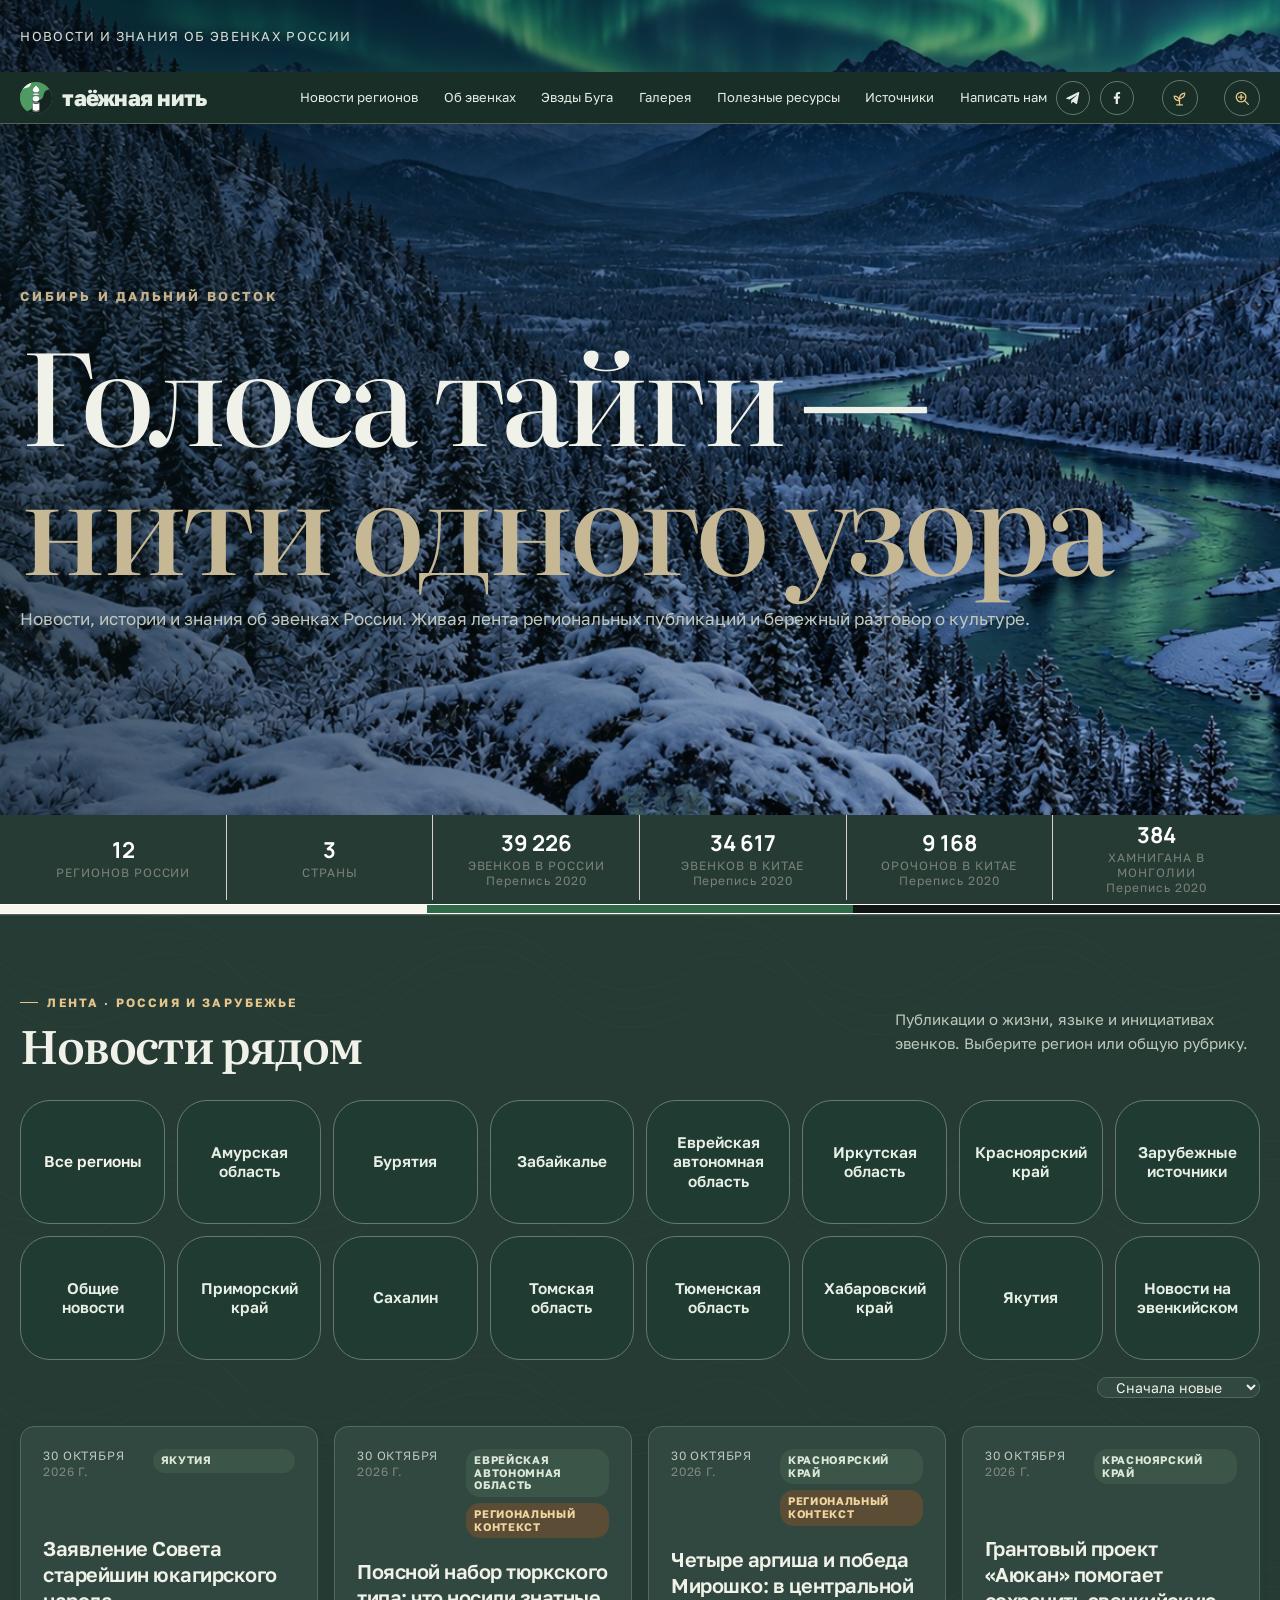
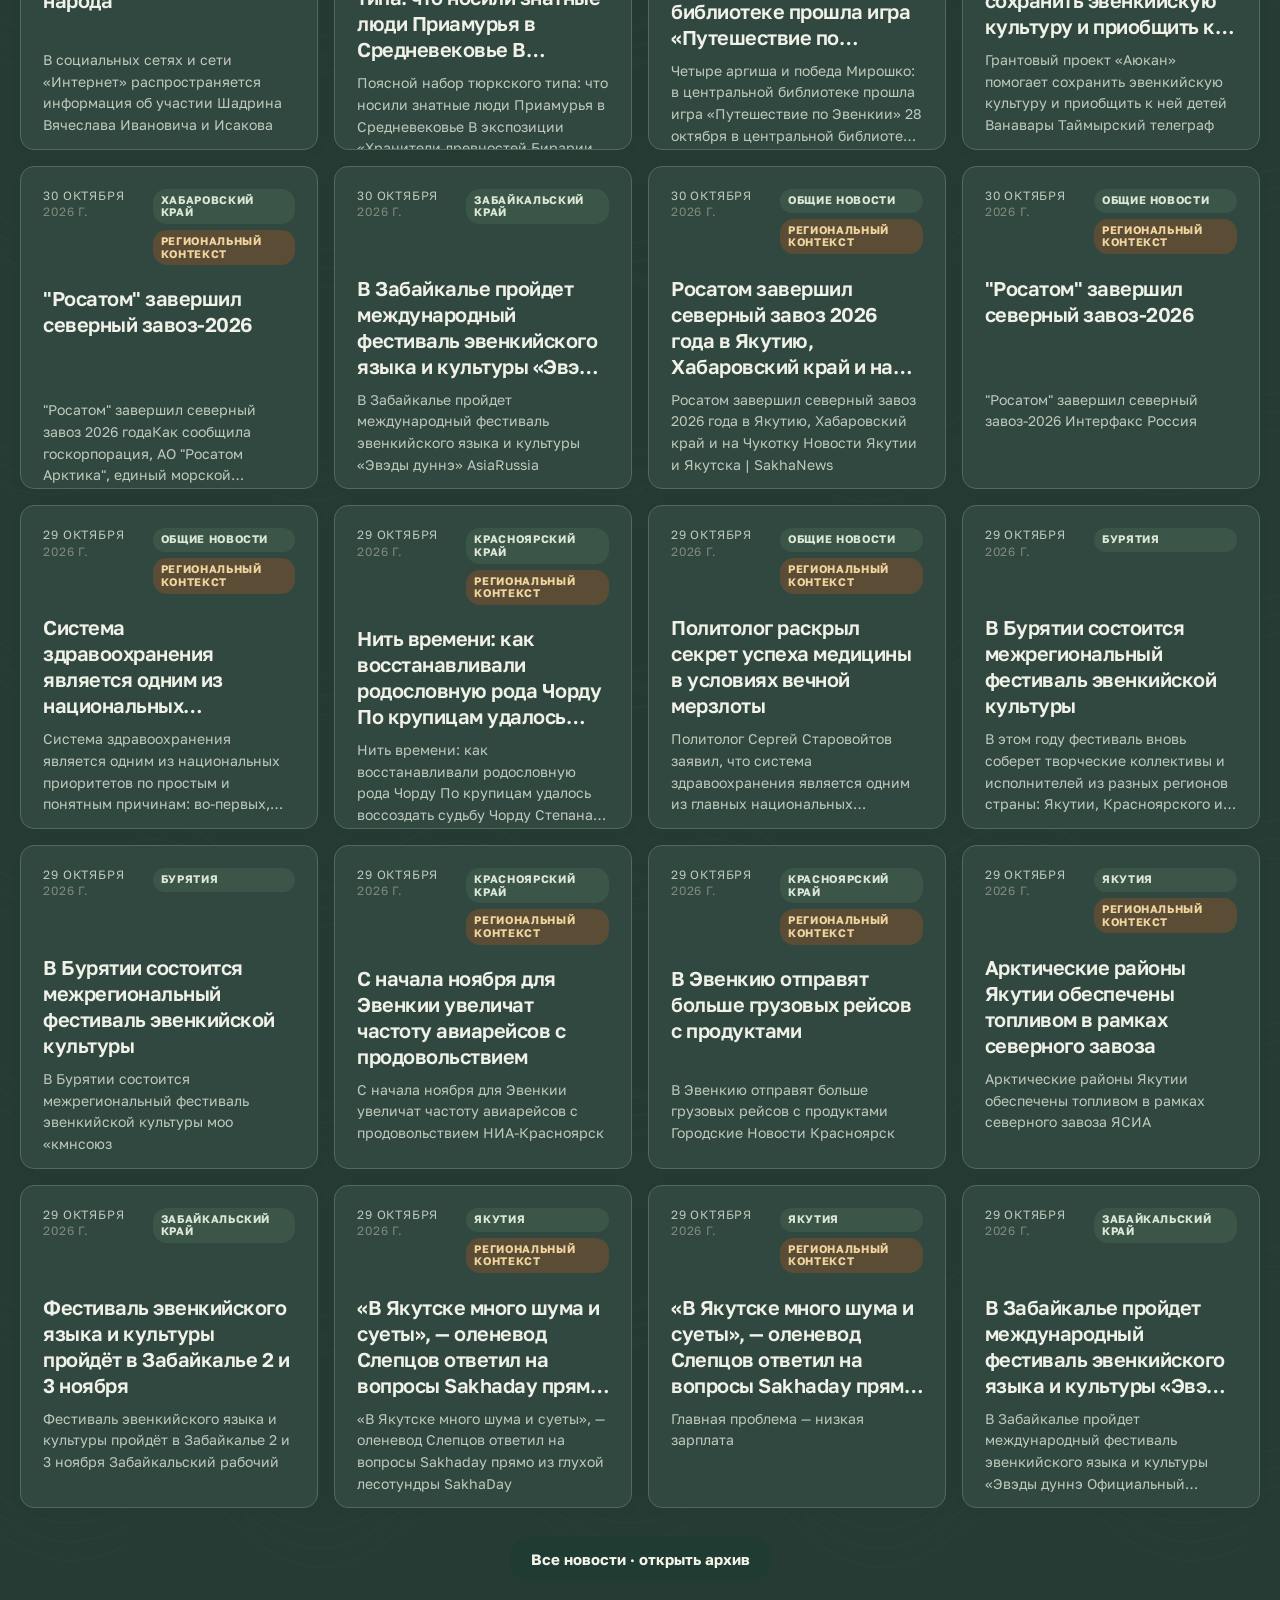
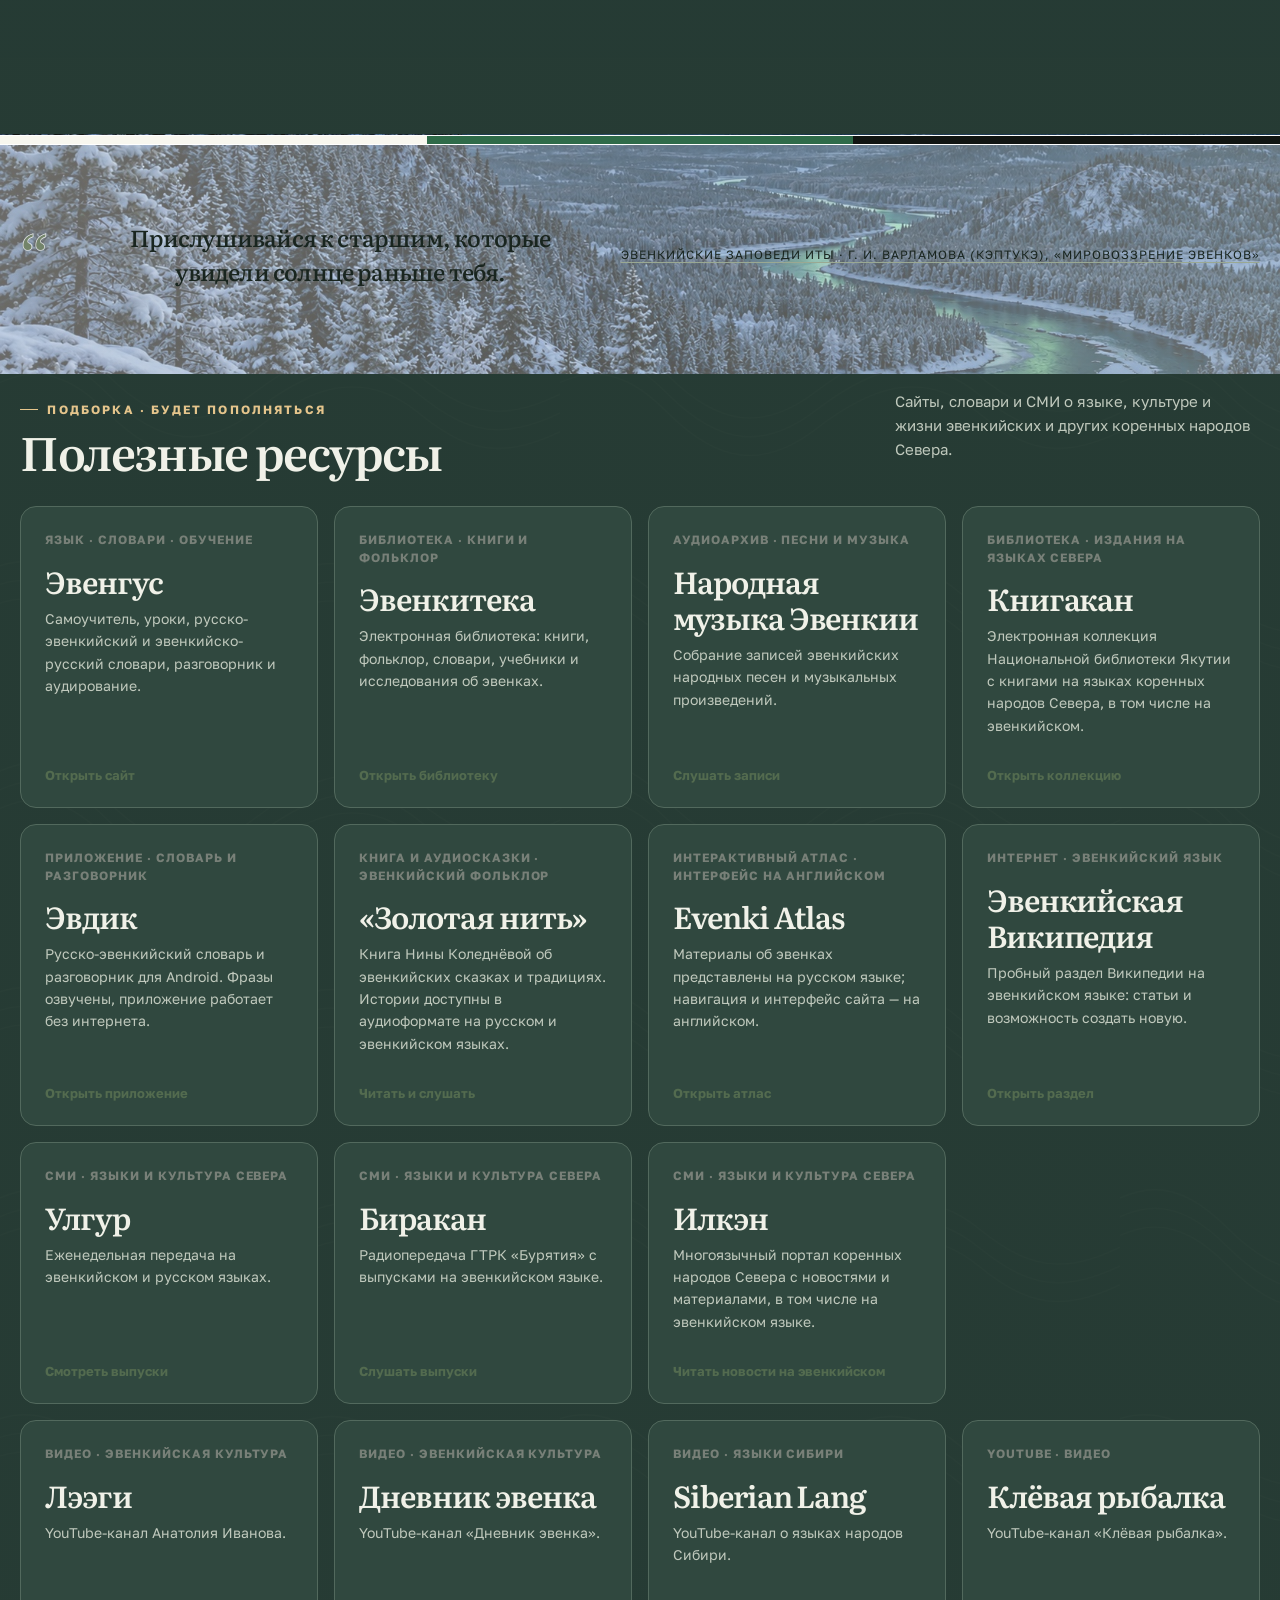
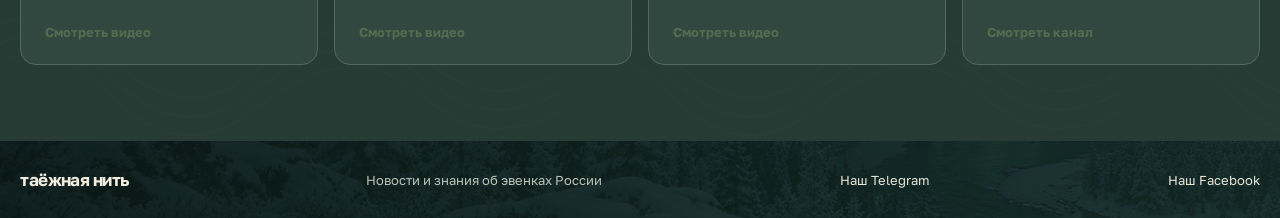
==== index.html @ d01482d5 "Refresh seasonal accessibility assets" ====
<!doctype html>
<html lang="ru">
<head>
<meta charset="utf-8"><meta name="viewport" content="width=device-width,initial-scale=1">
<meta name="theme-color" content="#152b25"><title>Таёжная нить — новости и культура эвенков</title>
<style>
@import url('https://fonts.googleapis.com/css2?family=DM+Sans:wght@400;500;600;700&family=Manrope:wght@400;500;600;700;800&display=swap');
:root{--pine:#152b25;--pine2:#203c32;--moss:#73846a;--cream:#f5f3e9;--paper:#fbfaf5;--ink:#19251f;--muted:#788078;--line:#dedfd5;--clay:#bc7654;--gold:#d8b276}*{box-sizing:border-box}html{scroll-behavior:smooth}body{margin:0;background:var(--cream);color:var(--ink);font-family:'DM Sans',sans-serif}a{color:inherit;text-decoration:none}button,input,select{font:inherit}button{cursor:pointer}.wrap{max-width:1240px;margin:auto;padding:0 32px}.topline{background:var(--pine);color:#d9e0d4;font-size:11px;letter-spacing:.12em;text-transform:uppercase}.topline .wrap{height:36px;display:flex;align-items:center;justify-content:space-between}.status{display:flex;gap:9px;align-items:center}.dot{width:7px;height:7px;background:#b5cb8c;border-radius:50%;box-shadow:0 0 0 4px #b5cb8c24}.nav{height:78px;border-bottom:1px solid var(--line);background:var(--paper)}.nav .wrap{height:100%;display:flex;align-items:center;justify-content:space-between}.brand{display:flex;align-items:center;gap:12px;font-family:Manrope,sans-serif;font-weight:800;letter-spacing:-.04em;font-size:23px}.brand-mark{width:36px;height:36px;border-radius:50%;display:grid;place-items:center;background:var(--pine);color:#e2d9bf}.brand-mark svg{width:22px}.navlinks{display:flex;gap:30px;color:#59645c;font-size:13px}.navlinks a:hover{color:var(--clay)}.nav-cta{border:1px solid #bdc3b6;border-radius:30px;padding:10px 16px;font-size:12px}.hero{background:var(--pine);color:#f4f0df;overflow:hidden;position:relative;min-height:470px}.hero .wrap{display:grid;grid-template-columns:1.15fr .85fr;min-height:470px;align-items:center;position:relative;z-index:1}.eyebrow{color:#c5b28d;font-size:11px;letter-spacing:.2em;text-transform:uppercase;font-weight:700}.hero h1{font:500 clamp(48px,7vw,84px)/.98 Manrope,sans-serif;letter-spacing:-.065em;margin:23px 0 20px;max-width:660px}.hero h1 em{color:#c6b895;font-style:normal}.hero p{color:#c1c9bb;max-width:490px;line-height:1.7;font-size:15px}.hero-actions{display:flex;gap:12px;margin-top:30px}.btn{border:0;border-radius:30px;padding:14px 20px;font-weight:600;font-size:13px;display:inline-flex;align-items:center;gap:10px}.btn-light{background:#e8dfc7;color:var(--pine)}.btn-ghost{border:1px solid #617066;color:#e6ebdf;background:transparent}.hero-art{height:390px;position:relative}.sun{width:170px;height:170px;position:absolute;top:36px;right:88px;background:linear-gradient(145deg,#d9bf86,#927d58);border-radius:50%;opacity:.8}.ridge{position:absolute;bottom:0;left:-40px;width:130%;height:230px;background:#294338;clip-path:polygon(0 66%,13% 34%,28% 60%,47% 15%,62% 54%,78% 20%,100% 62%,100% 100%,0 100%)}.ridge.back{bottom:8px;background:#20382e;clip-path:polygon(0 48%,16% 66%,35% 17%,51% 52%,72% 8%,100% 65%,100% 100%,0 100%);opacity:.75}.forest{position:absolute;bottom:0;right:0;width:115%;height:180px;display:flex;align-items:end;justify-content:space-around;opacity:.9}.tree{width:0;height:0;border-left:17px solid transparent;border-right:17px solid transparent;border-bottom:80px solid #132720;position:relative;margin:0 7px}.tree:before{content:'';position:absolute;left:-13px;top:25px;border-left:13px solid transparent;border-right:13px solid transparent;border-bottom:60px solid #132720}.tree:after{content:'';position:absolute;left:-9px;top:51px;border-left:9px solid transparent;border-right:9px solid transparent;border-bottom:44px solid #132720}.tree:nth-child(2n){transform:scale(1.25);border-bottom-color:#182d25}.tree:nth-child(2n):before,.tree:nth-child(2n):after{border-bottom-color:#182d25}.hero-caption{position:absolute;bottom:28px;right:5px;color:#a9b4a7;font-size:10px;letter-spacing:.13em;text-transform:uppercase}.stats{background:#e9e7dc;border-bottom:1px solid var(--line)}.stats .wrap{display:flex;align-items:stretch;gap:0;min-height:85px}.stat{padding:0 28px;border-right:1px solid #d3d4c8;display:flex;flex-direction:column;justify-content:center;transition:background-color .2s ease,color .2s ease,border-color .2s ease}.stat:first-child{padding-left:28px}.stat:last-child{border:0}.stat:hover{background:var(--pine);border-color:var(--pine);color:var(--cream)}.stat:hover strong{color:var(--cream)}.stat:hover span{color:#c1c9bb}.stat strong{font:700 20px Manrope,sans-serif;color:var(--pine);display:block}.stat span{font-size:10px;letter-spacing:.08em;text-transform:uppercase;color:#7c8378}.section{padding:76px 0}.section-head{display:flex;justify-content:space-between;align-items:end;margin-bottom:30px}.section-kicker{font-size:10px;letter-spacing:.18em;text-transform:uppercase;color:var(--clay);font-weight:700}.section h2{font:600 clamp(29px,4vw,44px)/1.1 Manrope,sans-serif;letter-spacing:-.05em;margin:9px 0 0}.section-intro{color:var(--muted);font-size:13px;max-width:365px;line-height:1.6}.news-area{background:var(--paper)}.filters{display:flex;gap:8px;flex-wrap:wrap;margin-bottom:17px}.chip{border:1px solid var(--line);background:transparent;border-radius:30px;padding:9px 14px;font-size:11px;color:#626b61}.chip.active,.chip:hover{background:var(--pine);border-color:var(--pine);color:#f5f3e9}.search-row{display:flex;gap:12px;margin-bottom:28px}.searchbox{position:relative;flex:1}.searchbox input{width:100%;border:1px solid var(--line);border-radius:10px;padding:14px 16px 14px 42px;background:#fffefa;outline:none;font-size:13px}.searchbox input:focus{border-color:#829178}.search-icon{position:absolute;left:15px;top:14px;color:#7e897c}.sort{border:1px solid var(--line);border-radius:10px;padding:0 14px;background:#fffefa;color:#5b645c;font-size:12px}.news-grid{display:grid;grid-template-columns:repeat(4,minmax(0,1fr));gap:16px}.news-card{background:#fffefa;border:1px solid #e5e4da;border-radius:14px;padding:22px;min-height:224px;display:flex;flex-direction:column;transition:transform .2s,box-shadow .2s}.news-card:hover{transform:translateY(-3px);box-shadow:0 10px 25px #1833290b}.news-card:focus-visible{outline:3px solid #73846a;outline-offset:3px}.card-meta{display:flex;align-items:center;justify-content:space-between;font-size:10px;color:#8a8e84;text-transform:uppercase;letter-spacing:.08em}.region-tag{color:#63765d;background:#edf0e7;padding:6px 9px;border-radius:20px}.context-tag{color:#7b5a2b;background:#f1e7d4;padding:6px 9px;border-radius:20px;font-weight:700}.news-card h3{font:600 18px/1.3 Manrope,sans-serif;letter-spacing:-.025em;margin:20px 0 10px}.news-card p{font-size:12px;color:#697168;line-height:1.55;margin:0 0 20px}.card-foot{margin-top:auto;display:flex;justify-content:space-between;align-items:center;font-size:11px;color:#858c82}.card-foot a{color:#49654e;font-weight:700}.demo-note{display:inline-flex;gap:8px;align-items:center;color:#7b806f;font-size:11px;margin-top:18px}.demo-note span{width:17px;height:17px;border:1px solid #aaa98e;border-radius:50%;display:grid;place-items:center;font-size:10px}.no-results{grid-column:1/-1;padding:48px 20px;text-align:center;color:#7d857a;border:1px dashed var(--line);border-radius:14px}.regions{padding:76px 0;background:#e9e7dc}.region-layout{display:grid;grid-template-columns:.8fr 1.2fr;gap:50px;align-items:center}.region-map{height:290px;background:#d7d9cc;border-radius:16px;position:relative;overflow:hidden;display:grid;place-items:center}.map-lines{position:absolute;inset:0;opacity:.5;background:linear-gradient(30deg,transparent 48%,#b4b9a8 49%,transparent 50%),linear-gradient(150deg,transparent 48%,#b4b9a8 49%,transparent 50%);background-size:75px 75px}.map-shape{width:75%;height:65%;background:#65795e;clip-path:polygon(7% 23%,24% 14%,32% 23%,43% 6%,55% 18%,69% 11%,78% 24%,96% 31%,82% 43%,88% 56%,72% 59%,67% 77%,55% 72%,47% 91%,35% 79%,21% 83%,19% 67%,7% 60%,14% 43%,2% 37%);position:relative;filter:drop-shadow(0 7px 8px #152b2522)}.pin{position:absolute;width:9px;height:9px;background:#e6c785;border:2px solid var(--pine);border-radius:50%;box-shadow:0 0 0 5px #e6c78533}.pin:nth-child(1){top:32%;left:29%}.pin:nth-child(2){top:46%;left:43%}.pin:nth-child(3){top:36%;left:57%}.pin:nth-child(4){top:55%;left:67%}.pin:nth-child(5){top:63%;left:53%}.map-label{position:absolute;bottom:16px;left:18px;font-size:9px;letter-spacing:.14em;color:#778070;text-transform:uppercase}.region-list{display:grid;grid-template-columns:1fr 1fr;gap:9px}.region-item{padding:13px 14px;border:1px solid #d6d7cb;border-radius:9px;font-size:12px;color:#425044;display:flex;align-items:center;gap:10px;background:#efeee6}.region-item b{font-size:9px;color:#9a7658;letter-spacing:.08em}.region-note{font-size:11px;line-height:1.6;color:#7d8379;margin-top:16px}.about{background:var(--paper)}.about-grid{display:grid;grid-template-columns:repeat(4,minmax(0,1fr));gap:16px}.about-card{padding:25px;background:#f3f2e9;border-radius:14px;min-height:245px}.about-icon{width:38px;height:38px;background:#e4e5d7;border-radius:50%;display:grid;place-items:center;font-size:17px}.about-card h3{font:600 19px Manrope,sans-serif;letter-spacing:-.03em;margin:19px 0 10px}.about-card p{font-size:12px;line-height:1.7;color:#70786e;margin:0}.about-card a{display:inline-block;margin-top:18px;color:#536b4f;font-size:11px;font-weight:700}.quote-band{background:#d9dfd1;padding:50px 0}.quote-band .wrap{display:grid;grid-template-columns:40px 1fr auto;gap:22px;align-items:center}.quote-mark{font:60px Georgia;color:#839176;line-height:.8}.quote-band blockquote{margin:0;font:500 21px/1.45 Manrope,sans-serif;letter-spacing:-.025em;max-width:760px}.quote-band cite{font-style:normal;font-size:10px;color:#707a6d;letter-spacing:.1em;text-transform:uppercase}.sources{padding:52px 0}.sources h2{font:600 20px Manrope}.source-links{display:flex;gap:10px;flex-wrap:wrap;margin-top:18px}.source-links a{font-size:11px;color:#586951;border-bottom:1px solid #aeb7a5;padding-bottom:3px}.footer{background:var(--pine);color:#e8e6d8;padding:28px 0}.footer .wrap{display:flex;justify-content:space-between;align-items:center;font-size:11px;color:#bac4b7}.footer strong{font:700 15px Manrope;color:#f2eedf}.menu{display:none}
@media(max-width:800px){.about-grid{grid-template-columns:repeat(2,minmax(0,1fr))}.wrap{padding:0 20px}.navlinks{display:none}.nav-cta{display:none}.menu{display:block;border:0;background:none;font-size:22px;color:var(--pine)}.hero .wrap{grid-template-columns:1fr;min-height:570px;align-items:start;padding-top:64px}.hero-art{position:absolute;right:-70px;bottom:0;width:64%;height:280px;opacity:.8}.hero h1{font-size:61px}.hero p{max-width:420px}.hero-caption{display:none}.stats .wrap{overflow:auto}.stat{min-width:max-content;padding:0 18px}.section{padding:58px 0}.news-grid{grid-template-columns:repeat(2,1fr)}.region-layout{grid-template-columns:1fr;gap:26px}.region-map{height:230px}.quote-band .wrap{grid-template-columns:25px 1fr}.quote-band cite{grid-column:2}.about-grid{grid-template-columns:1fr 1fr}}
@media(max-width:520px){.topline .wrap{font-size:9px}.topline .wrap span:last-child{display:none}.hero .wrap{min-height:560px;padding-top:52px}.hero h1{font-size:54px}.hero p{font-size:13px;max-width:320px}.hero-art{width:90%;right:-95px;height:235px}.btn{padding:12px 15px;font-size:11px}.stats .wrap{min-height:75px}.stat strong{font-size:17px}.stat span{font-size:8px}.section-head{display:block}.section-intro{margin-top:12px}.search-row{flex-direction:column}.sort{height:42px}.news-grid{grid-template-columns:1fr}.news-card{min-height:195px}.region-list{grid-template-columns:1fr}.region-map{height:200px}.about-grid{grid-template-columns:repeat(2,minmax(0,1fr))}.about-card{min-height:unset}.quote-band blockquote{font-size:17px}.footer .wrap{align-items:flex-start;gap:12px;flex-direction:column}}
.search-row{justify-content:flex-end}</style><style>.nav{position:sticky;top:0;z-index:20;box-shadow:0 4px 18px #152b2508}.hero:before{content:"";position:absolute;inset:0;background:linear-gradient(90deg,rgba(8,25,19,.72),rgba(13,35,27,.46) 52%,rgba(15,39,30,.22)),url("media/taiga-mountain-hero.jpg?v=20261001-1") center 46%/cover no-repeat;opacity:.96;z-index:0}.source-form{display:grid;grid-template-columns:1fr 1.5fr auto;gap:10px;margin:20px 0 14px}.source-form input{border:1px solid var(--line);border-radius:9px;padding:13px 14px;background:#fffefa;font-size:12px;min-width:0}.source-list{display:grid;gap:8px}.source-row{display:flex;align-items:center;justify-content:space-between;padding:12px 14px;border:1px solid var(--line);border-radius:9px;background:#fffefa;font-size:12px}.source-row small{display:block;color:#8a9187;margin-top:4px}.remove-source{border:1px solid #dfcfc3;color:#98674c;background:transparent;border-radius:20px;padding:7px 10px;font-size:11px}@media(max-width:800px){.source-form{grid-template-columns:1fr 1fr}.source-form button{grid-column:1/-1;justify-content:center}}</style><style>@media(max-width:800px){.nav .wrap{gap:8px}.navlinks{display:flex;gap:10px;font-size:10px;white-space:nowrap}.nav-cta{display:inline-block;padding:8px;font-size:10px;white-space:nowrap}.menu{display:none}}@media(max-width:520px){.brand{font-size:15px;gap:7px}.brand-mark{width:30px;height:30px}.navlinks{font-size:9px;gap:6px}.nav-cta{font-size:9px;padding:7px}}.regions[id="regions"],.gallery[id="gallery"]{scroll-margin-top:125px}.auth-overlay{position:fixed;inset:0;z-index:60;background:#101b17b8;display:grid;place-items:center;padding:20px}.auth-overlay[hidden]{display:none}.auth-box{position:relative;background:#fbfaf5;border-radius:16px;padding:30px;max-width:400px;width:100%;display:grid;gap:14px}.auth-box h2{margin:0;font:600 28px Manrope,sans-serif}.auth-box p{font-size:13px;color:#697168}.auth-box input{padding:13px;border:1px solid var(--line);border-radius:8px}.auth-close{position:absolute;right:14px;top:10px;border:0;background:none;font-size:25px;color:#697168}#authError{font-size:12px;color:#9a543d}.quote-edit{display:grid;gap:8px;border:1px solid var(--line);padding:13px;border-radius:10px;background:#fffefa;margin-top:9px}.quote-edit textarea,.quote-edit input{padding:10px;border:1px solid var(--line);border-radius:7px;font:inherit;font-size:12px}.regions[id="regions"]{scroll-margin-top:90px}</style><style>.wrap{width:100%;max-width:none;padding-left:clamp(14px,1.6vw,28px);padding-right:clamp(14px,1.6vw,28px)}.filters{display:grid;grid-template-columns:repeat(6,minmax(0,1fr));gap:10px}.filters .chip{min-width:0;min-height:52px;border-radius:12px;padding:9px 12px;text-align:center;line-height:1.25;white-space:normal;overflow-wrap:anywhere;display:flex;justify-content:center;align-items:center;transition:background .18s,color .18s,border-color .18s}.filters .chip:hover,.filters .chip:focus-visible{background:#203c32;border-color:#203c32;color:#f5f3e9}.filters .chip.active{background:#152b25;border-color:#152b25;color:#f5f3e9}.filters .chip.active:hover{background:#203c32;border-color:#203c32}@media(max-width:1000px){.filters{grid-template-columns:repeat(3,minmax(0,1fr))}}@media(max-width:600px){.wrap{padding-left:14px;padding-right:14px}.filters{grid-template-columns:repeat(2,minmax(0,1fr));gap:8px}.filters .chip{min-height:48px;padding:8px 9px;font-size:11px}.navlinks{gap:5px}.navlinks a{font-size:9px}.navlinks a:first-child{font-size:0}.navlinks a:first-child:after{content:"Новости";font-size:9px}}@media(max-width:360px){.brand{font-size:13px}.brand-mark{width:27px;height:27px}.navlinks{gap:4px}}.topline{position:sticky;top:0;z-index:22}.nav{position:sticky;top:36px;z-index:21}.brand{font-size:23px}.gallery{background:#e9e7dc}.gallery-empty{margin-top:26px;min-height:190px;padding:30px;border-radius:14px;border:1px dashed #bfc5b8;background:#f3f2e9;display:flex;flex-direction:column;align-items:center;justify-content:center;text-align:center;color:#687365}.gallery-symbol{font-size:26px;color:#829177}.gallery-empty p{max-width:540px;line-height:1.65}.gallery-empty small{font-size:11px;color:#8a9086}</style><style>(max-width:600px){.brand{font-size:15px}.brand-mark{width:30px;height:30px}}@media(max-width:360px){.brand{font-size:13px}.brand-mark{width:27px;height:27px}}</style><style>.hero .wrap{grid-template-columns:minmax(0,1fr)}.hero h1{max-width:none;width:100%;font-size:min(clamp(72px,10.5vw,126px),calc((100vw - 32px)/10));letter-spacing:-.065em}.hero p{max-width:none;width:100%;white-space:nowrap}.filters .chip:hover,.filters .chip:focus-visible,.filters .chip.active:hover{color:#e1c98e}@media(max-width:800px){.hero h1{font-size:clamp(44px,8vw,64px)}.hero p{white-space:normal}}@media(max-width:600px){.hero h1{font-size:clamp(29px,8vw,42px);letter-spacing:-.055em}.hero p{font-size:13px;max-width:100%}}</style><style>button,.btn,.chip,.nav-cta,.region-item,.remove-source{transition:background-color .18s ease,color .18s ease,border-color .18s ease,transform .18s ease}button:hover,.btn:hover,.chip:hover,.nav-cta:hover,.region-item:hover,.remove-source:hover{background-color:#203c32;border-color:#203c32;color:#f5f3e9}button:focus-visible,.btn:focus-visible,.chip:focus-visible,.nav-cta:focus-visible,.region-item:focus-visible,.remove-source:focus-visible{outline:2px solid #d8b276;outline-offset:3px}.btn-light:hover{background-color:#c5d0b2;color:#152b25}.btn-ghost:hover{background-color:#29483b;border-color:#a1b29d;color:#fff}.chip.active:hover{background-color:#203c32;color:#e1c98e}.news-card .card-foot a,.about-card a,.source-links a{transition:color .18s ease}.news-card .card-foot a:hover,.about-card a:hover,.source-links a:hover{color:#bc7654}</style><style>.stats .wrap{display:grid;grid-template-columns:repeat(6,minmax(0,1fr));align-items:stretch;gap:0}.stats .stat{min-width:0}.stats .stat:nth-child(5){border-right:1px solid #d3d4c8}.stat-context{grid-column:1/-1;margin:12px 0 0;color:#788078;font-size:10px;line-height:1.5}.region-list{grid-template-columns:repeat(3,minmax(0,1fr))}@media(max-width:900px){.stats .wrap{grid-template-columns:repeat(2,minmax(0,1fr))}.stats .stat{padding:12px 14px;border-bottom:1px solid #d3d4c8}.stats .stat:last-of-type{border-right:0}.region-list{grid-template-columns:repeat(2,minmax(0,1fr))}}@media(max-width:520px){.stats .wrap{grid-template-columns:repeat(2,minmax(0,1fr));overflow:visible}.stat strong{font-size:15px}.stat span{font-size:8px}}</style><style>.stats .stat:nth-child(5){border-right:1px solid #d3d4c8}.stat-context a{color:#536b4f;text-decoration:underline;text-underline-offset:2px}</style><style>.stats .stat{display:flex;flex-direction:column;justify-content:center;min-height:85px}</style><style>.source-form{grid-template-columns:1fr 1.4fr 1.8fr auto}</style><style>.filters .chip{aspect-ratio:1/1;min-height:0;position:relative;isolation:isolate;overflow:hidden;display:flex;align-items:flex-end;justify-content:flex-start;padding:clamp(12px,1.2vw,20px);border-radius:16px;font-size:clamp(12px,1.05vw,17px);font-weight:600;text-align:left}.filters .chip::before{content:attr(data-symbol);position:absolute;z-index:-1;right:.02em;bottom:-.19em;font:400 clamp(78px,8vw,150px)/1 Georgia,serif;color:#73846a;opacity:.18;pointer-events:none;filter:grayscale(1);transition:opacity .2s,color .2s}.filters .chip>span{position:relative;z-index:1;max-width:100%;line-height:1.3}.filters .chip:hover::before,.filters .chip:focus-visible::before{opacity:.32;color:#d8b276}.filters .chip.active::before{color:#e8eddf;opacity:.2}.filters .chip.active:hover::before{opacity:.3}(max-width:1000px){.filters .chip{aspect-ratio:1/1}}(max-width:600px){.filters .chip{padding:11px;border-radius:13px;font-size:12px}}(max-width:360px){.filters .chip{padding:9px;font-size:10px}}</style><style>.news-area{background:#e8e9df}.news-card{background:#fbfaf5;border-color:#d4d9cb;box-shadow:0 5px 18px #152b250a}.news-card:hover{background:#f1f3e9;border-color:#b9c5af}.archive-link-row{display:flex;justify-content:center;margin-top:28px}.archive-link{display:inline-flex;align-items:center;gap:12px;padding:14px 22px;border-radius:30px;background:#152b25;color:#f5f3e9;font-weight:700;font-size:13px;transition:background .2s,color .2s}.archive-link:hover{background:#345543;color:#e8d8a8}(max-width:520px){.archive-link-row{margin-top:22px}}</style><style>.topline{background-color:#0b211b;background-image:linear-gradient(110deg,rgba(5,22,17,.97) 0%,rgba(8,27,21,.91) 38%,rgba(13,34,27,.78) 72%,rgba(15,38,30,.72) 100%),url("https://images.unsplash.com/photo-1705574429259-dc47c7504314?auto=format&fit=crop&w=2200&q=85");background-position:center 36%;background-size:cover}</style><style>.topline{position:sticky;top:0;z-index:40}.nav{position:sticky;top:36px;z-index:39}</style><style>.filters .chip{aspect-ratio:3/1;min-height:0;padding:clamp(9px,.9vw,15px)}.filters .chip::before{font-size:clamp(36px,5vw,92px)}</style><style>.quote-band{background-color:#e8e9df;background-image:linear-gradient(105deg,rgba(245,243,233,.9),rgba(238,241,230,.82) 52%,rgba(232,237,224,.88)),url("https://images.unsplash.com/photo-1705574429259-dc47c7504314?auto=format&fit=crop&w=2200&q=85");background-position:center 52%;background-size:cover;color:#203c32}.quote-band cite{color:#596b59}.quote-band .quote-mark{color:#73846a}</style><style>.footer{background-color:#0b211b;background-image:linear-gradient(110deg,rgba(5,22,17,.89),rgba(8,27,21,.76) 48%,rgba(15,38,30,.61)),url("https://images.unsplash.com/photo-1705574429259-dc47c7504314?auto=format&fit=crop&w=2200&q=85");background-position:center 46%;background-size:cover;color:#e8e6d8}.footer a{color:#e8e6d8}.footer a:hover{color:#d8c28e}</style><style>.about-card{position:relative}.about-card .card-more{display:inline-block;margin-top:14px;color:#49654e;font-size:12px;font-weight:700}.about-card:hover .card-more{color:#203c32}</style><style>.about-card{border:1px solid transparent;transition:background-color .18s ease,color .18s ease,border-color .18s ease,transform .18s ease,box-shadow .18s ease}.about-card:hover,.about-card:focus-visible{background:#203c32;border-color:#203c32;color:#f5f3e9;box-shadow:0 10px 25px #152b2518}.about-card:hover h3,.about-card:hover p,.about-card:focus-visible h3,.about-card:focus-visible p{color:#edf0e6}.about-card:hover .about-icon,.about-card:focus-visible .about-icon{color:#d8c28e}.about-card:hover .card-more,.about-card:focus-visible .card-more{color:#e1c98e}.about-card:focus-visible{outline:2px solid #d8b276;outline-offset:3px}</style><style>.brand-mark{overflow:hidden}.brand-mark img{display:block;width:100%;height:100%;object-fit:cover}</style><style>.about-icon svg{width:31px;height:31px;display:block}.about-icon-history{position:relative;overflow:visible;background:transparent}.about-icon-history svg{position:absolute;inset:4px 1px auto;width:36px;height:30px;filter:drop-shadow(0 1px 1px #fff8)}.about-icon-culture{background:#f5f3e9}.about-icon-language{background:#ece3cb}.about-card:hover .about-icon-history,.about-card:focus-visible .about-icon-history,.about-card:hover .about-icon-language,.about-card:focus-visible .about-icon-language{box-shadow:inset 0 0 0 1.5px #fffdf4}.about-card:hover .about-icon-history svg,.about-card:focus-visible .about-icon-history svg{filter:drop-shadow(0 0 1px #fffdf4)}</style><style>.about-icon-gallery{overflow:hidden;background:transparent}.about-icon-gallery img{display:block;width:38px;height:38px;object-fit:contain}</style><style>.about-icon-language{overflow:hidden}.about-icon-language img{display:block;width:38px;height:38px;object-fit:contain}</style><style>.about-icon-history,.about-card:hover .about-icon-history,.about-card:focus-visible .about-icon-history{background:#f3f2e9}</style><style>@media(max-width:520px){
.topline .wrap{font-size:11px}
.nav{height:auto;min-height:0}
.nav .wrap{height:auto;min-height:0;display:grid;grid-template-columns:1fr;justify-items:start;gap:10px;padding-top:12px;padding-bottom:12px}
.brand{font-size:17px;white-space:nowrap}
.brand-mark{width:32px;height:32px;flex:0 0 32px}
.navlinks{display:flex;flex-wrap:wrap;gap:8px 10px;font-size:11px;white-space:normal}
.navlinks a:first-child{font-size:0}
.navlinks a:first-child:after{font-size:11px}
.hero .wrap{min-height:560px;padding-top:150px;padding-bottom:36px}
.hero h1{font-size:clamp(31px,calc(8vw + 2px),44px)}
.hero p{font-size:15px;max-width:100%}
.eyebrow{font-size:13px}
.btn{font-size:13px}
.stat strong{font-size:19px}
.stat span{font-size:10px}
.section-kicker{font-size:12px}
.section h2{font-size:clamp(31px,calc(4vw + 2px),46px)}
.section-intro{font-size:15px}
.filters .chip{font-size:14px}
.sort{font-size:14px}
.news-card h3{font-size:20px}
.news-card p{font-size:14px}
.card-meta{font-size:12px}
.card-foot{font-size:13px}
.archive-link{font-size:15px}
.about-card h3{font-size:21px}
.about-card p{font-size:14px}
.about-card .card-more{font-size:14px}
.quote-band blockquote{font-size:19px}
.quote-band cite{font-size:12px}
.footer .wrap{font-size:13px}
.footer strong{font-size:17px}
}</style><link rel="stylesheet" href="visual-system.css?v=20261023-flag-divider-2x"><style>.filters{grid-template-columns:repeat(7,minmax(0,1fr))}.filters .chip{min-height:60px;white-space:normal}.filters .chip>span{max-width:14ch;text-wrap:balance;white-space:normal;overflow-wrap:anywhere}@media(max-width:1000px){.filters{grid-template-columns:repeat(3,minmax(0,1fr))}}@media(max-width:600px){.filters{grid-template-columns:repeat(2,minmax(0,1fr))}}</style><style id="river-hero-background">.hero:before{background-image:linear-gradient(90deg,rgba(3,18,13,.88) 0%,rgba(5,22,16,.76) 32%,rgba(8,25,20,.35) 60%,rgba(8,25,20,.08) 100%),url("media/taiga-river-hero-v1.png");background-position:center 48%;background-size:cover;filter:none;transform:none;opacity:1}@media(max-width:1400px){.hero:before{background-position:25% center;background-image:linear-gradient(90deg,rgba(3,18,13,.82),rgba(5,22,16,.55)),url("media/taiga-mountain-hero.jpg?v=20261001-1")}}</style><style id="region-filter-layout-v4">
.filters#filters{display:grid;grid-template-columns:repeat(8,minmax(0,1fr));gap:12px;width:100%;}
.filters#filters .chip{box-sizing:border-box;display:flex;width:100%;min-width:0;height:auto;min-height:112px;aspect-ratio:auto;overflow:visible;margin:0;padding:12px clamp(12px,1.1vw,22px);align-items:center;justify-content:center;text-align:center;white-space:normal;}
.filters#filters .chip>span{display:block;width:100%;max-width:15ch;margin:auto;text-wrap:balance;white-space:normal;overflow-wrap:break-word;hyphens:none;line-height:1.25;}
@media(max-width:1200px){.filters#filters{grid-template-columns:repeat(4,minmax(0,1fr));gap:10px}.filters#filters .chip{min-height:100px}}
@media(max-width:760px){.filters#filters{grid-template-columns:repeat(3,minmax(0,1fr));gap:9px}}
@media(max-width:520px){.filters#filters{grid-template-columns:repeat(2,minmax(0,1fr));gap:8px}.filters#filters .chip{min-height:88px;padding:9px 12px;font-size:11px}}
</style><style id="evenki-filter-positioning">
.filters#filters .chip[data-region="Зарубежные источники"]{grid-column:8;grid-row:1}
.filters#filters .chip[data-region="Общие новости"]{grid-column:1;grid-row:2}
.filters#filters .chip[data-region="Новости на эвенкийском"]{grid-column:8;grid-row:2;background:#152b25;border-color:#152b25;color:#f5f3e9}
.filters#filters .chip[data-region="Новости на эвенкийском"]>span{color:inherit}
.filters#filters .chip[data-region="Новости на эвенкийском"]:hover>span,.filters#filters .chip[data-region="Новости на эвенкийском"]:focus-visible>span{color:#e5c58c}
@media(max-width:1200px){.filters#filters .chip[data-region="Зарубежные источники"]{grid-column:4;grid-row:1}.filters#filters .chip[data-region="Общие новости"]{grid-column:1;grid-row:2}.filters#filters .chip[data-region="Новости на эвенкийском"]{grid-column:4;grid-row:4}}
@media(max-width:760px){.filters#filters .chip[data-region="Зарубежные источники"]{grid-column:3;grid-row:1}.filters#filters .chip[data-region="Общие новости"]{grid-column:1;grid-row:2}.filters#filters .chip[data-region="Новости на эвенкийском"]{grid-column:3;grid-row:6}}
@media(max-width:520px){.filters#filters .chip[data-region="Зарубежные источники"]{grid-column:2;grid-row:1}.filters#filters .chip[data-region="Общие новости"]{grid-column:1;grid-row:2}.filters#filters .chip[data-region="Новости на эвенкийском"]{grid-column:2;grid-row:8}}
</style><link rel="stylesheet" href="site-header.css?v=20261020-static"><style>.news-card-image{display:block;width:calc(100% + 44px);height:190px;max-width:none;margin:-22px -22px 18px;object-fit:cover;object-position:center;border-radius:15px 15px 0 0}@media(max-width:520px){.news-card-image{height:170px}}</style><style id="news-card-equal-height">
.news-grid{grid-auto-rows:auto;align-items:start}
.news-card{height:auto;min-height:0;aspect-ratio:.92/1;min-width:0;overflow:hidden}.news-card .card-meta{display:grid!important;grid-template-columns:minmax(0,.82fr) minmax(0,1.18fr)!important;grid-template-areas:"date region" "date context"!important;align-items:start!important;justify-items:stretch!important;column-gap:10px!important;row-gap:6px!important;width:100%!important;height:auto;min-height:0;flex:0 0 auto;overflow:visible}.news-card .story-date{grid-area:date!important;min-width:0}.news-card .region-tag{grid-area:region!important}.news-card .context-tag{grid-area:context!important}.news-card .story-date{grid-area:date}.news-card .region-tag{grid-area:region}.news-card .context-tag{grid-area:context}.news-card .region-tag,.news-card .context-tag{display:block;width:100%;max-width:100%;min-width:0;min-height:24px;padding:5px 8px;border:0;border-radius:14px;background:#edf0e7;color:#63765d;font-size:9px;font-weight:700;line-height:1.15;letter-spacing:.06em;text-transform:uppercase;white-space:normal;overflow-wrap:anywhere;overflow:hidden}.news-card .context-tag{background:#f1e7d4;color:#7b5a2b}.news-card .region-tag{display:-webkit-box;-webkit-box-orient:vertical;-webkit-line-clamp:3}
.news-card h2,.news-card h3{height:5.2em;min-height:5.2em;max-height:5.2em;display:-webkit-box;-webkit-box-orient:vertical;-webkit-line-clamp:4;overflow:hidden}
.news-card p{height:6.2em;min-height:6.2em;max-height:6.2em;display:-webkit-box;-webkit-box-orient:vertical;-webkit-line-clamp:4;overflow:hidden}
.news-card .card-foot{height:36px;min-height:36px;flex:0 0 36px;overflow:hidden}
.news-card .card-foot>*{min-width:0;white-space:nowrap;overflow:hidden;text-overflow:ellipsis}
</style><style id="news-meta-stacked-tags">
.news-card .card-meta{display:grid;grid-template-columns:minmax(0,1fr) minmax(108px,48%);grid-auto-rows:min-content;align-items:start;gap:6px 8px;height:auto;min-height:66px;flex:0 0 auto;overflow:visible}
.news-card .card-meta .story-date{grid-column:1;grid-row:1;align-self:start}
.news-card .region-tag{grid-column:2;grid-row:1;width:100%;max-width:100%;justify-self:stretch;display:-webkit-box;-webkit-box-orient:vertical;-webkit-line-clamp:3;overflow:hidden;white-space:normal;line-height:1.15}
.news-card .context-tag{grid-column:2;width:100%;max-width:100%;justify-self:stretch;display:-webkit-box;-webkit-box-orient:vertical;-webkit-line-clamp:2;overflow:hidden;white-space:normal;line-height:1.15}
@media(max-width:520px){.news-card .card-meta{grid-template-columns:minmax(0,1fr) minmax(96px,48%);min-height:62px}}
</style>
<style id="stats-responsive-spacing">
@media(max-width:1000px){.stats .wrap{display:grid;grid-template-columns:repeat(3,minmax(0,1fr));min-height:0}.stats .stat{min-width:0;min-height:128px;padding:18px 22px;border-bottom:1px solid #d3d4c8}.stats .stat:nth-child(3n){border-right:0}.stats .stat:nth-last-child(-n+3){border-bottom:0}.stats .stat span{line-height:1.45}}
@media(max-width:600px){.stats .wrap{grid-template-columns:repeat(2,minmax(0,1fr))}.stats .stat{min-height:132px;padding:18px 16px}.stats .stat:nth-child(3n){border-right:1px solid #d3d4c8}.stats .stat:nth-child(2n){border-right:0}.stats .stat:nth-last-child(-n+3){border-bottom:1px solid #d3d4c8}.stats .stat:nth-last-child(-n+2){border-bottom:0}.stats .stat strong{font-size:18px}.stats .stat span{font-size:10px;letter-spacing:.07em;line-height:1.5}}
</style>
<style>.nav-social{display:inline-flex;align-items:center;gap:10px;margin-left:-16px}.nav-social a{box-sizing:border-box;width:34px;height:34px;flex:0 0 34px;display:inline-flex;align-items:center;justify-content:center;border:1px solid #c9cec2;border-radius:50%;color:#59645c;transition:color .18s ease,border-color .18s ease,transform .18s ease}.nav-social a:hover{color:#bc7654;border-color:#bc7654;transform:translateY(-1px)}.nav-social svg{width:16px;height:16px;fill:currentColor}.navlinks{align-items:center}@media(max-width:800px){.nav-social{margin-left:-5px;gap:6px}.nav-social a{width:32px;height:32px;flex-basis:32px}.nav-social svg{width:15px;height:15px}}</style><style id="fullscreen-hero-with-stats">
/* Match the full first screen to the real 72px masthead, 52px nav and statistics row. */
.topline{background-color:#0b211b!important;background-image:linear-gradient(90deg,#071711,#152b25)!important}
@media (min-width:901px){
  .hero{min-height:calc(100svh - 209px)}
  .hero .wrap{min-height:inherit}
}
@media (max-width:900px){
  .hero{min-height:max(420px,calc(100svh - 324px))}
  .hero .wrap{min-height:inherit;padding-top:clamp(36px,6svh,64px);padding-bottom:26px}
  .stats .wrap{grid-template-columns:repeat(3,minmax(0,1fr))}
  .stats .stat{min-height:100px;padding:12px 16px}
}
@media (max-width:600px){
  .hero{min-height:max(360px,calc(100svh - 424px))}
  .hero .wrap{min-height:inherit;padding-top:clamp(24px,5svh,48px);padding-bottom:24px}
  .stats .wrap{grid-template-columns:repeat(2,minmax(0,1fr))}
  .stats .stat{min-height:100px;padding:10px 12px}
  .hero-actions{margin-top:22px}
}
@media (prefers-reduced-motion:reduce){html{scroll-behavior:auto}}
</style>

<style id="sunrise-continuation-v1">
/* Одна сцена: верхняя полоса показывает солнце, главный экран — продолжение ниже горизонта. */
.topline{
  background-color:#0b211b!important;
  background-image:linear-gradient(90deg,rgba(5,22,17,.78),rgba(8,27,21,.42) 52%,rgba(13,34,27,.2)),url("media/taiga-river-hero-v1.png?v=20261016-sunrise-continuation-v1")!important;
  background-size:115% auto!important;
  background-position:56% 15%!important;
  background-repeat:no-repeat!important
}
.hero:before{
  background-image:linear-gradient(90deg,rgba(3,18,13,.78) 0%,rgba(5,22,16,.52) 42%,rgba(8,25,20,.18) 100%),url("media/taiga-river-hero-v1.png?v=20261016-sunrise-continuation-v1");
  background-size:115% auto;
  background-position:56% calc(-113px - 9.7vw);
  background-repeat:no-repeat
}
@media(max-width:700px){
  .topline{background-size:auto 100vh!important;background-position:91% 15%!important}
  .hero:before{background-size:auto 100vh;background-position:91% calc(-179px - 15vh)}
}
</style><style>
#resources .resources-grid{display:grid;grid-template-columns:1fr;gap:16px}
#resources .resource-row{display:grid;grid-template-columns:repeat(4,minmax(0,1fr));grid-auto-rows:1fr;align-items:stretch;gap:16px}
#resources .resource-row-main>.resource-card:first-child{grid-column:1;grid-row:1}
#resources .resource-row-main>.resource-card:nth-child(2){grid-column:1;grid-row:2}
#resources .resource-card{min-width:0;min-height:245px;height:100%;padding:24px;display:flex;flex-direction:column;border:1px solid #dedfd5;border-radius:16px;background:#f3f2e9;color:#19251f;transition:transform .2s ease,background-color .2s ease,border-color .2s ease,box-shadow .2s ease}
#resources .resource-card:hover,#resources .resource-card:focus-visible{transform:translateY(-3px);background:#203c32;border-color:#203c32;color:#f5f3e9;box-shadow:0 10px 25px #152b2518}
#resources .resource-card:focus-visible{outline:2px solid #d8b276;outline-offset:3px}
#resources .resource-type{font-size:10px;line-height:1.45;letter-spacing:.08em;text-transform:uppercase;color:#788078}
#resources .resource-card:hover .resource-type,#resources .resource-card:focus-visible .resource-type{color:#c1c9bb}
#resources .resource-card h3{margin:14px 0 9px;font:600 clamp(25px,2.2vw,30px)/1.2 'Literata',Georgia,serif;letter-spacing:-.035em}
#resources .resource-card p{margin:0 0 18px;font-size:12px;line-height:1.6;color:#697168}
#resources .resource-card:hover p,#resources .resource-card:focus-visible p{color:#edf0e6}
#resources .resource-visit{margin-top:auto;padding-top:12px;color:#536b4f;font-size:11px;font-weight:700}
#resources .resource-card:hover .resource-visit,#resources .resource-card:focus-visible .resource-visit{color:#e1c98e}
@media(max-width:900px){#resources .resource-row{grid-template-columns:repeat(2,minmax(0,1fr))}}
@media(max-width:520px){#resources .resource-row{grid-template-columns:1fr;gap:12px}#resources .resource-row-main>.resource-card:first-child,#resources .resource-row-main>.resource-card:nth-child(2){grid-column:auto;grid-row:auto}#resources .resource-card{min-height:220px;padding:20px}}
</style><script>try{document.documentElement.dataset.season=localStorage.getItem("taiga-season-theme")||"night"}catch(e){document.documentElement.dataset.season="night"}</script><link rel="stylesheet" href="season-theme.css?v=20261030-summer-only-a11y"><style id="quote-stable-fixed-height-v2">\n#resources{padding-top:0!important;scroll-margin-top:125px!important}
/* Keep every rotating quote in a fixed three-line band, independent of theme or quote. */
.quote-band{box-sizing:border-box!important;height:240px!important;min-height:240px!important;max-height:240px!important;padding:0!important}
.quote-band .wrap{height:100%!important;align-content:center!important}
.quote-band #quoteText,.quote-band blockquote,.quote-band .rotating-quote{box-sizing:border-box!important;display:flex!important;align-items:center!important;justify-content:center!important;height:4.35em!important;min-height:4.35em!important;max-height:4.35em!important;text-align:center!important}
.stats{padding-bottom:14px}
.stats .stat{align-items:center;text-align:center}
@media(max-width:700px){
 .quote-band{height:320px!important;min-height:320px!important;max-height:320px!important}
 .quote-band #quoteText,.quote-band blockquote,.quote-band .rotating-quote{display:flex!important;align-items:center!important;justify-content:center!important;height:9em!important;min-height:9em!important;max-height:9em!important;text-align:center!important}
}
</style>
</head>
<body>
<div class="topline"><div class="wrap"><span>Новости и знания об эвенках России</span></div></div>
<header class="nav"><div class="wrap"><a class="brand" href="index.html"><span class="brand-mark"><img src="taezhnye-golosa-sevek-mo.svg?v=20261001-logo-1" alt=""></span>таёжная нить</a><nav class="navlinks" aria-label="Основная навигация"><a href="index.html#news" aria-current="page">Новости регионов</a><a href="history.html">Об эвенках</a><a href="map.html">Эвэды Буга</a><a href="gallery.html">Галерея</a><a href="index.html#resources">Полезные ресурсы</a><a href="sources.html">Источники</a><a href="contact.html">Написать нам</a><span class="nav-social" aria-label="Социальные сети"><a href="https://t.me/taiga_thread" aria-label="Telegram" title="Telegram" target="_blank" rel="noopener noreferrer"><svg viewBox="0 0 24 24" aria-hidden="true"><path d="M21.5 3.7 18.2 20c-.2 1.1-.8 1.4-1.6.9l-4.5-3.3-2.2 2.1c-.2.2-.4.4-.8.4l.3-4.6 8.4-7.6c.4-.3-.1-.5-.6-.2L6.8 14.4l-4.4-1.4c-1-.3-1-1 .2-1.5L20 3.1c.9-.3 1.7.2 1.5.6Z"/></svg></a><a href="https://www.facebook.com/groups/1427835186122942/" aria-label="Группа в Facebook" title="Facebook" target="_blank" rel="noopener noreferrer"><svg viewBox="0 0 24 24" aria-hidden="true"><path d="M13.4 21v-8.2h2.8l.4-3.2h-3.2v-2c0-.9.3-1.5 1.6-1.5h1.7V3.2c-.3 0-1.3-.1-2.5-.1-2.5 0-4.2 1.5-4.2 4.3v2.4H7.2V13h2.8v8h3.4Z"/></svg></a></span><button class="season-toggle" type="button" aria-label="Включить полярную ночь" title="Полярная ночь" aria-pressed="false"><svg viewBox="0 0 24 24" aria-hidden="true"><path d="M20.4 15.2A8.5 8.5 0 0 1 8.8 3.6 8.6 8.6 0 1 0 20.4 15.2Z"/><path d="M16 3v3m-1.5-1.5h3"/></svg></button></nav><button class="menu" aria-label="Меню">☰</button></div></header>
<main id="top"><section class="hero"><div class="wrap"><div><div class="eyebrow">Сибирь и Дальний Восток</div><h1>Голоса тайги —<br><em>нити одного узора</em></h1><p>Новости, истории и знания об эвенках России. Живая лента региональных публикаций и бережный разговор о культуре.</p></div></div></section>
<section class="stats"><div class="wrap"><div class="stat"><strong>12</strong><span>регионов России</span></div><div class="stat"><strong>3</strong><span>страны</span></div><div class="stat"><strong>39 226</strong><span>эвенков в России<br><span class="census-label">Перепись 2020</span></span></div><div class="stat"><strong>34 617</strong><span>эвенков в Китае<br><span class="census-label">Перепись 2020</span></span></div><div class="stat"><strong>9 168</strong><span>орочонов в Китае<br><span class="census-label">Перепись 2020</span></span></div><div class="stat"><strong>384</strong><span>хамнигана в Монголии<br><span class="census-label">Перепись 2020</span></span></div></div></section>
<section class="section news-area" id="news"><div class="wrap"><div class="section-head"><div><div class="section-kicker">Лента · Россия и зарубежье</div><h2>Новости рядом</h2></div><p class="section-intro">Публикации о жизни, языке и инициативах эвенков. Выберите регион или общую рубрику.</p></div><div class="filters" id="filters"><button class="chip active" data-region="Все регионы" data-symbol="✣"><span>Все регионы</span></button><button class="chip" data-region="Амурская область" data-symbol="🕊"><span>Амурская область</span></button><button class="chip" data-region="Бурятия" data-symbol="☼"><span>Бурятия</span></button><button class="chip" data-region="Забайкальский край" data-symbol="△"><span>Забайкалье</span></button><button class="chip" data-region="Еврейская автономная область" data-symbol="✧"><span>Еврейская автономная область</span></button><button class="chip" data-region="Иркутская область" data-symbol="≈"><span>Иркутская область</span></button><button class="chip" data-region="Красноярский край" data-symbol="⛰"><span>Красноярский край</span></button><button class="chip" data-region="Зарубежные источники" data-symbol="◎"><span>Зарубежные источники</span></button><button class="chip" data-region="Общие новости" data-symbol="◎"><span>Общие новости</span></button><button class="chip" data-region="Приморский край" data-symbol="≋"><span>Приморский край</span></button><button class="chip" data-region="Сахалинская область" data-symbol="⌁"><span>Сахалин</span></button><button class="chip" data-region="Томская область" data-symbol="⌂"><span>Томская область</span></button><button class="chip" data-region="Тюменская область" data-symbol="▤"><span>Тюменская область</span></button><button class="chip" data-region="Хабаровский край" data-symbol="🐅"><span>Хабаровский край</span></button><button class="chip" data-region="Якутия" data-symbol="❄"><span>Якутия</span></button><button class="chip" data-region="Новости на эвенкийском" data-symbol="᛫"><span>Новости на эвенкийском</span></button></div><div class="search-row"><select class="sort" id="sort" aria-label="Сортировка новостей"><option value="new">Сначала новые</option><option value="old">Сначала старые</option></select></div><div class="news-grid" id="newsGrid"></div><div class="archive-link-row"><a class="archive-link" href="news-archive.html">Все новости · открыть архив</a></div></div></section>

<section class="section resources" id="resources"><section class="quote-band"><div class="wrap"><div class="quote-mark">“</div><blockquote id="quoteText">Доброе и справедливое слово — вечно.</blockquote><cite id="quoteSource"></cite></div></section><div class="wrap"><div class="section-head"><div><div class="section-kicker">Подборка · будет пополняться</div><h2>Полезные ресурсы</h2></div><p class="section-intro">Сайты, словари и СМИ о языке, культуре и жизни эвенкийских и других коренных народов Севера.</p></div><div class="resources-grid"><div class="resource-row resource-row-main"><a class="resource-card" href="https://www.evengus.ru/" target="_blank" rel="noopener noreferrer"><span class="resource-type">Язык · словари · обучение</span><h3>Эвенгус</h3><p>Самоучитель, уроки, русско-эвенкийский и эвенкийско-русский словари, разговорник и аудирование.</p><span class="resource-visit">Открыть сайт</span></a>
<a class="resource-card" href="https://play.google.com/store/apps/details?id=com.rusdelphi.evdic&amp;hl=ru&amp;gl=US" target="_blank" rel="noopener noreferrer"><span class="resource-type">Приложение · словарь и разговорник</span><h3>Эвдик</h3><p>Русско-эвенкийский словарь и разговорник для Android. Фразы озвучены, приложение работает без интернета.</p><span class="resource-visit">Открыть приложение</span></a>
<a class="resource-card" href="https://www.evenkiteka.ru/" target="_blank" rel="noopener noreferrer"><span class="resource-type">Библиотека · книги и фольклор</span><h3>Эвенкитека</h3><p>Электронная библиотека: книги, фольклор, словари, учебники и исследования об эвенках.</p><span class="resource-visit">Открыть библиотеку</span></a>
<a class="resource-card" href="https://evenkiya.krasu.ru/sound/sound.html" target="_blank" rel="noopener noreferrer"><span class="resource-type">Аудиоархив · песни и музыка</span><h3>Народная музыка Эвенкии</h3><p>Собрание записей эвенкийских народных песен и музыкальных произведений.</p><span class="resource-visit">Слушать записи</span></a>
<a class="resource-card" href="https://knigakan.e.nlrs.ru/scollections/833" target="_blank" rel="noopener noreferrer"><span class="resource-type">Библиотека · издания на языках Севера</span><h3>Книгакан</h3><p>Электронная коллекция Национальной библиотеки Якутии с книгами на языках коренных народов Севера, в том числе на эвенкийском.</p><span class="resource-visit">Открыть коллекцию</span></a>
<a class="resource-card" href="https://media.mts.ru/society/197561-evenkiyskie-skazki" target="_blank" rel="noopener noreferrer"><span class="resource-type">Книга и аудиосказки · эвенкийский фольклор</span><h3>«Золотая нить»</h3><p>Книга Нины Коледнёвой об эвенкийских сказках и традициях. Истории доступны в аудиоформате на русском и эвенкийском языках.</p><span class="resource-visit">Читать и слушать</span></a>
<a class="resource-card" href="https://www.evenki-atlas.org/index.html" target="_blank" rel="noopener noreferrer"><span class="resource-type">Интерактивный атлас · интерфейс на английском</span><h3>Evenki Atlas</h3><p>Материалы об эвенках представлены на русском языке; навигация и интерфейс сайта — на английском.</p><span class="resource-visit">Открыть атлас</span></a><a class="resource-card" href="https://incubator.wikimedia.org/wiki/Wp/evn/%D0%9D%D0%BE%D0%BD%D0%BE%D0%BF%D1%82%D1%8B_%D1%81%D1%82%D1%80%D0%B0%D0%BD%D0%B8%D1%86%D0%B0" target="_blank" rel="noopener noreferrer"><span class="resource-type">Интернет · эвенкийский язык</span><h3>Эвенкийская Википедия</h3><p>Пробный раздел Википедии на эвенкийском языке: статьи и возможность создать новую.</p><span class="resource-visit">Открыть раздел</span></a></div><div class="resource-row resource-row-media"><a class="resource-card" href="https://bgtrk.ru/tv/russia-1/ulgur/" target="_blank" rel="noopener noreferrer"><span class="resource-type">СМИ · языки и культура Севера</span><h3>Улгур</h3><p>Еженедельная передача на эвенкийском и русском языках.</p><span class="resource-visit">Смотреть выпуски</span></a>
<a class="resource-card" href="https://bgtrk.ru/radio/radio-russia-russian/birakan/" target="_blank" rel="noopener noreferrer"><span class="resource-type">СМИ · языки и культура Севера</span><h3>Биракан</h3><p>Радиопередача ГТРК «Бурятия» с выпусками на эвенкийском языке.</p><span class="resource-visit">Слушать выпуски</span></a>
<a class="resource-card" href="https://ilken.ru/evenki/category/novosti/" target="_blank" rel="noopener noreferrer"><span class="resource-type">СМИ · языки и культура Севера</span><h3>Илкэн</h3><p>Многоязычный портал коренных народов Севера с новостями и материалами, в том числе на эвенкийском языке.</p><span class="resource-visit">Читать новости на эвенкийском</span></a></div><div class="resource-row resource-row-video">
<a class="resource-card" href="https://www.youtube.com/@anatolyleegi" target="_blank" rel="noopener noreferrer"><span class="resource-type">Видео · эвенкийская культура</span><h3>Лээги</h3><p>YouTube-канал Анатолия Иванова.</p><span class="resource-visit">Смотреть видео</span></a>
<a class="resource-card" href="https://www.youtube.com/@dnevnik_evenka" target="_blank" rel="noopener noreferrer"><span class="resource-type">Видео · эвенкийская культура</span><h3>Дневник эвенка</h3><p>YouTube-канал «Дневник эвенка».</p><span class="resource-visit">Смотреть видео</span></a>
<a class="resource-card" href="https://www.youtube.com/@siberian-lang" target="_blank" rel="noopener noreferrer"><span class="resource-type">Видео · языки Сибири</span><h3>Siberian Lang</h3><p>YouTube-канал о языках народов Сибири.</p><span class="resource-visit">Смотреть видео</span></a>
<a class="resource-card" href="https://www.youtube.com/@klevayarybalka" target="_blank" rel="noopener noreferrer"><span class="resource-type">YouTube · видео</span><h3>Клёвая рыбалка</h3><p>YouTube-канал «Клёвая рыбалка».</p><span class="resource-visit">Смотреть канал</span></a></div></div></div></section>
</main>
<footer class="footer"><div class="wrap"><strong>таёжная нить</strong><span>Новости и знания об эвенках России</span><a href="https://t.me/taiga_thread" target="_blank" rel="noopener noreferrer">Наш Telegram</a><a href="https://www.facebook.com/groups/1427835186122942/" target="_blank" rel="noopener noreferrer">Наш Facebook</a></div></footer><script src="news-data.js?v=20261023-remove-indigenous-russia"></script><script src="quote-data.js?v=20261001-4"></script><script>
const manualKey="taezhnaya-nit-manual-news-v1";function readManual(){try{return JSON.parse(localStorage.getItem(manualKey)||"[]")}catch(e){return []}}function isUnrelatedSearchMatch(item){const text=[item.title,item.desc,item.description,item.link].join(' ');const url=String(item.link||'');const knownFalseUrl=/(?:mnb\.mn\/article\/solongo-1-2|ikon\.mn\/n\/3qy0|ikon\.mn\/n\/3qs9|ngs24\.ru\/text\/gorod\/2026\/10\/12\/76694947)/i.test(url);const direct=/(эвенк[а-яё]*|ороч[её]н[а-яё]*|хамниган[а-яё]*|манегр[а-яё]*|тунгус[а-яё]*|evenki|ewenki|oroqen|orochon|鄂温克|鄂伦春)/i.test(text);const homonym=/(^|[^а-яёa-z])(?:солонго|солонгос|солонц)[а-яёa-z]*(?=$|[^а-яёa-z])/i.test(text);const solon=/(^|[^а-яёa-z])солон[а-яё]*(?=$|[^а-яёa-z])/i.test(text);const context=/(народ|этнос|язык|культур|традиц|обыча|истори|наслед|шаман|оленевод|олен|охот|хозяйств|фольклор|поселен|автономн)/i.test(text);const kamchatkaContextWithoutEvenki=/(^|[^а-яё])камчат[а-яё]*/i.test(text)&&!direct;return knownFalseUrl||kamchatkaContextWithoutEvenki||(homonym&&!direct)||(solon&&!direct&&!context)}const manual=readManual();const cleanManual=manual.filter(s=>!isUnrelatedSearchMatch(s));if(cleanManual.length!==manual.length){try{localStorage.setItem(manualKey,JSON.stringify(cleanManual))}catch(e){}}const stories=[...(window.newsStories||[]),...cleanManual].filter(s=>!isUnrelatedSearchMatch(s));let region='Все регионы';const grid=document.getElementById('newsGrid');function esc(v){return String(v??'').replace(/[&<>\"']/g,c=>({'&':'&amp;','<':'&lt;','>':'&gt;','\"':'&quot;',"'":'&#39;'}[c]))}function headline(s){const source=String(s.source||'').trim();if(!source)return String(s.title||'').trim();const escaped=source.replace(/[.*+?^${}()|[\]\\]/g,'\\$&');return String(s.title||'').replace(new RegExp('\\s*(?:[-–—|·]\\s*)?'+escaped+'\\s*$','i'),'').replace(/[\s·|–—-]+$/,'').trim()}function overviewText(s){if(s.region!=='Зарубежные источники')return s.desc||'';if(s.overviewRu||s.descRu)return s.overviewRu||s.descRu;const text=String(s.desc||'');return /[А-Яа-яЁё]/.test(text)&&!/[\u3400-\u9fff\u3040-\u30ff\uac00-\ud7af]/.test(text)?text:''}function render(){const asc=document.getElementById('sort').value==='old';let rows=stories.filter(s=>s.link&&/^https?:\/\//i.test(s.link)&&!s.archiveOnly&&(region==='Все регионы'||s.region===region||(region==='Новости на эвенкийском'&&s.languageNews)));rows.sort((a,b)=>asc?a.date.localeCompare(b.date):b.date.localeCompare(a.date));grid.innerHTML=rows.length?rows.slice(0,20).map(s=>{const overview=overviewText(s);return `<a class="news-card" href="${esc(s.link)}" target="_blank" rel="noopener noreferrer" aria-label="Открыть публикацию «${esc(headline(s))}» на сайте ${esc(s.source)}"><div class="card-meta"><span class="story-date"><span>${new Date(s.date+'T00:00:00').toLocaleDateString('ru-RU',{day:'numeric',month:'long'})}</span><span>${new Date(s.date+'T00:00:00').getFullYear()} г.</span></span><span class="region-tag">${esc(s.region)}</span>${s.relevance==='context'?'<span class="context-tag">Региональный контекст</span>':''}${s.languageNews?'<span class="context-tag">На эвенкийском</span>':''}</div><h3>${esc(headline(s))}</h3>${overview?`<p>${esc(overview)}</p>`:''}<div class="card-foot"><span>${esc(s.source)}</span></div></a>`}).join(''):'<div class="no-results">В этом регионе пока нет публикаций.</div>'}document.getElementById('filters').addEventListener('click',e=>{const chip=e.target.closest('.chip');if(chip){document.querySelectorAll('.chip').forEach(x=>x.classList.remove('active'));chip.classList.add('active');region=chip.dataset.region;render()}});document.getElementById('sort').addEventListener('change',render);render();
const quoteKey="taezhnaya-nit-quotes-v3",lastQuoteKey="taezhnaya-nit-last-quote-v3",defaultQuotes=window.TAEZHNAYA_QUOTES||[];function normalizeQuoteSource(source){return String(source||"").replace(/\s*·\s*пересказ\b/gi,"").replace("Эвенкийские заповеди Иты (народные)","Эвенкийские заповеди Иты")}function getQuotes(){try{const saved=JSON.parse(localStorage.getItem(quoteKey));const quotes=Array.isArray(saved)&&saved.length?saved:defaultQuotes;return quotes.map(q=>q&&typeof q==="object"?{...q,source:normalizeQuoteSource(q.source)}:q)}catch(e){return defaultQuotes.map(q=>q&&typeof q==="object"?{...q,source:normalizeQuoteSource(q.source)}:q)}}function displayQuote(){const quotes=getQuotes();if(!quotes.length)return;let previous=-1;try{const stored=localStorage.getItem(lastQuoteKey);if(stored!==null)previous=Number(stored)}catch(e){}let index=quotes.length===1?0:Math.floor(Math.random()*quotes.length);if(quotes.length>1&&Number.isInteger(previous)&&previous>=0&&previous<quotes.length){index=Math.floor(Math.random()*(quotes.length-1));if(index>=previous)index++}try{localStorage.setItem(lastQuoteKey,String(index))}catch(e){}const text=document.getElementById("quoteText"),source=document.getElementById("quoteSource");if(text)text.textContent=quotes[index].text;if(source){source.replaceChildren();let safeSourceUrl="";try{const parsed=new URL(quotes[index].sourceUrl,location.href);if(parsed.protocol==="https:"||parsed.protocol==="http:")safeSourceUrl=parsed.href}catch(e){}if(safeSourceUrl){const link=document.createElement("a");link.href=safeSourceUrl;link.target="_blank";link.rel="noopener noreferrer";link.textContent=quotes[index].source||"Источник";source.append(link)}else source.textContent=quotes[index].source||""}}displayQuote();const clickableQuote=document.getElementById("quoteText"),quoteBand=clickableQuote?.closest(".quote-band");if(quoteBand){quoteBand.tabIndex=0;quoteBand.setAttribute("aria-label","Цитата. Нажмите, чтобы показать следующую.");quoteBand.style.cursor="pointer";quoteBand.addEventListener("focus",()=>{quoteBand.style.outline="2px solid var(--gold,#d8b276)";quoteBand.style.outlineOffset="5px"});quoteBand.addEventListener("blur",()=>{quoteBand.style.outline="";quoteBand.style.outlineOffset=""});quoteBand.addEventListener("click",event=>{if(!event.target.closest("a"))displayQuote()});quoteBand.addEventListener("keydown",event=>{if(event.target===quoteBand&&(event.key==="Enter"||event.key===" ")){event.preventDefault();displayQuote()}})}
</script><script src="font-scale.js"></script><script src="season-theme.js?v=20261030-summer-only-a11y"></script></body></html>
---- visual-system.css ----
@import url('https://fonts.googleapis.com/css2?family=Golos+Text:wght@400;500;600;700&family=Literata:opsz,wght@7..72,400;7..72,500;7..72,600;7..72,700&display=swap');
:root{--pine:#152b25;--pine2:#203c32;--moss:#73846a;--ochre:#b9874f;--cream:#f5f3e9;--paper:#fbfaf5;--ink:#19251f;--muted:#788078;--line:#d9dbcf;--soft-line:#e8e8de;--clay:#bc7654;--gold:#d8b276;--surface-hover:#f1f0e6;--shadow-card:0 8px 24px rgba(21,43,37,.07)}
:root{--tungus-snow:#f8f7ef;--tungus-taiga:#91a786;--tungus-earth:#242a26}
body{font-family:'Golos Text',sans-serif}
.brand,.footer strong,.page-footer strong{font-family:'Golos Text',sans-serif;letter-spacing:-.035em}
.hero h1,.section h2,.head h1,.page-heading h1,.page-main> .wrap>h1,.page-main h1,.article-content h2,.article-content h3,.about-card h3,.quote-band blockquote{font-family:'Literata',Georgia,serif;letter-spacing:-.035em}
.hero h1{font-weight:500;line-height:1.02;letter-spacing:-.045em}
.news-card h2,.news-card h3{font-family:'Golos Text',sans-serif;letter-spacing:-.025em;font-weight:600}
.section-kicker,.page-kicker,.kicker{display:flex;align-items:center;gap:9px}
.section-kicker:before,.page-kicker:before,.kicker:before{content:"";display:inline-block;width:18px;height:1px;background:var(--ochre);flex:none}
.news-area,.about,.regions,.sources{background-image:linear-gradient(rgba(251,250,245,.965),rgba(251,250,245,.965)),url("taiga-contours.svg");background-size:auto,560px;background-position:center,18% 30%}
.regions{background-image:linear-gradient(rgba(233,231,220,.94),rgba(233,231,220,.94)),url("taiga-contours.svg")}
.quote-band{background-image:linear-gradient(115deg,rgba(217,223,209,.97),rgba(233,231,220,.94)),url("taiga-contours.svg");background-size:auto,640px;background-position:center,right 20%}
.stats{position:relative}
.stats:after{content:"";position:absolute;left:0;right:0;bottom:0;height:14px;border-block:1px solid #fff;box-sizing:border-box;background:linear-gradient(90deg,#fff 0 33.05%,#fff 33.05% 33.4%,#2f6b49 33.4% 66.75%,#111512 66.75% 100%)}
.quote-band{position:relative}
.quote-band:before{content:"";position:absolute;top:0;left:0;right:0;height:14px;border-block:1px solid #fff;box-sizing:border-box;background:linear-gradient(90deg,#fff 0 33.05%,#fff 33.05% 33.4%,#2f6b49 33.4% 66.75%,#111512 66.75% 100%)}
.news-area,.regions,.about,.quote-band,.sources{border-top:1px solid rgba(115,132,106,.16)}
.news-card,.about-card,.region-item,.media-card,.source-card{border:1px solid var(--soft-line);box-shadow:0 2px 10px rgba(21,43,37,.025);transition:transform .2s ease,background-color .2s ease,color .2s ease,border-color .2s ease,box-shadow .2s ease}
.news-card:hover,.about-card:hover,.media-card:hover,.source-card:hover{transform:translateY(-3px);background-color:var(--paper);border-color:#bac5b2;box-shadow:var(--shadow-card)}
.news-card:hover h2,.news-card:hover h3,.about-card:hover h3{color:var(--pine2)}
/* Gold contour waves decorate resource and region cards on hover. */
body .resource-card,body .map-panel .region-item{position:relative;isolation:isolate;overflow:hidden}
body .resource-card::after,body .map-panel .region-item::after{content:"";position:absolute;inset:-18%;z-index:0;pointer-events:none;background-image:url("taiga-contours-gold.svg");background-position:center;background-size:100% 100%;background-repeat:no-repeat;opacity:0;transform:translateX(-5%) rotate(-9deg);transition:opacity .24s ease,transform .35s ease}
body .resource-card>*,body .map-panel .region-item>*{position:relative;z-index:1}
body .resource-card:hover::after,body .resource-card:focus-visible::after{opacity:.44;transform:translateX(0) rotate(-9deg)}
body .map-panel .region-item:hover::after,body .map-panel .region-item:focus-visible::after{opacity:.44;transform:translateX(0) rotate(-9deg)}
.region-item:hover{background-color:var(--pine);border-color:var(--pine);color:var(--cream);box-shadow:0 7px 18px rgba(21,43,37,.13);transform:translateY(-1px)}
.region-item:hover b{color:#e5c58c}
.btn,.chip,.media-tab,.nav-cta,.pager button,.tools select,.sort{transition:background-color .18s ease,color .18s ease,border-color .18s ease,box-shadow .18s ease,transform .18s ease}
.btn:hover,.media-tab:hover,.nav-cta:hover{box-shadow:0 5px 14px rgba(21,43,37,.12);transform:translateY(-1px)}
.chip:hover:not(.active){background:#e9ecdf;border-color:#bac5b2;color:var(--pine)}
button:focus-visible,a:focus-visible,select:focus-visible,input:focus-visible{outline:3px solid #b9874f;outline-offset:3px}
.chip:before{display:none}
.region-glyph{width:17px;height:17px;display:inline-block;flex:none;stroke:currentColor;fill:none;stroke-width:1.55;stroke-linecap:round;stroke-linejoin:round;color:#8b805e}
.chip.active .region-glyph,.region-item:hover .region-glyph{color:#e8dfc7}
.region-item .region-glyph{width:19px;height:19px;color:#8b805e}
.region-item .region-name{flex:1}
.about-icon img{filter:drop-shadow(0 0 1.2px rgba(255,255,255,.95))}
.history-figure img,.article-content figure img,.media-card img,.media-preview,.map-panel,.region-map{border:1px solid var(--line);border-radius:14px;box-shadow:0 5px 18px rgba(21,43,37,.06)}
figcaption,.media-caption,.image-caption{font-family:'Golos Text',sans-serif;font-size:.86em;color:var(--muted);line-height:1.5}
.navlinks a,.pagelinks a,.knowledge-nav a,.footer a,.page-footer a{transition:color .16s ease,background-color .16s ease}
.navlinks a:hover,.pagelinks a:hover,.knowledge-nav a:hover,.footer a:hover,.page-footer a:hover{color:var(--clay)}
.knowledge-nav a{border-radius:999px;padding:7px 12px}
.knowledge-nav a:hover{background:#e9ecdf}
.topline .wrap,.footer .wrap,.page-footer .wrap{position:relative}
.footer,.page-footer{background-image:linear-gradient(110deg,rgba(10,31,24,.96),rgba(21,43,37,.94)),url("taiga-contours.svg");background-size:auto,560px;background-position:center,right 20%}
@media(hover:hover){.chip:active,.btn:active,.region-item:active{transform:scale(.985)}}
@media(prefers-reduced-motion:reduce){*,*:before,*:after{scroll-behavior:auto!important;transition-duration:.01ms!important;animation-duration:.01ms!important;animation-iteration-count:1!important}}

/* Gallery mark shares the fixed, pale medallion used by the History icon. */
.about-icon-gallery{overflow:hidden;background:#f3f2e9;border:1px solid rgba(21,43,37,.08);box-shadow:inset 0 0 0 1.5px #fffdf4}
.about-icon-gallery img{display:block;width:34px;height:34px;object-fit:contain;border-radius:50%;filter:drop-shadow(0 0 1px rgba(255,255,255,.95))}
.about-card:hover .about-icon-gallery,.about-card:focus-visible .about-icon-gallery{background:#f3f2e9;border-color:rgba(21,43,37,.08);box-shadow:inset 0 0 0 1.5px #fffdf4}

/* Keep the established dark hover state of the four feature cards. */
.about .about-card:hover,.about .about-card:focus-visible{background-color:var(--pine);border-color:var(--pine);color:var(--cream);box-shadow:0 10px 25px rgba(21,43,37,.12)}
.about .about-card:hover h3,.about .about-card:hover p,.about .about-card:focus-visible h3,.about .about-card:focus-visible p{color:#edf0e6}
.about .about-card:hover .card-more,.about .about-card:focus-visible .card-more{color:#e1c98e}

.story-date{display:flex;flex-direction:column;align-items:flex-start;gap:2px;line-height:1.2;white-space:nowrap}
.story-date span+span{color:#727a70}

/* Region illustrations: one circular field and the same restrained taiga palette. */
.region-emblem{display:grid;place-items:center;flex:none;width:56px;height:56px;border-radius:50%;background:#e7e8de;border:1px solid #d2d6c8;box-shadow:inset 0 0 0 2px rgba(251,250,245,.78);transition:border-color .18s ease,box-shadow .18s ease,transform .18s ease}
.region-illustration{display:block;width:44px;height:44px}
.filters .chip{display:inline-flex;align-items:center;gap:8px;padding:6px 13px 6px 6px;border-radius:999px}
.filters .region-emblem{width:35px;height:35px;box-shadow:inset 0 0 0 1px rgba(251,250,245,.78)}
.filters .region-illustration{width:27px;height:27px}
.map-panel .region-list{grid-template-columns:repeat(2,minmax(0,1fr));gap:12px}
.map-panel .region-item{position:relative;min-height:124px;flex-direction:column;justify-content:center;gap:8px;padding:13px 10px;text-align:center;border-radius:15px;background:var(--paper)}
.map-panel .region-item b{position:absolute;top:8px;right:10px;font-size:9px;color:#9a7658;letter-spacing:.08em}
.map-panel .region-item .region-name{flex:none;font-size:12px;line-height:1.35}
.map-panel .region-emblem{width:62px;height:62px}
.map-panel .region-illustration{width:50px;height:50px}
.map-panel .region-item:hover .region-emblem,.map-panel .region-item:focus-visible .region-emblem{border-color:#fffdf4;box-shadow:inset 0 0 0 2px #fffdf4;transform:scale(1.04)}
@media(max-width:520px){.map-panel .region-list{grid-template-columns:repeat(2,minmax(0,1fr))}.filters .chip{padding-right:10px;font-size:11px}}

/* Text-only region selectors after removing the illustrated badges. */
.filters .chip{gap:0;padding:9px 14px;border-radius:30px}
.map-panel .region-list{grid-template-columns:repeat(2,minmax(0,1fr));gap:9px}
.map-panel .region-item{min-height:50px;flex-direction:row;justify-content:flex-start;gap:10px;padding:11px 12px;text-align:left;border-radius:10px;background:#efeee6}
.map-panel .region-item b{position:static;flex:none;font-size:9px;color:#9a7658;letter-spacing:.08em}
.map-panel .region-item .region-name{flex:1;font-size:12px;line-height:1.35;text-align:left}
.map-panel .region-item:hover .region-emblem,.map-panel .region-item:focus-visible .region-emblem{transform:none}
.about .about-card{display:flex;flex-direction:column}
.about .about-card .card-more{display:inline-block;align-self:flex-start;margin-top:auto;padding-top:14px;white-space:nowrap}
.map-panel .region-item:hover,.map-panel .region-item:focus-visible{background:var(--pine);border-color:var(--pine);color:var(--cream);box-shadow:0 7px 18px rgba(21,43,37,.13);transform:translateY(-1px)}

/* Soft-focus taiga background; foreground copy stays crisp. */
.hero:before{filter:blur(2.6px);transform:scale(1.025)}

/* Carry the same forest image into the narrow top strip and restore the near-black upper-left mood. */
.topline{background-color:#071711;background-image:linear-gradient(90deg,rgba(1,11,8,.96) 0%,rgba(5,20,15,.88) 38%,rgba(8,24,18,.72) 100%),url("media/taiga-mountain-hero.jpg?v=20261001-1");background-position:left top;background-size:cover;background-repeat:no-repeat}
.hero:before{background-image:linear-gradient(90deg,rgba(1,10,8,.76) 0%,rgba(4,18,13,.64) 32%,rgba(10,29,22,.34) 68%,rgba(15,39,30,.2) 100%),radial-gradient(ellipse at 7% 4%,rgba(0,7,5,.55),transparent 58%),url("media/taiga-mountain-hero.jpg?v=20261001-1");background-position:center 46%;background-size:cover;background-repeat:no-repeat;opacity:1}

/* Darker left and middle of the hero, with forest detail emerging in the right third. */
.hero:before{background-image:linear-gradient(90deg,rgba(0,8,6,.91) 0%,rgba(1,12,8,.9) 25%,rgba(3,15,10,.82) 50%,rgba(5,20,14,.58) 68%,rgba(8,25,18,.32) 100%),radial-gradient(ellipse at 4% 0%,rgba(0,4,3,.46) 0%,rgba(0,5,4,.22) 30%,transparent 62%),url("media/taiga-mountain-hero.jpg?v=20261001-1");background-position:center 46%;background-size:cover;background-repeat:no-repeat;opacity:1}

/* Match the top masthead to the hero's image, tonal gradient, and crop. */
.topline{background-image:linear-gradient(90deg,rgba(0,8,6,.91) 0%,rgba(1,12,8,.9) 25%,rgba(3,15,10,.82) 50%,rgba(5,20,14,.58) 68%,rgba(8,25,18,.32) 100%),radial-gradient(ellipse at 4% 0%,rgba(0,4,3,.46) 0%,rgba(0,5,4,.22) 30%,transparent 62%),url("media/taiga-mountain-hero.jpg?v=20261001-1");background-position:center 12%;background-size:cover;background-repeat:no-repeat}

/* Continue the same taiga image into the footer, with a deep overlay for legibility. */
.footer,.page-footer{background-color:#071711;background-image:linear-gradient(90deg,rgba(0,8,6,.76) 0%,rgba(1,12,8,.7) 25%,rgba(3,15,10,.62) 50%,rgba(5,20,14,.48) 100%),radial-gradient(ellipse at 4% 0%,rgba(0,4,3,.28) 0%,rgba(0,5,4,.12) 30%,transparent 62%),url("media/taiga-mountain-hero.jpg?v=20261001-1");background-position:center 12%;background-size:cover;background-repeat:no-repeat;color:#e8e6d8}
.footer a,.page-footer a{color:#e8e6d8}
.footer a:hover,.page-footer a:hover{color:#e1c98e}
/* Bring the new taiga-and-river landscape into the quote interlude, softly lit for legibility. */
.quote-band{
  background-color:#e8e9df;
  background-image:linear-gradient(110deg,rgba(232,235,223,.86),rgba(239,235,221,.82)),url("media/taiga-river-hero-v1.png?v=20261003-quote"),url("taiga-contours.svg");
  background-position:center,center 73%,right 20%;
  background-size:cover,cover,640px;
  background-repeat:no-repeat,no-repeat,repeat;
}

/* Center the labels across the twelve region filter cards. */
.filters .chip{justify-content:center;text-align:center}

/* Keep the top dark strip as an image band without its label and status dot. */
.topline .status{display:none}

/* Let the top and bottom bands carry the same dawn-and-river landscape. */
.topline{
  height:72px;
  min-height:72px;
  background-color:#071711;
  background-image:linear-gradient(90deg,rgba(2,13,10,.72) 0%,rgba(5,18,14,.53) 52%,rgba(3,12,9,.3) 100%),url("media/taiga-river-hero-v1.png?v=20261003-bands");
  background-position:center 15%;
  background-size:cover;
  background-repeat:no-repeat;
}
.topline .wrap{height:72px;min-height:72px}
.nav{top:72px}
html{scroll-padding-top:124px}@media(max-width:900px){html{scroll-padding-top:190px}}
.footer,.page-footer{
  background-color:#071711;
  background-image:linear-gradient(90deg,rgba(0,8,6,.84) 0%,rgba(1,12,8,.72) 48%,rgba(3,15,10,.56) 100%),url("media/taiga-river-hero-v1.png?v=20261003-bands");
  background-position:center 80%;
  background-size:cover;
  background-repeat:no-repeat;
}
@media(max-width:700px){
  .topline{background-position:center 15%}
  .topline .wrap{height:72px;min-height:72px}
  .nav{top:72px}
}

/* Compact the light navigation bar while preserving the original logo treatment. */
.nav{height:52px}
.brand-mark{background:var(--pine);overflow:hidden}
.brand-mark img{width:100%;height:100%;object-fit:cover}
@media(max-width:520px){
  .nav .wrap{padding-top:8px;padding-bottom:8px}
}

/* Feature cards now use larger medallions without descriptive copy. */
.about .about-icon{width:76px;height:76px}
.about .about-icon svg{width:62px;height:62px}
.about .about-icon-history svg{inset:8px 2px auto;width:72px;height:60px}
.about .about-icon-gallery img,.about .about-icon-language img{width:76px;height:76px}

/* Larger titles on the four image-led feature cards. */
.about .about-card h3{font-size:clamp(25px,2.2vw,30px)}

/* Census year labels use sentence case while other statistic labels stay uppercase. */
.stats .census-label{text-transform:none;letter-spacing:inherit}

/* Keep quote citations readable and link to the original text. */
.quote-band cite a{color:inherit;text-decoration:underline;text-decoration-color:#9aa892;text-underline-offset:3px}
.quote-band cite a:hover{color:#203c32}

/* Restore the dark hover and gold label on regional filters and map cards. */
.filters .chip:hover:not(.active),.filters .chip:focus-visible:not(.active){background:var(--pine);border-color:var(--pine);color:var(--cream)}
.filters .chip:hover:not(.active)>span,.filters .chip:focus-visible:not(.active)>span{color:#e5c58c}
.map-panel .region-item:hover .region-name,.map-panel .region-item:focus-visible .region-name{color:#e5c58c}


/* A growing directory of language, culture, and news links at the end of the home page. */
.resources{background:#e9e7dc}
.resources-grid{display:grid;grid-template-columns:repeat(4,minmax(0,1fr));gap:16px}
.resource-card{display:flex;flex-direction:column;min-height:220px;padding:24px;border:1px solid #d4d9cb;border-radius:16px;background:#fbfaf5;color:#19251f;transition:background-color .18s ease,color .18s ease,border-color .18s ease,transform .18s ease,box-shadow .18s ease}
.resource-card:hover,.resource-card:focus-visible{background:#203c32;border-color:#203c32;color:#f5f3e9;transform:translateY(-2px);box-shadow:0 10px 25px #152b2518}
.resource-type{font-size:11px;letter-spacing:.12em;text-transform:uppercase;color:#73846a;font-weight:700}
.resource-card:hover .resource-type,.resource-card:focus-visible .resource-type{color:#d8c28e}
.resource-card h3{font:600 23px/1.2 Manrope,sans-serif;letter-spacing:-.03em;margin:16px 0 9px}
.resource-card p{font-size:14px;line-height:1.6;color:#697168;margin:0 0 20px}
.resource-card:hover p,.resource-card:focus-visible p{color:#dce5d9}
.resource-visit{margin-top:auto;font-size:12px;font-weight:700;color:#536b4f}
.resource-card:hover .resource-visit,.resource-card:focus-visible .resource-visit{color:#e1c98e}
.resource-card:focus-visible{outline:2px solid #d8b276;outline-offset:3px}
@media(max-width:800px){.resources-grid{grid-template-columns:repeat(2,minmax(0,1fr))}}
@media(max-width:600px){.resource-card{min-height:190px;padding:20px}}

/* Sleeping Beauty contour and sun decorate hovered and selected regional news filters. */
.filters#filters .chip:not([data-region="Все регионы"]):not([data-region="Общие новости"]):not([data-region="Зарубежные источники"]):not([data-region="Новости на эвенкийском"]){position:relative;isolation:isolate;overflow:hidden}
.filters#filters .chip:not([data-region="Все регионы"]):not([data-region="Общие новости"]):not([data-region="Зарубежные источники"]):not([data-region="Новости на эвенкийском"])::before{display:block;content:"";position:absolute;top:10px;right:12px;width:28px;height:28px;z-index:0;pointer-events:none;background:url("kumalan-gold.svg?v=2") center/contain no-repeat;opacity:0;transform:translateY(-3px);transition:opacity .24s ease,transform .35s ease}
.filters#filters .chip:not([data-region="Все регионы"]):not([data-region="Общие новости"]):not([data-region="Зарубежные источники"]):not([data-region="Новости на эвенкийском"])::after{content:"";position:absolute;left:8%;right:8%;top:54%;bottom:6px;z-index:0;pointer-events:none;background:url("sleeping-beauty-detail.png?v=2") center 40%/100% auto no-repeat;mix-blend-mode:screen;opacity:0;transform:translateY(5px);transition:opacity .24s ease,transform .35s ease}
.filters#filters .chip:not([data-region="Все регионы"]):not([data-region="Общие новости"]):not([data-region="Зарубежные источники"]):not([data-region="Новости на эвенкийском"]):hover::before,.filters#filters .chip:not([data-region="Все регионы"]):not([data-region="Общие новости"]):not([data-region="Зарубежные источники"]):not([data-region="Новости на эвенкийском"]):focus-visible::before,.filters#filters .chip:not([data-region="Все регионы"]):not([data-region="Общие новости"]):not([data-region="Зарубежные источники"]):not([data-region="Новости на эвенкийском"]):is(.active,[aria-pressed="true"])::before{opacity:.95;transform:translateY(0)}
.filters#filters .chip:not([data-region="Все регионы"]):not([data-region="Общие новости"]):not([data-region="Зарубежные источники"]):not([data-region="Новости на эвенкийском"]):hover::after,.filters#filters .chip:not([data-region="Все регионы"]):not([data-region="Общие новости"]):not([data-region="Зарубежные источники"]):not([data-region="Новости на эвенкийском"]):focus-visible::after,.filters#filters .chip:not([data-region="Все регионы"]):not([data-region="Общие новости"]):not([data-region="Зарубежные источники"]):not([data-region="Новости на эвенкийском"]):is(.active,[aria-pressed="true"])::after{opacity:.9;transform:translateY(0)}
.filters#filters .chip:not([data-region="Все регионы"]):not([data-region="Общие новости"]):not([data-region="Зарубежные источники"]):not([data-region="Новости на эвенкийском"])>span{position:relative;z-index:1;transform:translateY(-14px)}
@media(max-width:520px){.filters#filters .chip:not([data-region="Все регионы"]):not([data-region="Общие новости"]):not([data-region="Зарубежные источники"]):not([data-region="Новости на эвенкийском"])::after{top:56%}.filters#filters .chip:not([data-region="Все регионы"]):not([data-region="Общие новости"]):not([data-region="Зарубежные источники"]):not([data-region="Новости на эвенкийском"])>span{transform:translateY(-7px)}}
@media(prefers-reduced-motion:reduce){.filters#filters .chip::before,.filters#filters .chip::after{transition:none}}

/* Match resource titles to the homepage feature-card typography and hover tone. */
.resource-card h3{font:600 clamp(25px,2.2vw,30px)/1.2 'Literata',Georgia,serif;letter-spacing:-.035em}
.resource-card:hover h3,.resource-card:focus-visible h3{color:#e5c58c}
.about .about-card:hover h3,.about .about-card:focus-visible h3{color:#e5c58c}
.about .about-grid .about-card:hover h3,.about .about-grid .about-card:focus-visible h3{color:#e5c58c!important}
.hero-actions .btn-ghost:hover,.hero-actions .btn-ghost:focus-visible{color:#e5c58c}
.resource-card:hover .resource-type,.resource-card:focus-visible .resource-type{color:#fffdf4}
.stat:hover>span{color:#e5c58c}
.stat:hover .census-label{color:#c1c9bb}


/* Keep the Gallery medallion and History medallion visually consistent. */
.about .about-icon-history,.about .about-icon-gallery{background:#f3f2e9;border:1px solid rgba(21,43,37,.08);box-shadow:inset 0 0 0 1.5px #fffdf4;border-radius:50%}
.about .about-card:hover .about-icon-history,.about .about-card:focus-visible .about-icon-history{background:#f3f2e9;border-color:rgba(21,43,37,.08);box-shadow:inset 0 0 0 1.5px #fffdf4}

/* Override the older inline Manrope rule on the four image-led card titles. */
.about .about-card h3{font-family:'Literata',Georgia,serif;font-size:clamp(25px,2.2vw,30px);letter-spacing:-.035em}

.news-card-image{display:block;width:100%;height:190px;object-fit:cover;border-radius:10px;margin:0 0 16px;background:#e9e7dc}
@media(max-width:600px){.news-card-image{height:170px}}
.context-tag{display:inline-flex;align-items:center;padding:6px 9px;border-radius:20px;background:#f2ead6;color:#806334;font-size:10px;line-height:1.2}



/* Gold hover motif for the four general news filters. */
.filters#filters .chip[data-region="Все регионы"],.filters#filters .chip[data-region="Общие новости"],.filters#filters .chip[data-region="Зарубежные источники"],.filters#filters .chip[data-region="Новости на эвенкийском"]{position:relative;isolation:isolate;overflow:hidden}
.filters#filters .chip[data-region="Все регионы"]::before,.filters#filters .chip[data-region="Общие новости"]::before,.filters#filters .chip[data-region="Зарубежные источники"]::before,.filters#filters .chip[data-region="Новости на эвенкийском"]::before{display:block;content:"";position:absolute;top:10px;right:12px;width:28px;height:28px;z-index:0;pointer-events:none;background:url("kumalan-gold.svg?v=2") center/contain no-repeat;opacity:0;transform:translateY(-3px);transition:opacity .24s ease,transform .35s ease}
.filters#filters .chip[data-region="Все регионы"]::after,.filters#filters .chip[data-region="Общие новости"]::after,.filters#filters .chip[data-region="Зарубежные источники"]::after,.filters#filters .chip[data-region="Новости на эвенкийском"]::after{content:"";position:absolute;left:8%;right:8%;top:54%;bottom:6px;z-index:0;pointer-events:none;background:url("sleeping-beauty-detail.png?v=2") center 40%/100% auto no-repeat;mix-blend-mode:screen;opacity:0;transform:translateY(5px);transition:opacity .24s ease,transform .35s ease}
.filters#filters .chip[data-region="Все регионы"]:hover::before,.filters#filters .chip[data-region="Общие новости"]:hover::before,.filters#filters .chip[data-region="Зарубежные источники"]:hover::before,.filters#filters .chip[data-region="Новости на эвенкийском"]:hover::before,.filters#filters .chip[data-region="Все регионы"]:focus-visible::before,.filters#filters .chip[data-region="Общие новости"]:focus-visible::before,.filters#filters .chip[data-region="Зарубежные источники"]:focus-visible::before,.filters#filters .chip[data-region="Новости на эвенкийском"]:focus-visible::before{opacity:1;transform:translateY(0)}
.filters#filters .chip[data-region="Все регионы"]:hover::after,.filters#filters .chip[data-region="Общие новости"]:hover::after,.filters#filters .chip[data-region="Зарубежные источники"]:hover::after,.filters#filters .chip[data-region="Новости на эвенкийском"]:hover::after,.filters#filters .chip[data-region="Все регионы"]:focus-visible::after,.filters#filters .chip[data-region="Общие новости"]:focus-visible::after,.filters#filters .chip[data-region="Зарубежные источники"]:focus-visible::after,.filters#filters .chip[data-region="Новости на эвенкийском"]:focus-visible::after{opacity:.9;transform:translateY(0)}
.filters#filters .chip[data-region="Все регионы"]>span,.filters#filters .chip[data-region="Общие новости"]>span,.filters#filters .chip[data-region="Зарубежные источники"]>span,.filters#filters .chip[data-region="Новости на эвенкийском"]>span{position:relative;z-index:1;transition:transform .24s ease,color .24s ease}
.filters#filters .chip[data-region="Все регионы"]:hover>span,.filters#filters .chip[data-region="Общие новости"]:hover>span,.filters#filters .chip[data-region="Зарубежные источники"]:hover>span,.filters#filters .chip[data-region="Новости на эвенкийском"]:hover>span,.filters#filters .chip[data-region="Все регионы"]:focus-visible>span,.filters#filters .chip[data-region="Общие новости"]:focus-visible>span,.filters#filters .chip[data-region="Зарубежные источники"]:focus-visible>span,.filters#filters .chip[data-region="Новости на эвенкийском"]:focus-visible>span{transform:translateY(-14px);color:#d8b276}
@media(max-width:520px){.filters#filters .chip[data-region="Все регионы"]:hover>span,.filters#filters .chip[data-region="Общие новости"]:hover>span,.filters#filters .chip[data-region="Зарубежные источники"]:hover>span,.filters#filters .chip[data-region="Новости на эвенкийском"]:hover>span,.filters#filters .chip[data-region="Все регионы"]:focus-visible>span,.filters#filters .chip[data-region="Общие новости"]:focus-visible>span,.filters#filters .chip[data-region="Зарубежные источники"]:focus-visible>span,.filters#filters .chip[data-region="Новости на эвенкийском"]:focus-visible>span{transform:translateY(-7px)}}

/* Keep the sun icon in its original gold color. */
.filters#filters .chip::before{filter:none}

@media(max-width:520px){
.filters#filters .chip:not([data-region="Все регионы"]):not([data-region="Общие новости"]):not([data-region="Зарубежные источники"]):not([data-region="Новости на эвенкийском"])::after{top:68%;background-position:center 20%}
.filters#filters .chip[data-region="Все регионы"]::after,.filters#filters .chip[data-region="Общие новости"]::after,.filters#filters .chip[data-region="Зарубежные источники"]::after,.filters#filters .chip[data-region="Новости на эвенкийском"]::after{top:68%;background-position:center 20%}
}


/* Anchor the contour in a dedicated lower strip, with a guaranteed gap below long labels. */
.filters#filters .chip::after{top:auto!important;height:48px!important;bottom:14px!important;background-position:center 40%!important}


/* Give long region names space above the decorative contour. */
.filters#filters .chip{min-height:124px}
.filters#filters .chip::after{top:auto!important;height:30px!important;bottom:5px!important;background-position:center 40%!important}


/* Reserve actual card height as well as a lower lane for the contour. */
.filters#filters .chip{height:124px!important;min-height:124px!important}
.filters#filters .chip::after{top:auto!important;height:30px!important;bottom:5px!important;background-position:center 40%!important}


/* Center regional titles at rest; lift them on hover like the general-news filters. */
.filters#filters .chip:not([data-region="Все регионы"]):not([data-region="Общие новости"]):not([data-region="Зарубежные источники"]):not([data-region="Новости на эвенкийском"])>span{position:relative;z-index:1;transform:translateY(0);transition:transform .24s ease,color .24s ease}
.filters#filters .chip:not([data-region="Все регионы"]):not([data-region="Общие новости"]):not([data-region="Зарубежные источники"]):not([data-region="Новости на эвенкийском"]):hover>span,.filters#filters .chip:not([data-region="Все регионы"]):not([data-region="Общие новости"]):not([data-region="Зарубежные источники"]):not([data-region="Новости на эвенкийском"]):focus-visible>span{transform:translateY(-14px);color:#e5c58c}
@media(max-width:520px){.filters#filters .chip:not([data-region="Все регионы"]):not([data-region="Общие новости"]):not([data-region="Зарубежные источники"]):not([data-region="Новости на эвенкийском"]):hover>span,.filters#filters .chip:not([data-region="Все регионы"]):not([data-region="Общие новости"]):not([data-region="Зарубежные источники"]):not([data-region="Новости на эвенкийском"]):focus-visible>span{transform:translateY(-7px)}}


/* Gold eternity spiral is vertically centered at the right and spins on hover. */
.stats .stat{position:relative}
.stats .stat::before{content:"";position:absolute;top:50%;right:10px;width:34px;height:34px;background:url("eternity-spiral-gold.svg?v=3") center/contain no-repeat;opacity:0;pointer-events:none;transform:translateY(-50%) rotate(0);transform-origin:center;transition:opacity .2s ease}
.stats .stat:hover::before,.stats .stat:focus-visible::before{opacity:1;animation:stat-spiral-turn .72s ease-in-out 1}
@keyframes stat-spiral-turn{0%{transform:translateY(-50%) rotate(0)}65%{transform:translateY(-50%) rotate(390deg)}100%{transform:translateY(-50%) rotate(360deg)}}
@media(prefers-reduced-motion:reduce){.stats .stat:hover::before,.stats .stat:focus-visible::before{animation:none}}


/* Spin the kumalan while a news-filter label rises on hover or keyboard focus. */
.filters#filters .chip:hover::before,.filters#filters .chip:focus-visible::before{animation:kumalan-card-spin .4s ease-in-out 1}
@keyframes kumalan-card-spin{0%{transform:translateY(-3px) rotate(0)}100%{transform:translateY(0) rotate(360deg)}}
@media(prefers-reduced-motion:reduce){.filters#filters .chip:hover::before,.filters#filters .chip:focus-visible::before{animation:none}}

/* News palette sampled from the updated regional-card reference. */
.section.news-area#news{background-color:#e5e7dd;background-image:none}
.section.news-area#news .news-card{background-color:#fbfaf5;border-color:#d4d9cb;box-shadow:0 3px 14px rgba(21,43,37,.035)}
.section.news-area#news .news-card:hover,.section.news-area#news .news-card:focus-visible{background-color:#f0f3e9;border-color:#bdcbb5;box-shadow:0 8px 22px rgba(21,43,37,.08)}
.section.news-area#news .news-card h3{color:#192a22}
.section.news-area#news .news-card p,.section.news-area#news .story-date,.section.news-area#news .card-foot{color:#737d72}
.section.news-area#news .story-date span+span{color:#828a7e}
.section.news-area#news .region-tag{background:#eef0e7;color:#687a63}
.section.news-area#news .news-card .context-tag{background:#f2ead6;color:#806334}
.section.news-area#news .chip{border-color:#cfd5c8;color:#5e6d5d}
.section.news-area#news .filters .chip:hover:not(.active),.section.news-area#news .filters .chip:focus-visible:not(.active){background:#203c32;border-color:#203c32;color:#f5f3e9;box-shadow:0 10px 25px #152b2518;transform:translateY(-2px)}
---- site-header.css ----
/* One shared header for every page in the autonomous site. */
.topline{
  position:sticky!important;top:0!important;z-index:1200!important;
  height:72px!important;min-height:72px!important;
  background-color:#071711!important;
  background-image:linear-gradient(90deg,rgba(2,13,10,.72) 0%,rgba(5,18,14,.53) 52%,rgba(3,12,9,.3) 100%),url("media/taiga-river-hero-v1.png?v=20261003-bands")!important;
  background-position:center 15%!important;background-size:cover!important;background-repeat:no-repeat!important;
}
.topline .wrap{height:72px!important;min-height:72px!important;position:relative!important}
.topline .status{display:none!important}
.nav{
  position:sticky!important;top:72px!important;z-index:1199!important;
  height:52px!important;min-height:52px!important;background:var(--paper,#fbfaf5)!important;
  border-bottom:1px solid var(--line,#d9dbcf)!important;box-shadow:none!important;
}
.nav .wrap{
  width:100%!important;max-width:none!important;height:52px!important;min-height:52px!important;
  margin:0!important;padding:0 clamp(14px,1.6vw,28px)!important;
  display:flex!important;flex-direction:row!important;align-items:center!important;
  justify-content:space-between!important;gap:16px!important;
}
.nav .brand{
  display:flex!important;align-items:center!important;gap:10px!important;flex:none!important;
  color:var(--ink,#19251f)!important;font:800 22px/1 'Golos Text',sans-serif!important;
  letter-spacing:-.035em!important;white-space:nowrap!important;
}
.nav .brand-mark{
  display:grid!important;place-items:center!important;overflow:hidden!important;flex:0 0 32px!important;
  width:32px!important;height:32px!important;margin:0!important;border-radius:50%!important;
  background:var(--pine,#152b25)!important;
}
.nav .brand-mark img{display:block!important;width:100%!important;height:100%!important;object-fit:cover!important}
.nav .navlinks{
  display:flex!important;align-items:center!important;justify-content:flex-end!important;flex:0 1 auto!important;
  width:auto!important;margin:0!important;padding:0!important;gap:clamp(14px,2vw,30px)!important;
  color:#59645c!important;font:400 13px/1.2 'Golos Text',sans-serif!important;
  white-space:nowrap!important;flex-wrap:nowrap!important;order:initial!important;
}
.nav .navlinks a{font:inherit!important;color:inherit!important;text-decoration:none!important}
.nav .navlinks a:first-child{font:inherit!important}
.nav .navlinks a:first-child:after{content:none!important}
.nav .navlinks a:hover{color:var(--clay,#bc7654)!important}
.nav .menu{display:none!important}
@media(max-width:900px){
  .nav{height:auto!important;min-height:52px!important}
  .nav .wrap{height:auto!important;min-height:52px!important;padding-top:8px!important;padding-bottom:8px!important;flex-wrap:wrap!important;row-gap:8px!important}
  .nav .brand{font-size:17px!important}
  .nav .brand-mark{width:30px!important;height:30px!important;flex-basis:30px!important}
  .nav .navlinks{width:100%!important;justify-content:space-between!important;gap:8px 14px!important;white-space:normal!important;flex-wrap:wrap!important;font-size:11px!important}
}
@media(max-width:520px){
  .nav .wrap{gap:7px!important}
  .nav .brand{font-size:16px!important}
  .nav .navlinks{justify-content:flex-start!important;gap:7px 13px!important;font-size:10px!important}
}

.nav .nav-social{display:inline-flex!important;align-items:center!important;gap:10px!important;margin-left:-16px!important;flex:none!important}
.nav .nav-social a{box-sizing:border-box!important;width:34px!important;height:34px!important;flex:0 0 34px!important;display:inline-flex!important;align-items:center!important;justify-content:center!important;border:1px solid #c9cec2!important;border-radius:50%!important;color:#59645c!important;transition:color .18s ease,border-color .18s ease,transform .18s ease!important}
.nav .nav-social a:hover{color:#bc7654!important;border-color:#bc7654!important;transform:translateY(-1px)!important}
.nav .nav-social svg{width:16px!important;height:16px!important;fill:currentColor!important}
@media(max-width:900px){.nav .nav-social{margin-left:0!important;gap:6px!important}.nav .nav-social a{width:32px!important;height:32px!important;flex-basis:32px!important}.nav .nav-social svg{width:15px!important;height:15px!important}}
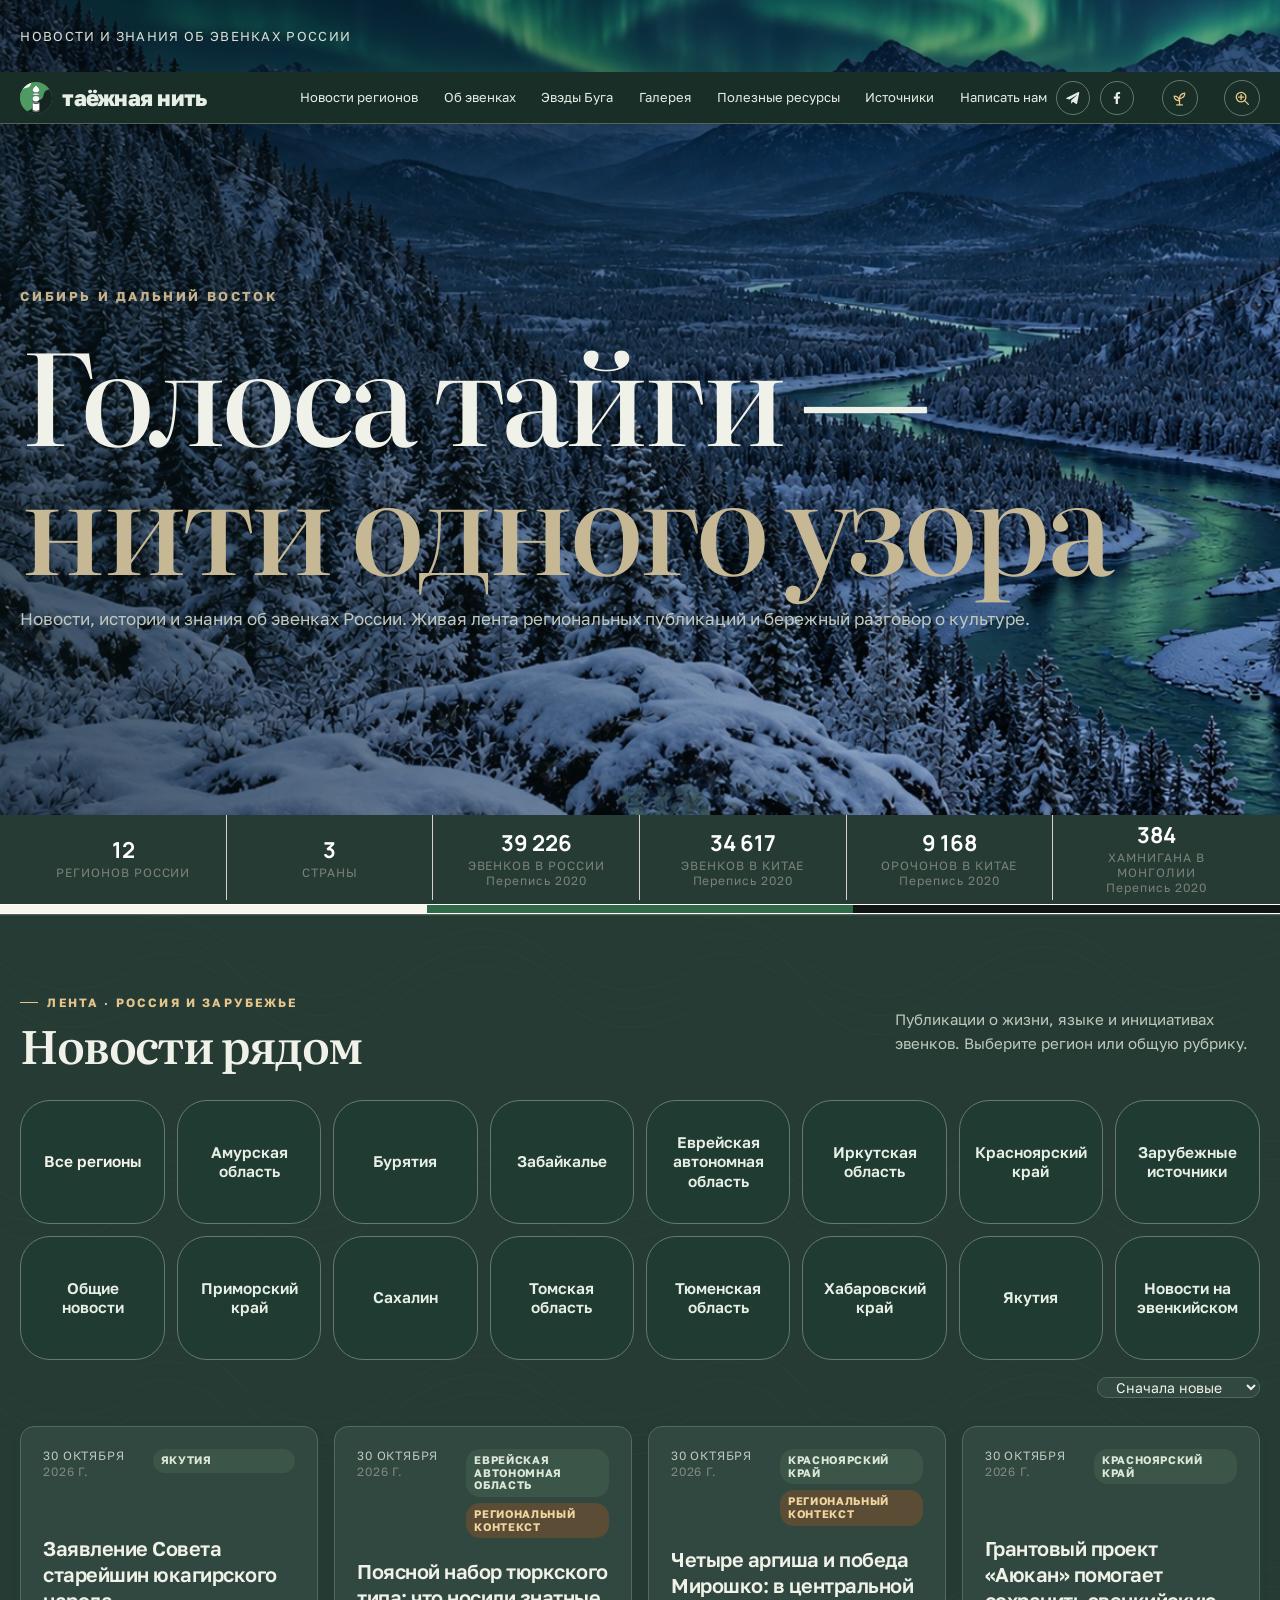
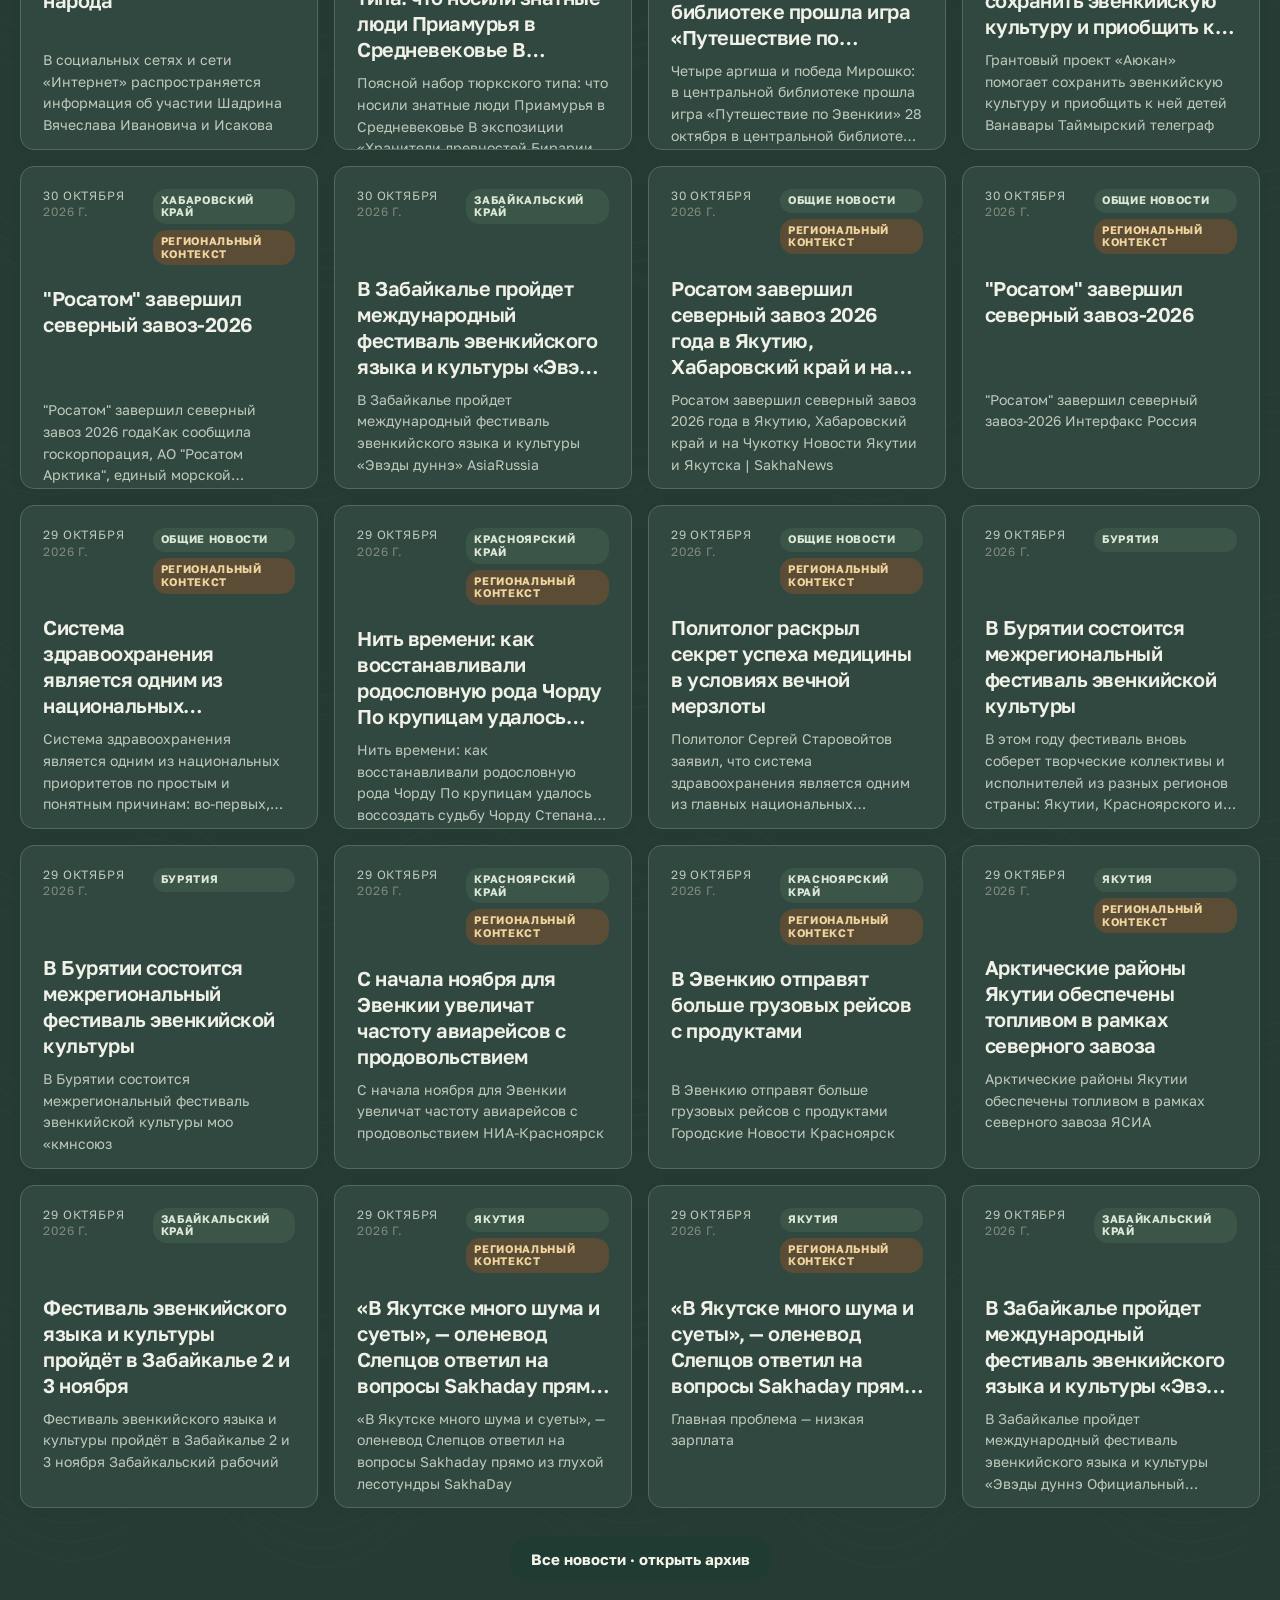
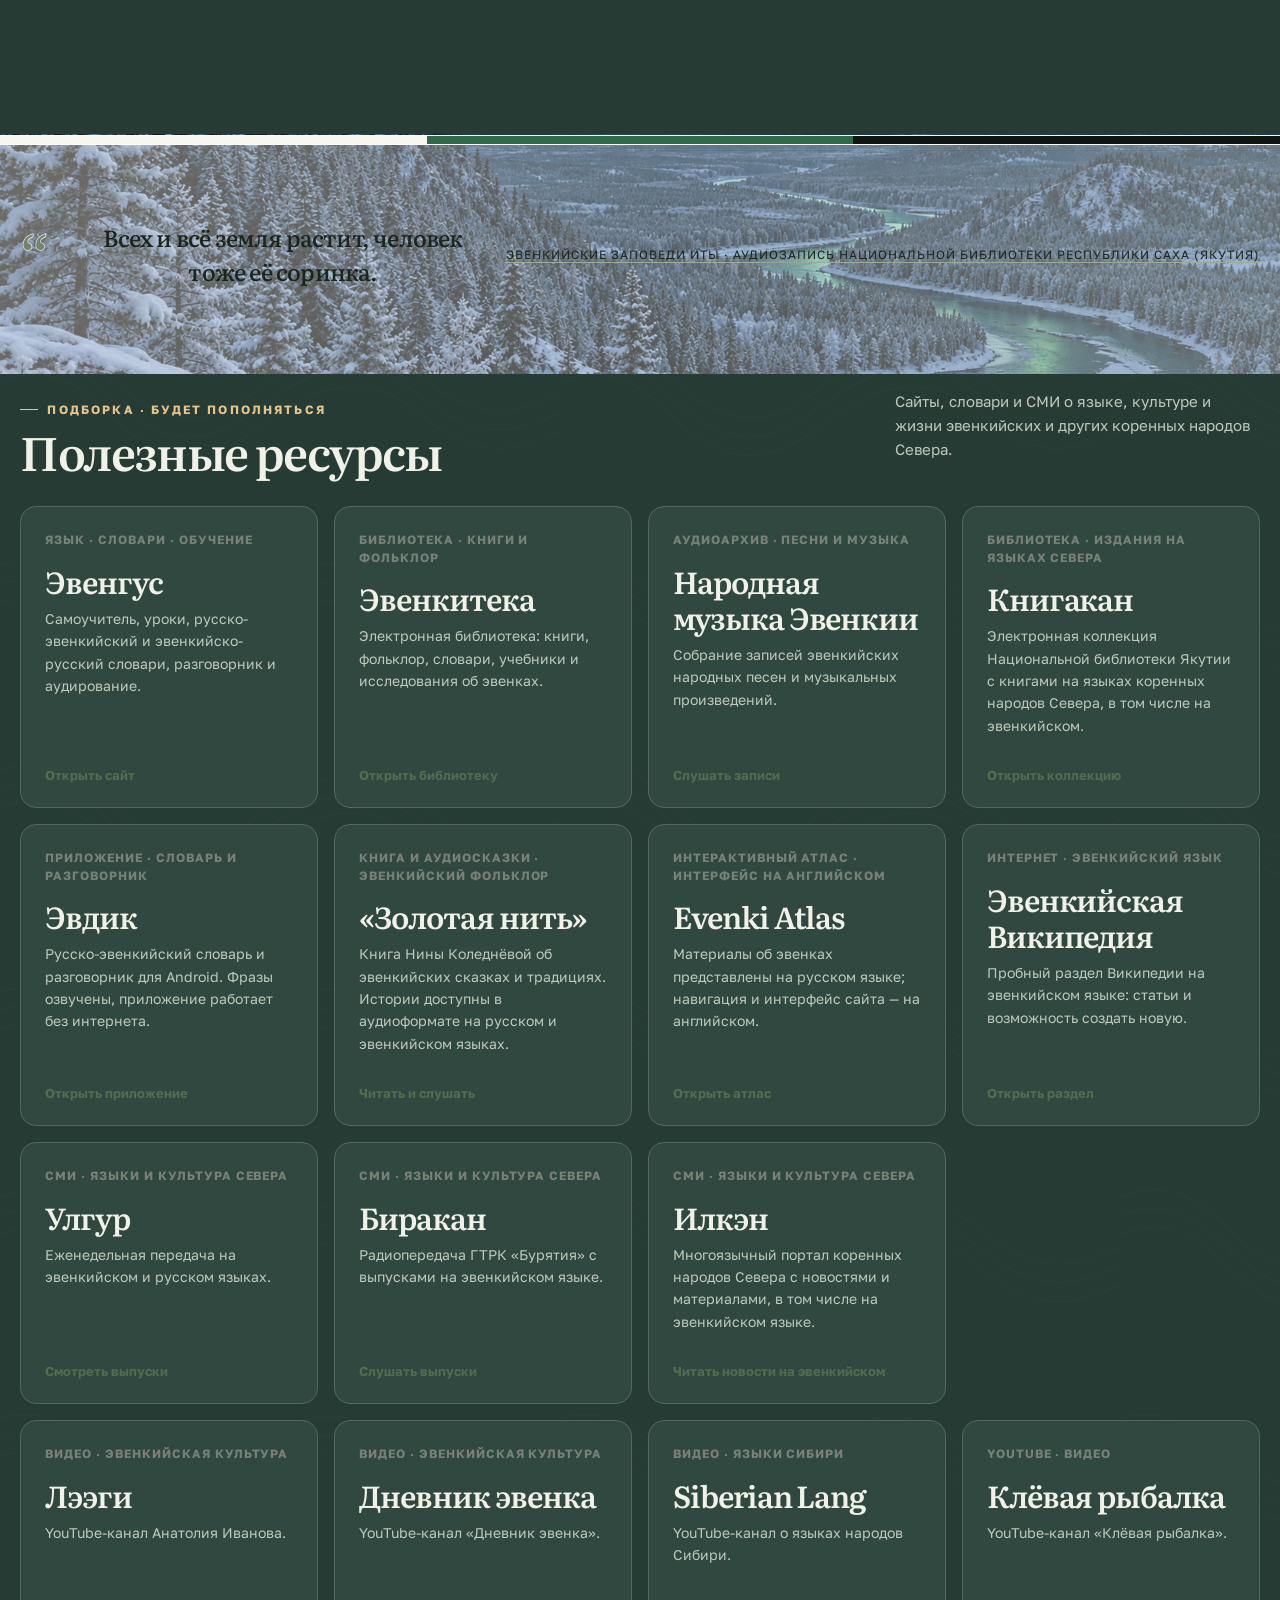
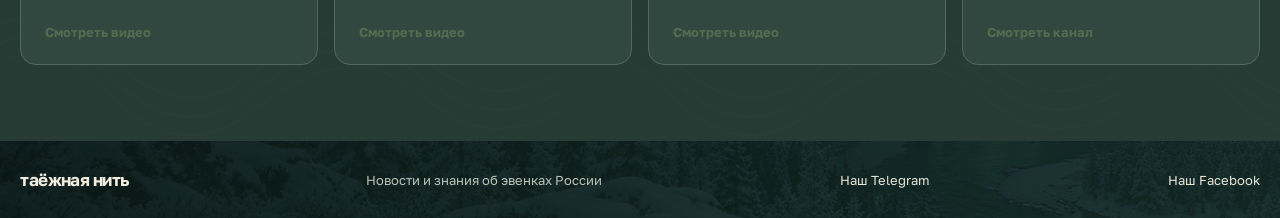
==== commit bbd0fdec: "Allow changing seasons with large text enabled" ====
--- a/index.html
+++ b/index.html
@@ -171,5 +171,5 @@
 <footer class="footer"><div class="wrap"><strong>таёжная нить</strong><span>Новости и знания об эвенках России</span><a href="https://t.me/taiga_thread" target="_blank" rel="noopener noreferrer">Наш Telegram</a><a href="https://www.facebook.com/groups/1427835186122942/" target="_blank" rel="noopener noreferrer">Наш Facebook</a></div></footer><script src="news-data.js?v=20261023-remove-indigenous-russia"></script><script src="quote-data.js?v=20261001-4"></script><script>
 const manualKey="taezhnaya-nit-manual-news-v1";function readManual(){try{return JSON.parse(localStorage.getItem(manualKey)||"[]")}catch(e){return []}}function isUnrelatedSearchMatch(item){const text=[item.title,item.desc,item.description,item.link].join(' ');const url=String(item.link||'');const knownFalseUrl=/(?:mnb\.mn\/article\/solongo-1-2|ikon\.mn\/n\/3qy0|ikon\.mn\/n\/3qs9|ngs24\.ru\/text\/gorod\/2026\/10\/12\/76694947)/i.test(url);const direct=/(эвенк[а-яё]*|ороч[её]н[а-яё]*|хамниган[а-яё]*|манегр[а-яё]*|тунгус[а-яё]*|evenki|ewenki|oroqen|orochon|鄂温克|鄂伦春)/i.test(text);const homonym=/(^|[^а-яёa-z])(?:солонго|солонгос|солонц)[а-яёa-z]*(?=$|[^а-яёa-z])/i.test(text);const solon=/(^|[^а-яёa-z])солон[а-яё]*(?=$|[^а-яёa-z])/i.test(text);const context=/(народ|этнос|язык|культур|традиц|обыча|истори|наслед|шаман|оленевод|олен|охот|хозяйств|фольклор|поселен|автономн)/i.test(text);const kamchatkaContextWithoutEvenki=/(^|[^а-яё])камчат[а-яё]*/i.test(text)&&!direct;return knownFalseUrl||kamchatkaContextWithoutEvenki||(homonym&&!direct)||(solon&&!direct&&!context)}const manual=readManual();const cleanManual=manual.filter(s=>!isUnrelatedSearchMatch(s));if(cleanManual.length!==manual.length){try{localStorage.setItem(manualKey,JSON.stringify(cleanManual))}catch(e){}}const stories=[...(window.newsStories||[]),...cleanManual].filter(s=>!isUnrelatedSearchMatch(s));let region='Все регионы';const grid=document.getElementById('newsGrid');function esc(v){return String(v??'').replace(/[&<>\"']/g,c=>({'&':'&amp;','<':'&lt;','>':'&gt;','\"':'&quot;',"'":'&#39;'}[c]))}function headline(s){const source=String(s.source||'').trim();if(!source)return String(s.title||'').trim();const escaped=source.replace(/[.*+?^${}()|[\]\\]/g,'\\$&');return String(s.title||'').replace(new RegExp('\\s*(?:[-–—|·]\\s*)?'+escaped+'\\s*$','i'),'').replace(/[\s·|–—-]+$/,'').trim()}function overviewText(s){if(s.region!=='Зарубежные источники')return s.desc||'';if(s.overviewRu||s.descRu)return s.overviewRu||s.descRu;const text=String(s.desc||'');return /[А-Яа-яЁё]/.test(text)&&!/[\u3400-\u9fff\u3040-\u30ff\uac00-\ud7af]/.test(text)?text:''}function render(){const asc=document.getElementById('sort').value==='old';let rows=stories.filter(s=>s.link&&/^https?:\/\//i.test(s.link)&&!s.archiveOnly&&(region==='Все регионы'||s.region===region||(region==='Новости на эвенкийском'&&s.languageNews)));rows.sort((a,b)=>asc?a.date.localeCompare(b.date):b.date.localeCompare(a.date));grid.innerHTML=rows.length?rows.slice(0,20).map(s=>{const overview=overviewText(s);return `<a class="news-card" href="${esc(s.link)}" target="_blank" rel="noopener noreferrer" aria-label="Открыть публикацию «${esc(headline(s))}» на сайте ${esc(s.source)}"><div class="card-meta"><span class="story-date"><span>${new Date(s.date+'T00:00:00').toLocaleDateString('ru-RU',{day:'numeric',month:'long'})}</span><span>${new Date(s.date+'T00:00:00').getFullYear()} г.</span></span><span class="region-tag">${esc(s.region)}</span>${s.relevance==='context'?'<span class="context-tag">Региональный контекст</span>':''}${s.languageNews?'<span class="context-tag">На эвенкийском</span>':''}</div><h3>${esc(headline(s))}</h3>${overview?`<p>${esc(overview)}</p>`:''}<div class="card-foot"><span>${esc(s.source)}</span></div></a>`}).join(''):'<div class="no-results">В этом регионе пока нет публикаций.</div>'}document.getElementById('filters').addEventListener('click',e=>{const chip=e.target.closest('.chip');if(chip){document.querySelectorAll('.chip').forEach(x=>x.classList.remove('active'));chip.classList.add('active');region=chip.dataset.region;render()}});document.getElementById('sort').addEventListener('change',render);render();
 const quoteKey="taezhnaya-nit-quotes-v3",lastQuoteKey="taezhnaya-nit-last-quote-v3",defaultQuotes=window.TAEZHNAYA_QUOTES||[];function normalizeQuoteSource(source){return String(source||"").replace(/\s*·\s*пересказ\b/gi,"").replace("Эвенкийские заповеди Иты (народные)","Эвенкийские заповеди Иты")}function getQuotes(){try{const saved=JSON.parse(localStorage.getItem(quoteKey));const quotes=Array.isArray(saved)&&saved.length?saved:defaultQuotes;return quotes.map(q=>q&&typeof q==="object"?{...q,source:normalizeQuoteSource(q.source)}:q)}catch(e){return defaultQuotes.map(q=>q&&typeof q==="object"?{...q,source:normalizeQuoteSource(q.source)}:q)}}function displayQuote(){const quotes=getQuotes();if(!quotes.length)return;let previous=-1;try{const stored=localStorage.getItem(lastQuoteKey);if(stored!==null)previous=Number(stored)}catch(e){}let index=quotes.length===1?0:Math.floor(Math.random()*quotes.length);if(quotes.length>1&&Number.isInteger(previous)&&previous>=0&&previous<quotes.length){index=Math.floor(Math.random()*(quotes.length-1));if(index>=previous)index++}try{localStorage.setItem(lastQuoteKey,String(index))}catch(e){}const text=document.getElementById("quoteText"),source=document.getElementById("quoteSource");if(text)text.textContent=quotes[index].text;if(source){source.replaceChildren();let safeSourceUrl="";try{const parsed=new URL(quotes[index].sourceUrl,location.href);if(parsed.protocol==="https:"||parsed.protocol==="http:")safeSourceUrl=parsed.href}catch(e){}if(safeSourceUrl){const link=document.createElement("a");link.href=safeSourceUrl;link.target="_blank";link.rel="noopener noreferrer";link.textContent=quotes[index].source||"Источник";source.append(link)}else source.textContent=quotes[index].source||""}}displayQuote();const clickableQuote=document.getElementById("quoteText"),quoteBand=clickableQuote?.closest(".quote-band");if(quoteBand){quoteBand.tabIndex=0;quoteBand.setAttribute("aria-label","Цитата. Нажмите, чтобы показать следующую.");quoteBand.style.cursor="pointer";quoteBand.addEventListener("focus",()=>{quoteBand.style.outline="2px solid var(--gold,#d8b276)";quoteBand.style.outlineOffset="5px"});quoteBand.addEventListener("blur",()=>{quoteBand.style.outline="";quoteBand.style.outlineOffset=""});quoteBand.addEventListener("click",event=>{if(!event.target.closest("a"))displayQuote()});quoteBand.addEventListener("keydown",event=>{if(event.target===quoteBand&&(event.key==="Enter"||event.key===" ")){event.preventDefault();displayQuote()}})}
-</script><script src="font-scale.js"></script><script src="season-theme.js?v=20261030-summer-only-a11y"></script></body></html>
+</script><script src="font-scale.js"></script><script src="season-theme.js?v=20261030-summer-theme-switch"></script></body></html>
 
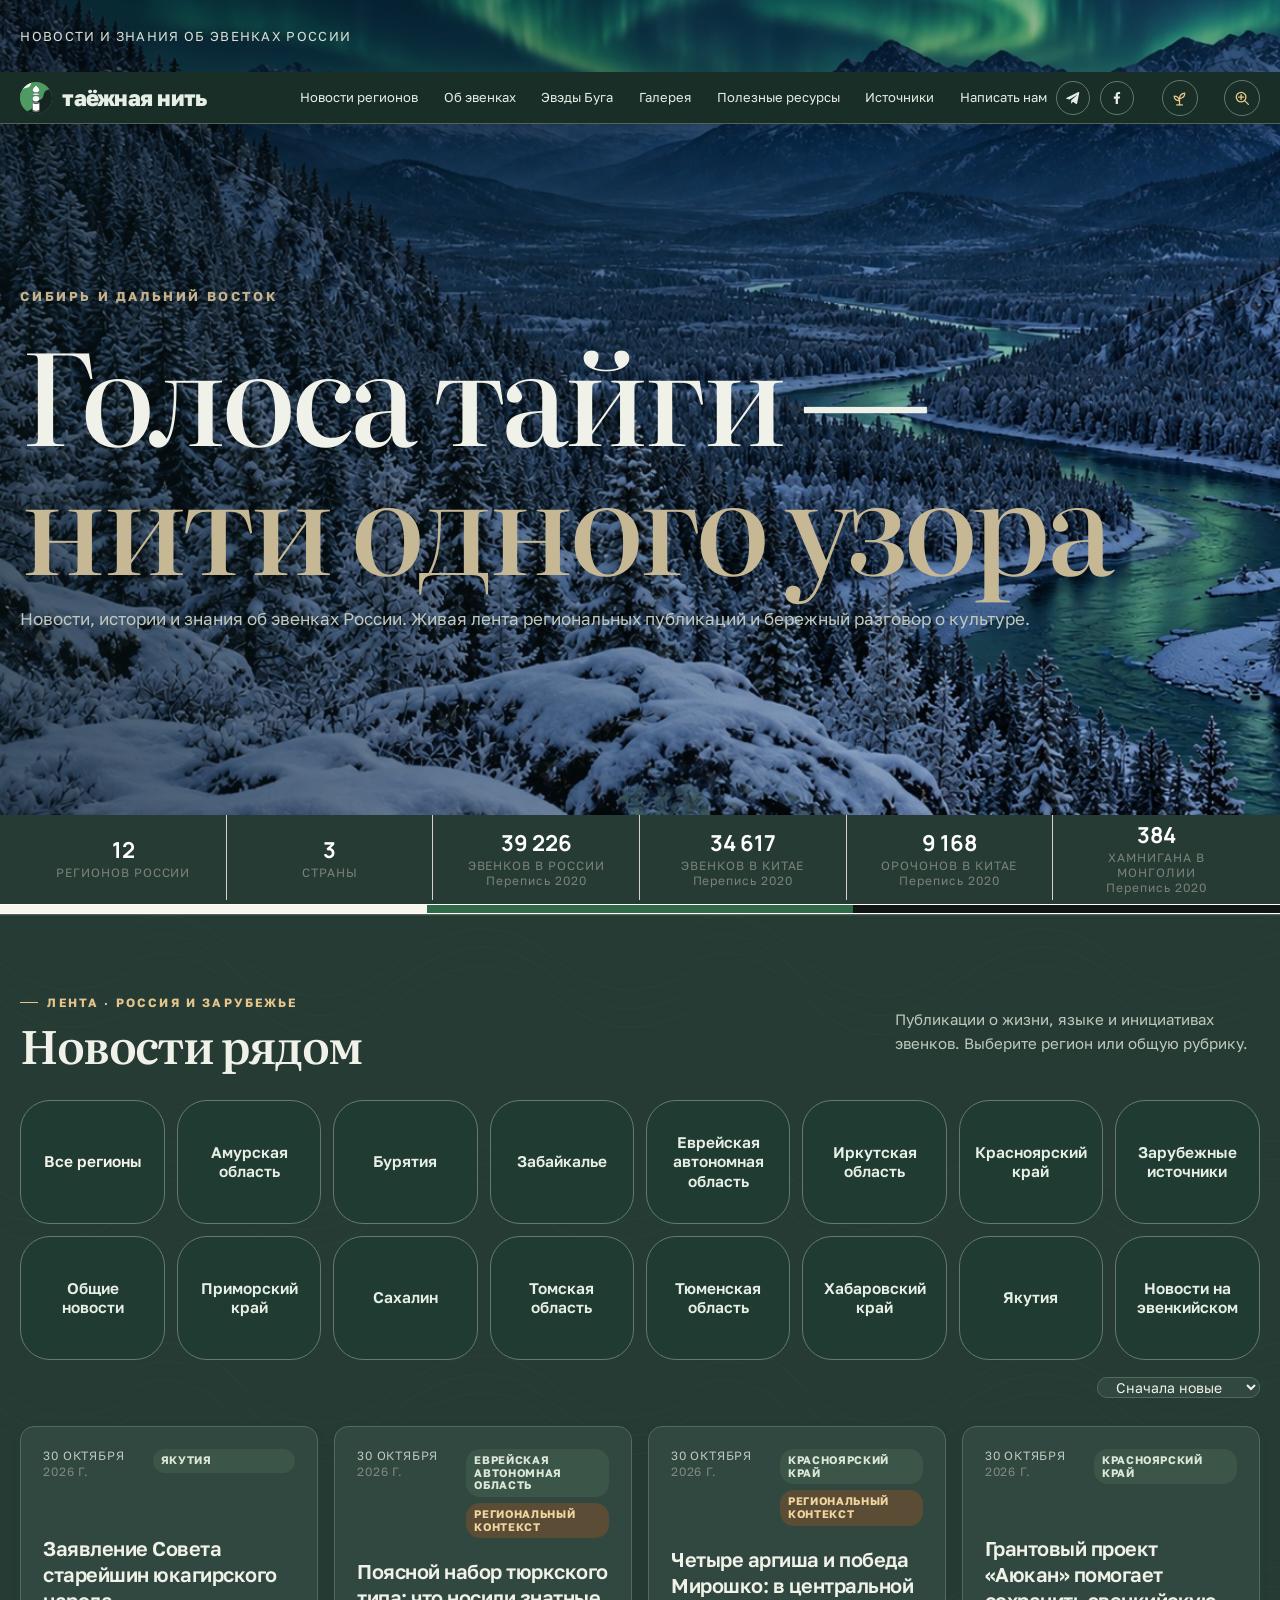
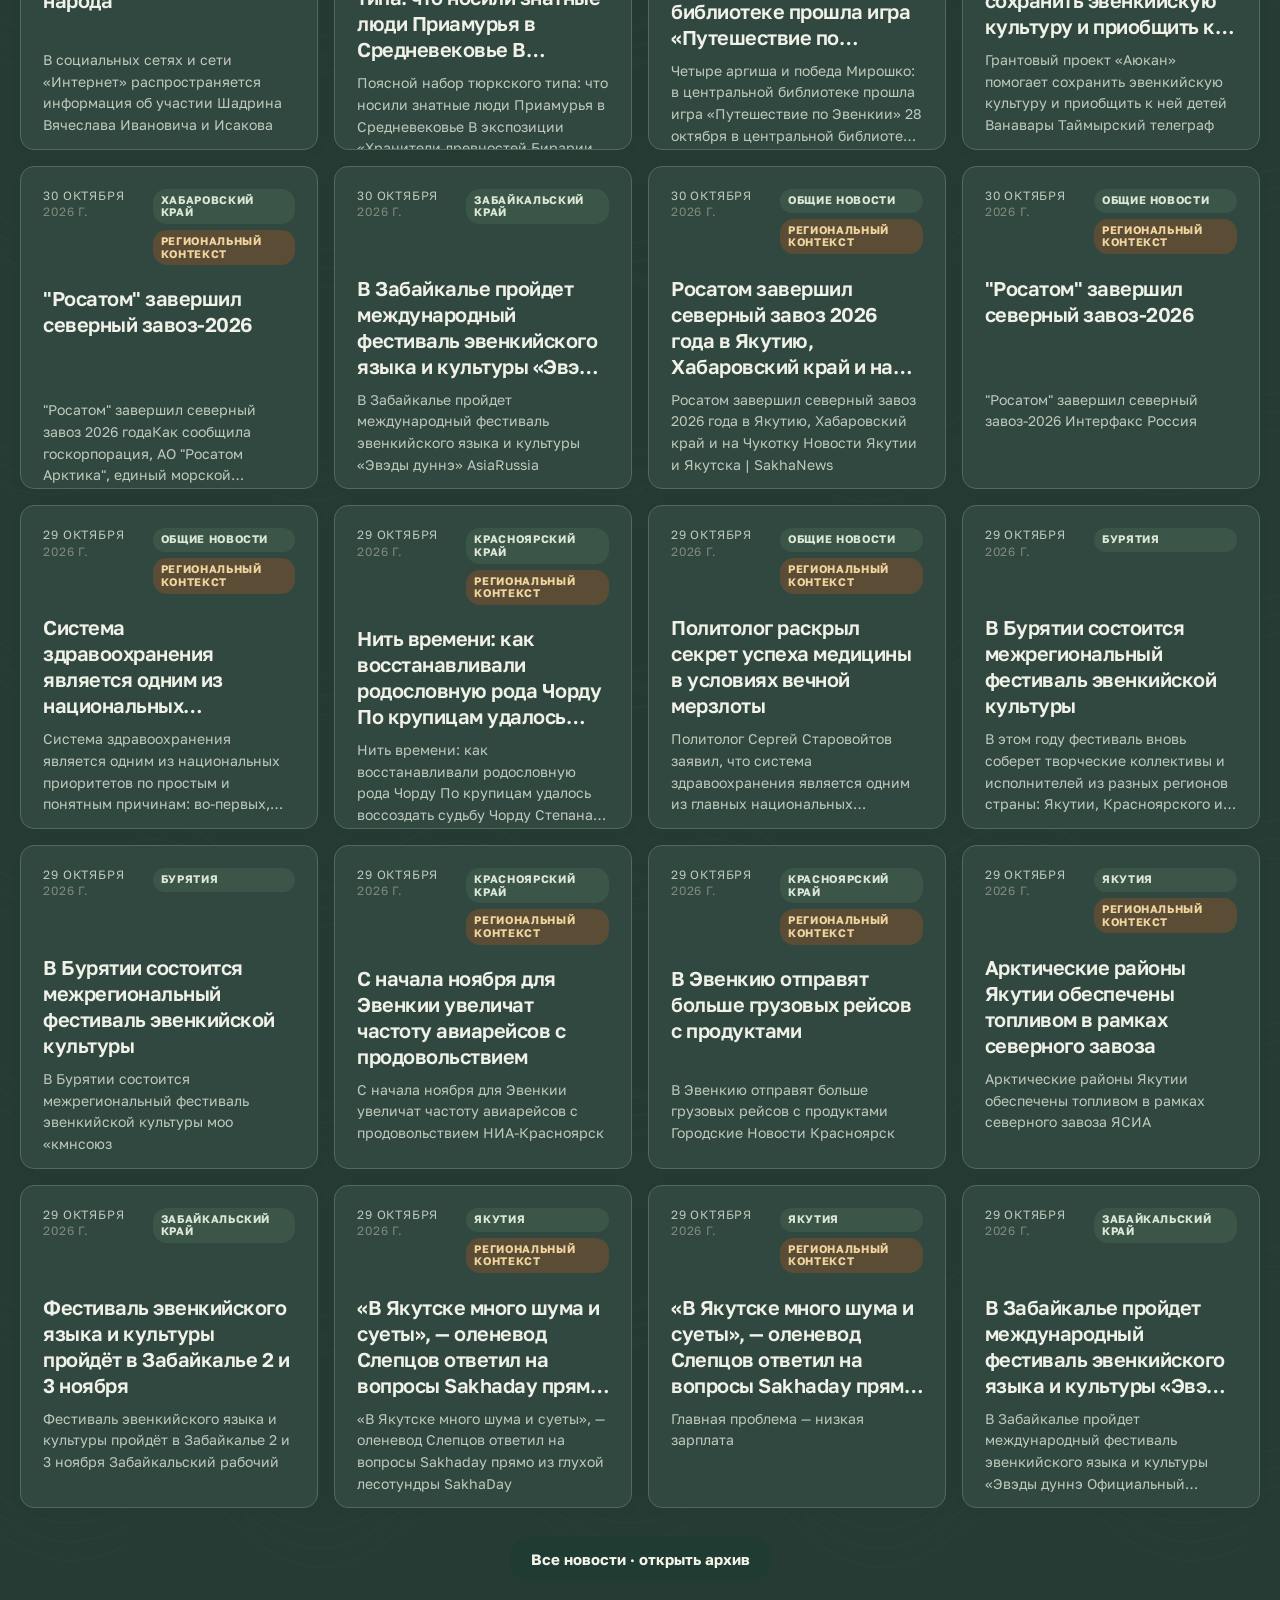
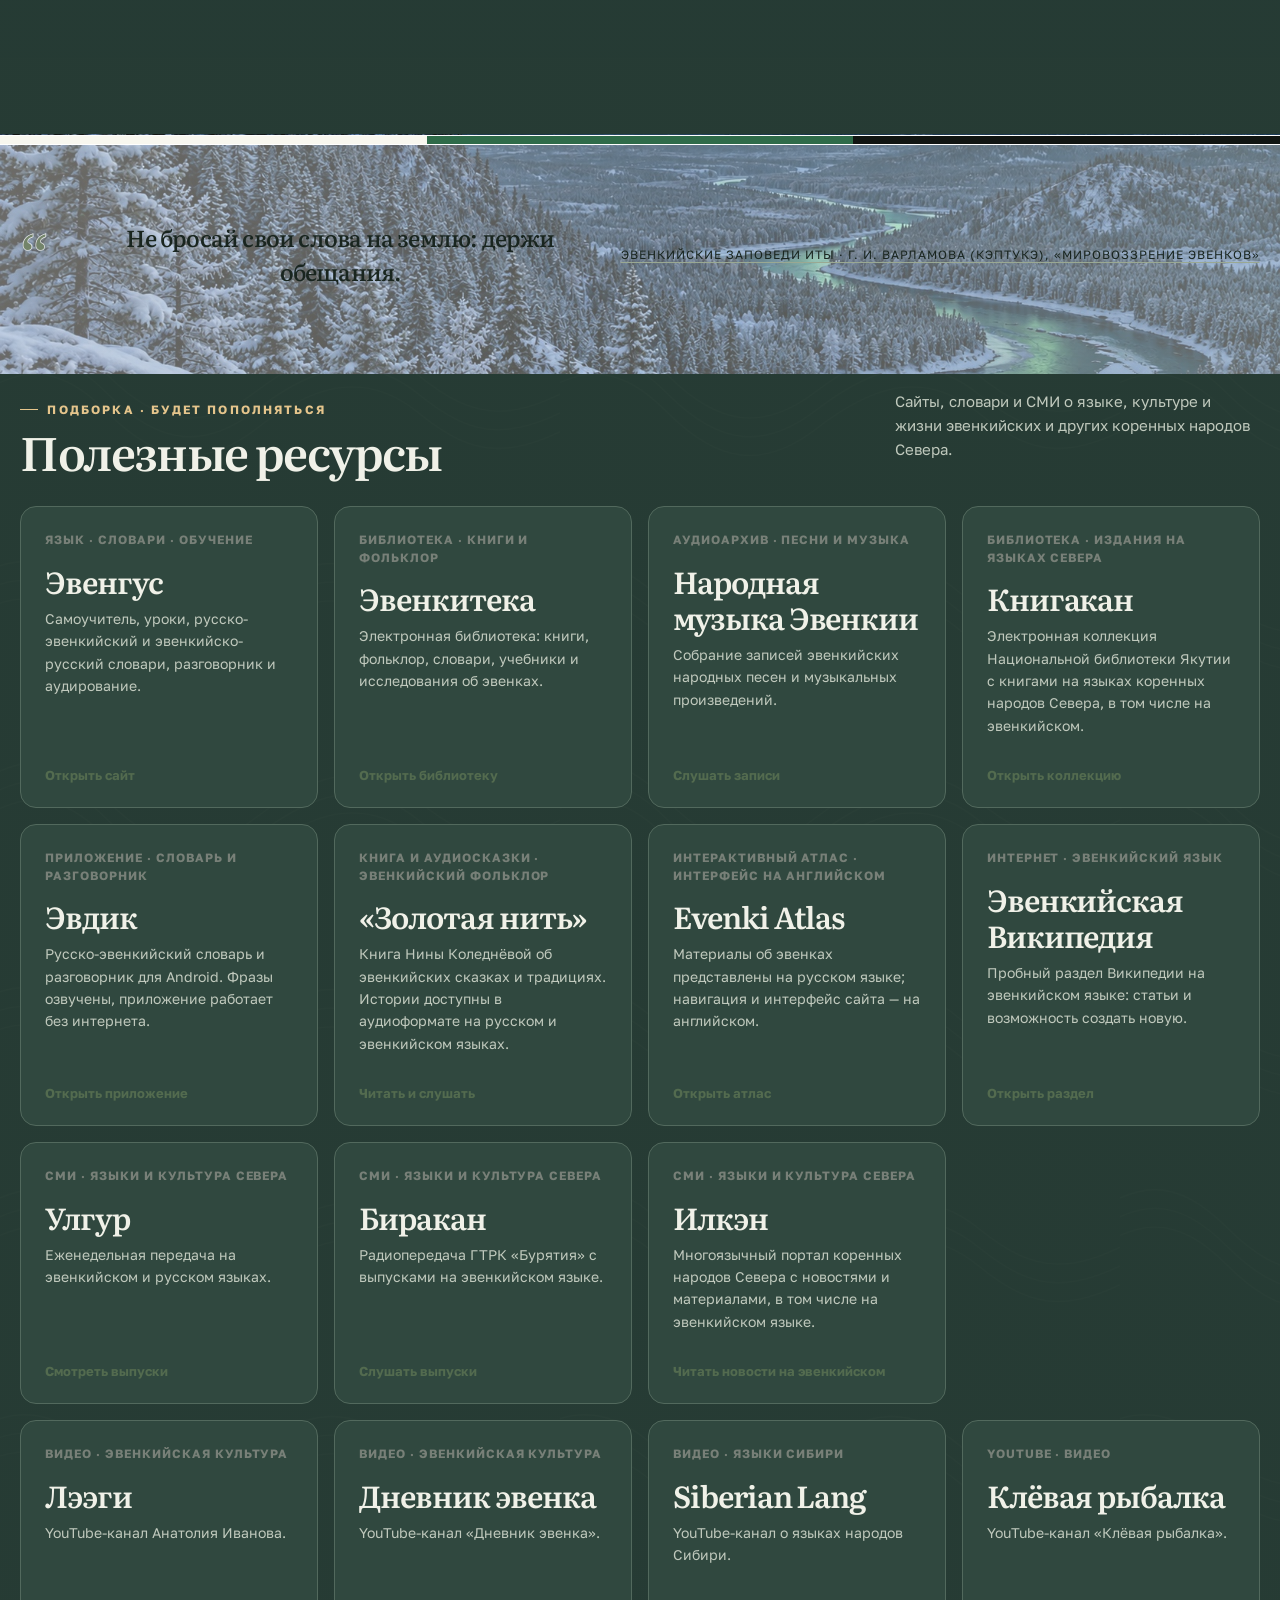
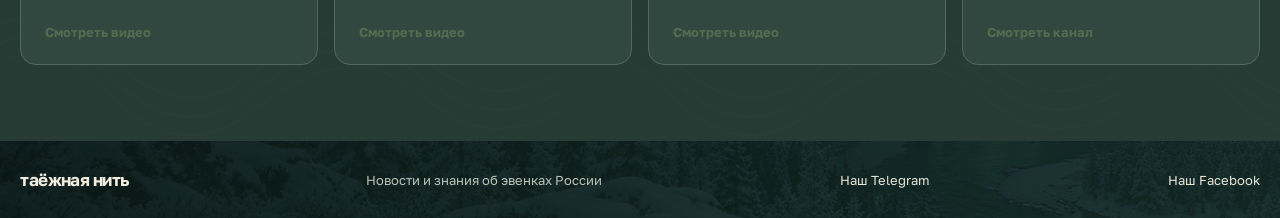
==== commit 77ae2ab0: "Improve summer resource card text contrast" ====
--- a/index.html
+++ b/index.html
@@ -134,7 +134,7 @@
 #resources .resource-card:hover .resource-visit,#resources .resource-card:focus-visible .resource-visit{color:#e1c98e}
 @media(max-width:900px){#resources .resource-row{grid-template-columns:repeat(2,minmax(0,1fr))}}
 @media(max-width:520px){#resources .resource-row{grid-template-columns:1fr;gap:12px}#resources .resource-row-main>.resource-card:first-child,#resources .resource-row-main>.resource-card:nth-child(2){grid-column:auto;grid-row:auto}#resources .resource-card{min-height:220px;padding:20px}}
-</style><script>try{document.documentElement.dataset.season=localStorage.getItem("taiga-season-theme")||"night"}catch(e){document.documentElement.dataset.season="night"}</script><link rel="stylesheet" href="season-theme.css?v=20261030-summer-only-a11y"><style id="quote-stable-fixed-height-v2">\n#resources{padding-top:0!important;scroll-margin-top:125px!important}
+</style><script>try{document.documentElement.dataset.season=localStorage.getItem("taiga-season-theme")||"night"}catch(e){document.documentElement.dataset.season="night"}</script><link rel="stylesheet" href="season-theme.css?v=20261030-resource-card-contrast-3"><style id="quote-stable-fixed-height-v2">\n#resources{padding-top:0!important;scroll-margin-top:125px!important}
 /* Keep every rotating quote in a fixed three-line band, independent of theme or quote. */
 .quote-band{box-sizing:border-box!important;height:240px!important;min-height:240px!important;max-height:240px!important;padding:0!important}
 .quote-band .wrap{height:100%!important;align-content:center!important}
--- a/season-theme.css
+++ b/season-theme.css
@@ -647,6 +647,16 @@
 html[data-season="summer"] .stats .stat:hover,
 html[data-season="summer"] .region-item:hover,
 html[data-season="summer"] .region-item:focus-visible { background-color: #2f6b49 !important; }
+/* Keep resource-card copy dark against the pale summer surface, including hover/focus. */
+html[data-season="summer"] #resources .resource-card .resource-type,
+html[data-season="summer"] #resources .resource-card:hover .resource-type,
+html[data-season="summer"] #resources .resource-card:focus-visible .resource-type { color: #405846 !important; }
+html[data-season="summer"] #resources .resource-card p,
+html[data-season="summer"] #resources .resource-card:hover p,
+html[data-season="summer"] #resources .resource-card:focus-visible p { color: #26362d !important; }
+html[data-season="summer"] #resources .resource-card .resource-visit,
+html[data-season="summer"] #resources .resource-card:hover .resource-visit,
+html[data-season="summer"] #resources .resource-card:focus-visible .resource-visit { color: #624515 !important; }
 /* Keep the selected region legible, while regular region cards stay light on hover. */
 html[data-season="summer"] .filters .chip.active,
 html[data-season="summer"] .section.news-area#news .filters .chip.active {
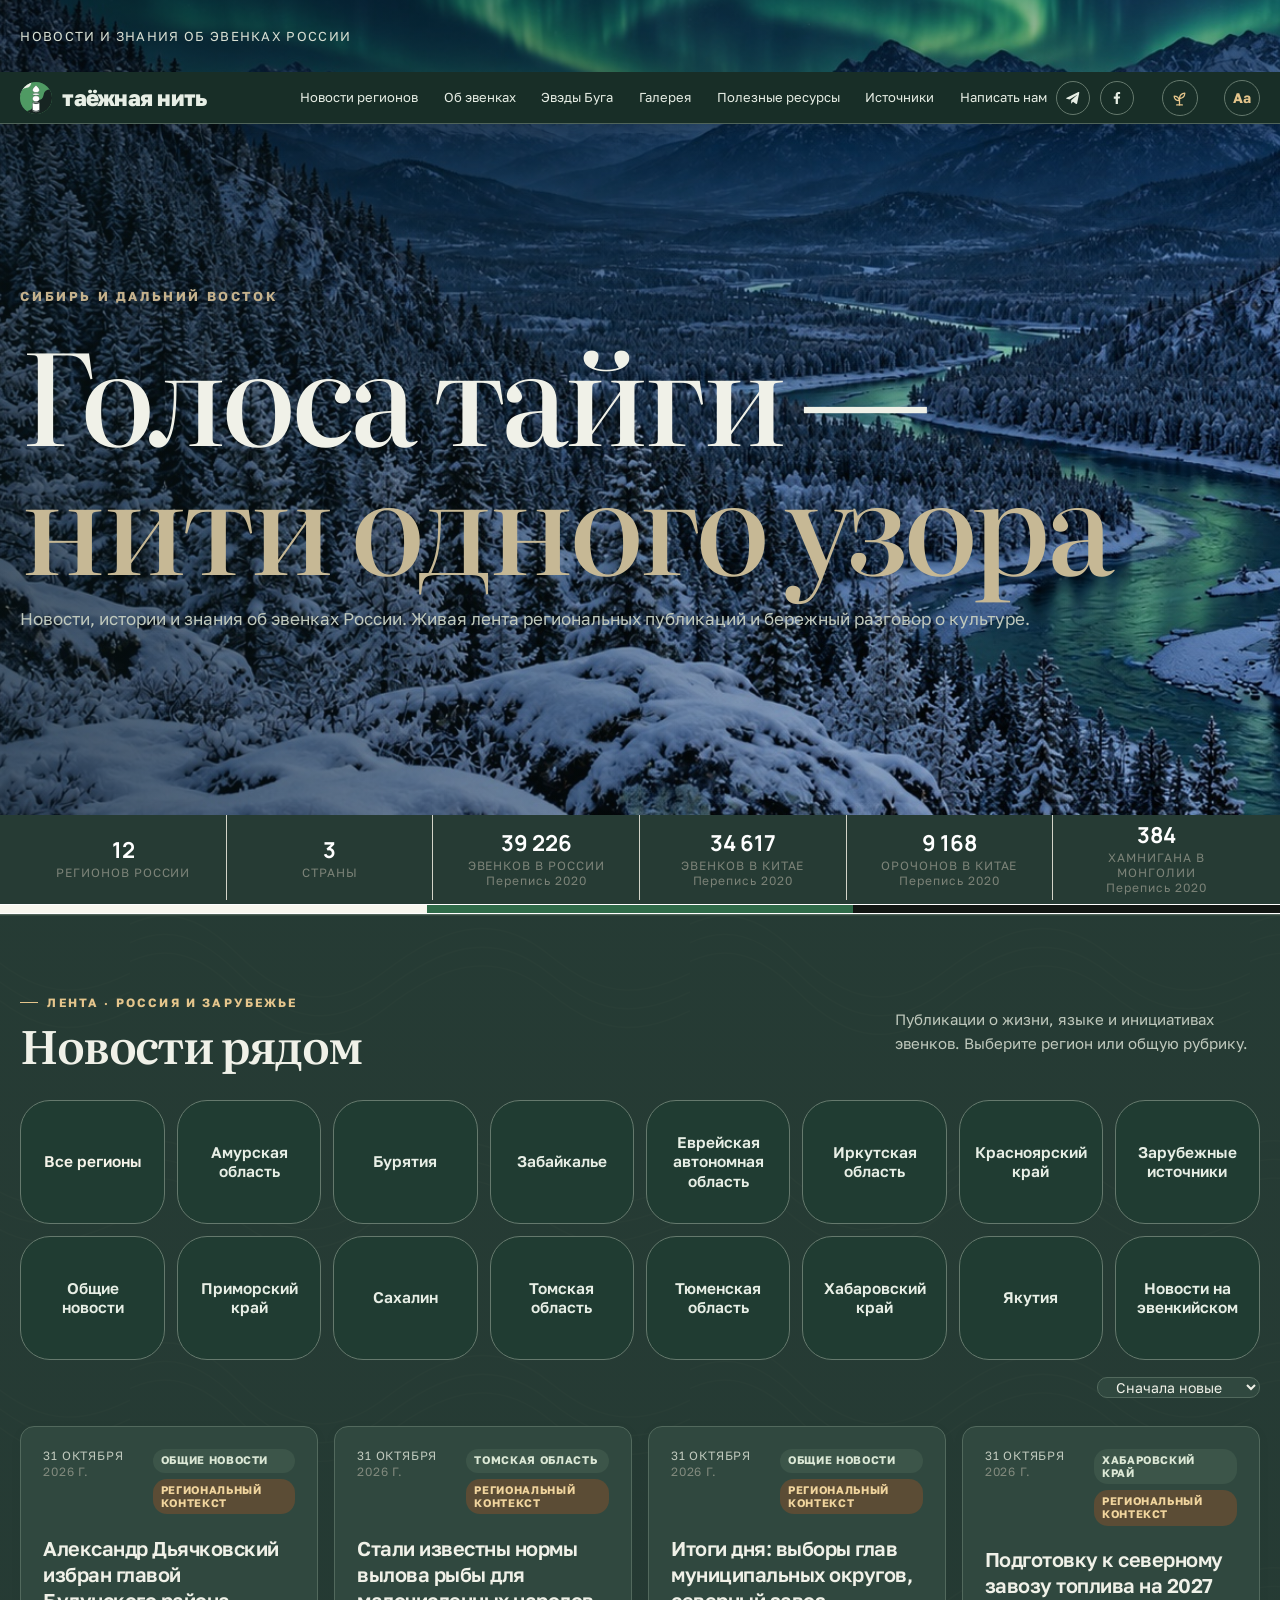
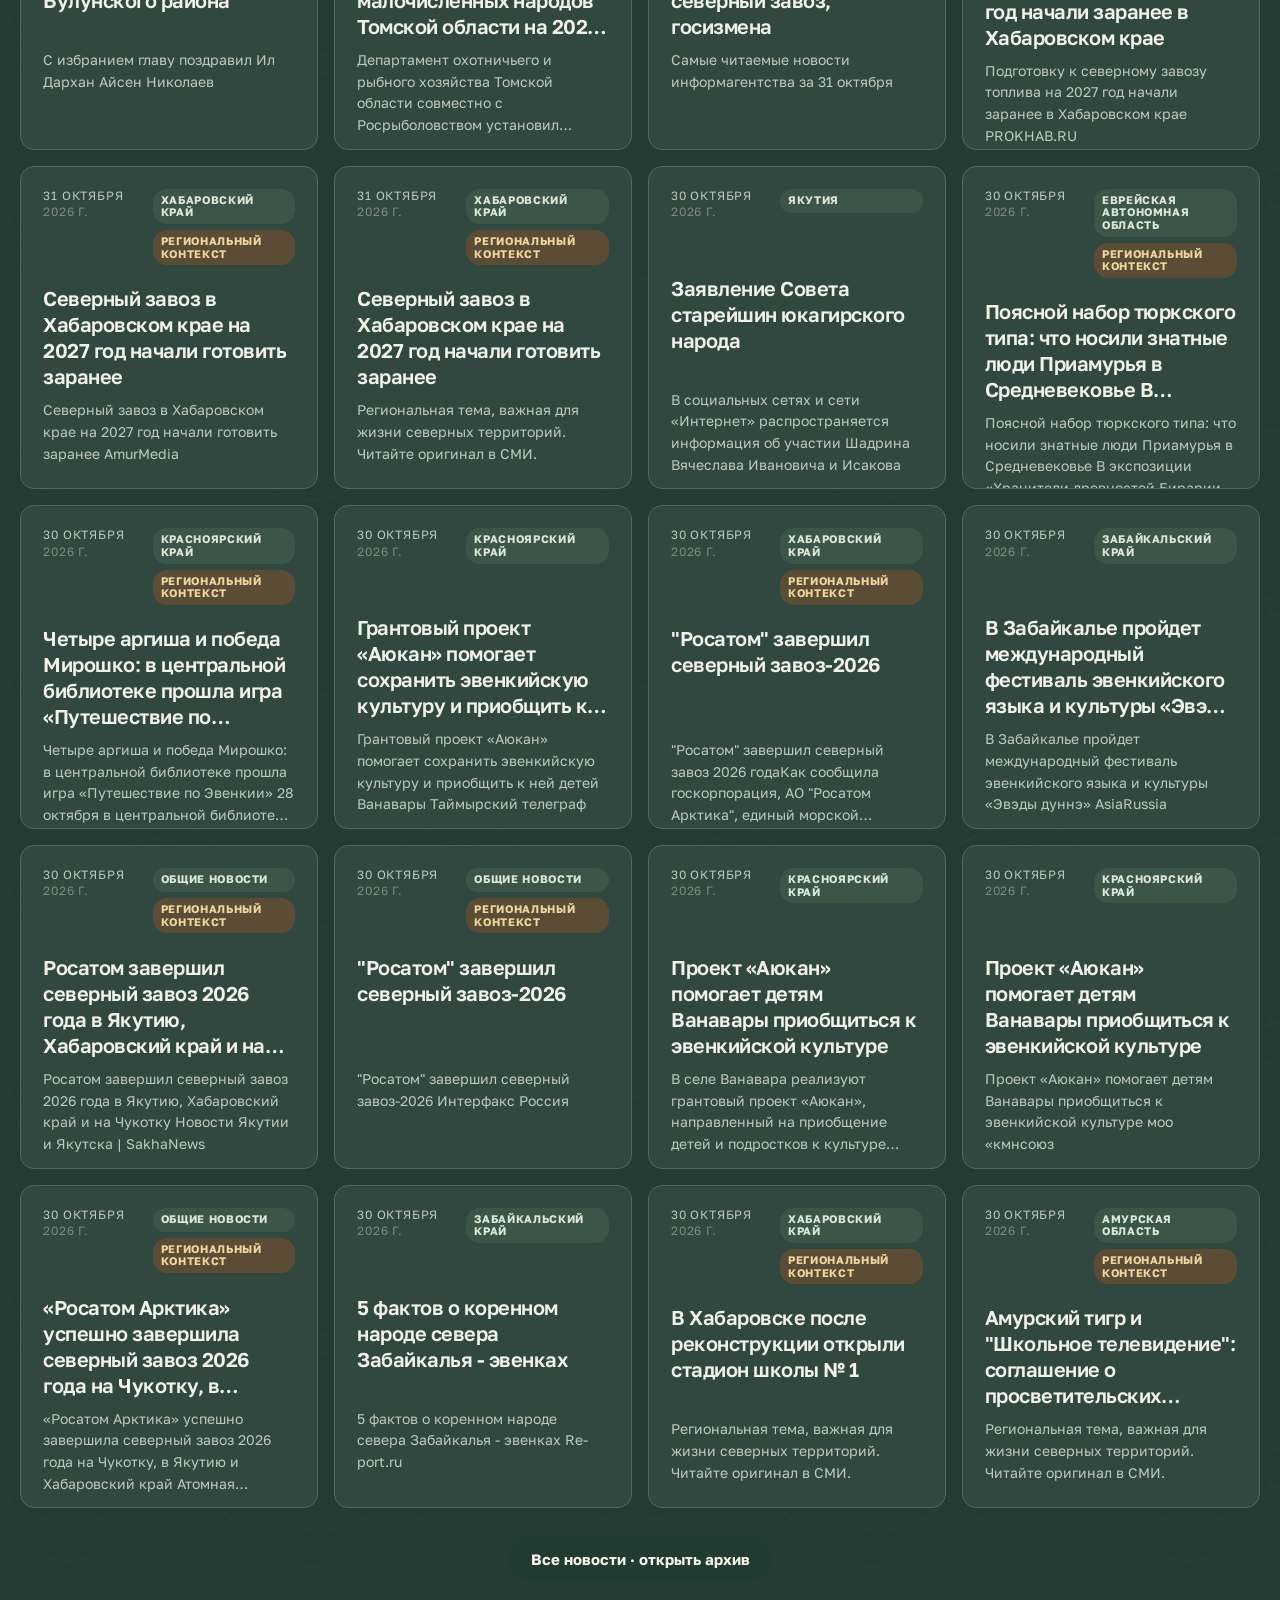
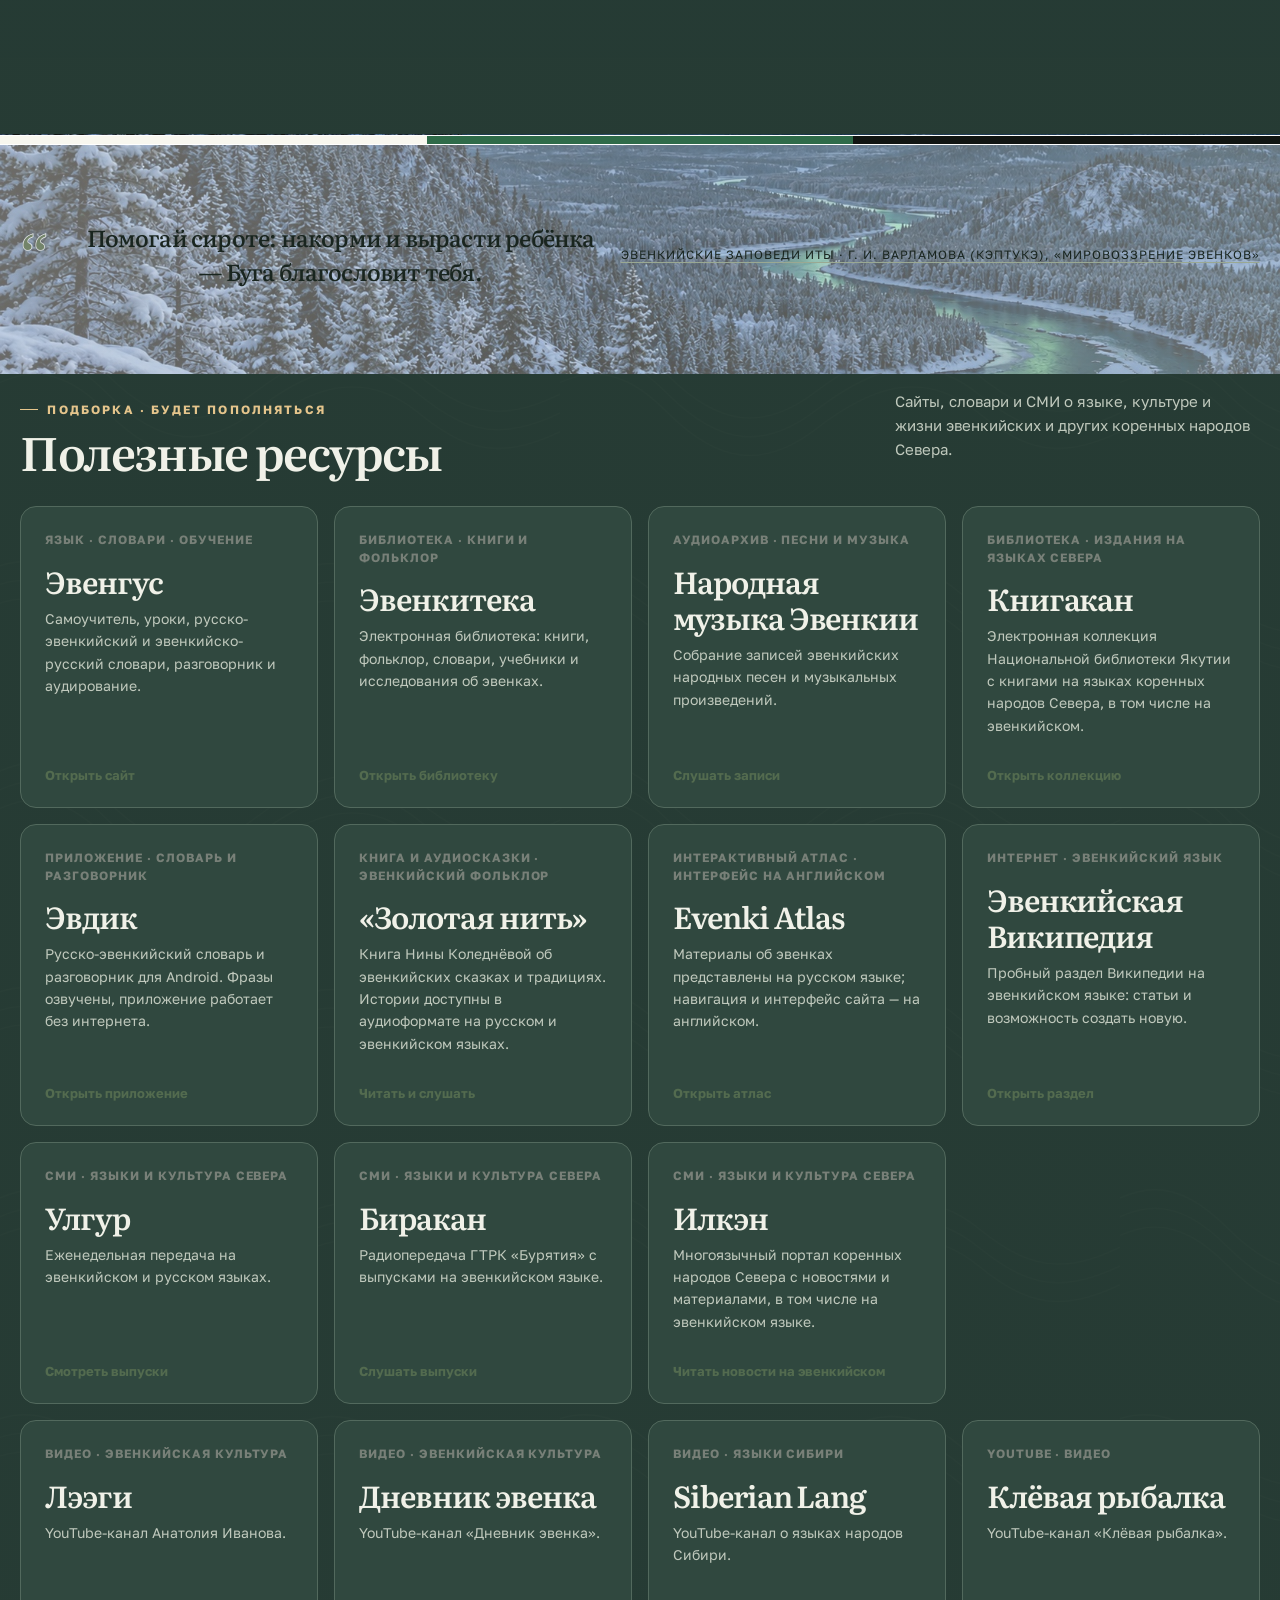
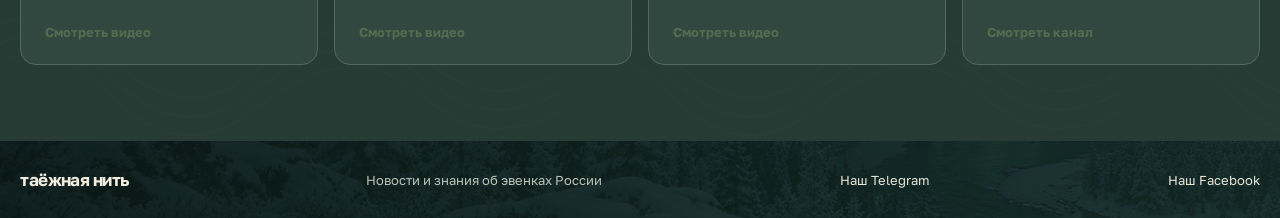
==== commit 79f0d906: "Make larger text available across all seasons and remove magnifier" ====
--- a/index.html
+++ b/index.html
@@ -134,7 +134,7 @@
 #resources .resource-card:hover .resource-visit,#resources .resource-card:focus-visible .resource-visit{color:#e1c98e}
 @media(max-width:900px){#resources .resource-row{grid-template-columns:repeat(2,minmax(0,1fr))}}
 @media(max-width:520px){#resources .resource-row{grid-template-columns:1fr;gap:12px}#resources .resource-row-main>.resource-card:first-child,#resources .resource-row-main>.resource-card:nth-child(2){grid-column:auto;grid-row:auto}#resources .resource-card{min-height:220px;padding:20px}}
-</style><script>try{document.documentElement.dataset.season=localStorage.getItem("taiga-season-theme")||"night"}catch(e){document.documentElement.dataset.season="night"}</script><link rel="stylesheet" href="season-theme.css?v=20261030-resource-card-contrast-3"><style id="quote-stable-fixed-height-v2">\n#resources{padding-top:0!important;scroll-margin-top:125px!important}
+</style><script>try{document.documentElement.dataset.season=localStorage.getItem("taiga-season-theme")||"night"}catch(e){document.documentElement.dataset.season="night"}</script><link rel="stylesheet" href="season-theme.css?v=20261031-global-font-no-lens"><style id="quote-stable-fixed-height-v2">\n#resources{padding-top:0!important;scroll-margin-top:125px!important}
 /* Keep every rotating quote in a fixed three-line band, independent of theme or quote. */
 .quote-band{box-sizing:border-box!important;height:240px!important;min-height:240px!important;max-height:240px!important;padding:0!important}
 .quote-band .wrap{height:100%!important;align-content:center!important}
@@ -171,5 +171,5 @@
 <footer class="footer"><div class="wrap"><strong>таёжная нить</strong><span>Новости и знания об эвенках России</span><a href="https://t.me/taiga_thread" target="_blank" rel="noopener noreferrer">Наш Telegram</a><a href="https://www.facebook.com/groups/1427835186122942/" target="_blank" rel="noopener noreferrer">Наш Facebook</a></div></footer><script src="news-data.js?v=20261023-remove-indigenous-russia"></script><script src="quote-data.js?v=20261001-4"></script><script>
 const manualKey="taezhnaya-nit-manual-news-v1";function readManual(){try{return JSON.parse(localStorage.getItem(manualKey)||"[]")}catch(e){return []}}function isUnrelatedSearchMatch(item){const text=[item.title,item.desc,item.description,item.link].join(' ');const url=String(item.link||'');const knownFalseUrl=/(?:mnb\.mn\/article\/solongo-1-2|ikon\.mn\/n\/3qy0|ikon\.mn\/n\/3qs9|ngs24\.ru\/text\/gorod\/2026\/10\/12\/76694947)/i.test(url);const direct=/(эвенк[а-яё]*|ороч[её]н[а-яё]*|хамниган[а-яё]*|манегр[а-яё]*|тунгус[а-яё]*|evenki|ewenki|oroqen|orochon|鄂温克|鄂伦春)/i.test(text);const homonym=/(^|[^а-яёa-z])(?:солонго|солонгос|солонц)[а-яёa-z]*(?=$|[^а-яёa-z])/i.test(text);const solon=/(^|[^а-яёa-z])солон[а-яё]*(?=$|[^а-яёa-z])/i.test(text);const context=/(народ|этнос|язык|культур|традиц|обыча|истори|наслед|шаман|оленевод|олен|охот|хозяйств|фольклор|поселен|автономн)/i.test(text);const kamchatkaContextWithoutEvenki=/(^|[^а-яё])камчат[а-яё]*/i.test(text)&&!direct;return knownFalseUrl||kamchatkaContextWithoutEvenki||(homonym&&!direct)||(solon&&!direct&&!context)}const manual=readManual();const cleanManual=manual.filter(s=>!isUnrelatedSearchMatch(s));if(cleanManual.length!==manual.length){try{localStorage.setItem(manualKey,JSON.stringify(cleanManual))}catch(e){}}const stories=[...(window.newsStories||[]),...cleanManual].filter(s=>!isUnrelatedSearchMatch(s));let region='Все регионы';const grid=document.getElementById('newsGrid');function esc(v){return String(v??'').replace(/[&<>\"']/g,c=>({'&':'&amp;','<':'&lt;','>':'&gt;','\"':'&quot;',"'":'&#39;'}[c]))}function headline(s){const source=String(s.source||'').trim();if(!source)return String(s.title||'').trim();const escaped=source.replace(/[.*+?^${}()|[\]\\]/g,'\\$&');return String(s.title||'').replace(new RegExp('\\s*(?:[-–—|·]\\s*)?'+escaped+'\\s*$','i'),'').replace(/[\s·|–—-]+$/,'').trim()}function overviewText(s){if(s.region!=='Зарубежные источники')return s.desc||'';if(s.overviewRu||s.descRu)return s.overviewRu||s.descRu;const text=String(s.desc||'');return /[А-Яа-яЁё]/.test(text)&&!/[\u3400-\u9fff\u3040-\u30ff\uac00-\ud7af]/.test(text)?text:''}function render(){const asc=document.getElementById('sort').value==='old';let rows=stories.filter(s=>s.link&&/^https?:\/\//i.test(s.link)&&!s.archiveOnly&&(region==='Все регионы'||s.region===region||(region==='Новости на эвенкийском'&&s.languageNews)));rows.sort((a,b)=>asc?a.date.localeCompare(b.date):b.date.localeCompare(a.date));grid.innerHTML=rows.length?rows.slice(0,20).map(s=>{const overview=overviewText(s);return `<a class="news-card" href="${esc(s.link)}" target="_blank" rel="noopener noreferrer" aria-label="Открыть публикацию «${esc(headline(s))}» на сайте ${esc(s.source)}"><div class="card-meta"><span class="story-date"><span>${new Date(s.date+'T00:00:00').toLocaleDateString('ru-RU',{day:'numeric',month:'long'})}</span><span>${new Date(s.date+'T00:00:00').getFullYear()} г.</span></span><span class="region-tag">${esc(s.region)}</span>${s.relevance==='context'?'<span class="context-tag">Региональный контекст</span>':''}${s.languageNews?'<span class="context-tag">На эвенкийском</span>':''}</div><h3>${esc(headline(s))}</h3>${overview?`<p>${esc(overview)}</p>`:''}<div class="card-foot"><span>${esc(s.source)}</span></div></a>`}).join(''):'<div class="no-results">В этом регионе пока нет публикаций.</div>'}document.getElementById('filters').addEventListener('click',e=>{const chip=e.target.closest('.chip');if(chip){document.querySelectorAll('.chip').forEach(x=>x.classList.remove('active'));chip.classList.add('active');region=chip.dataset.region;render()}});document.getElementById('sort').addEventListener('change',render);render();
 const quoteKey="taezhnaya-nit-quotes-v3",lastQuoteKey="taezhnaya-nit-last-quote-v3",defaultQuotes=window.TAEZHNAYA_QUOTES||[];function normalizeQuoteSource(source){return String(source||"").replace(/\s*·\s*пересказ\b/gi,"").replace("Эвенкийские заповеди Иты (народные)","Эвенкийские заповеди Иты")}function getQuotes(){try{const saved=JSON.parse(localStorage.getItem(quoteKey));const quotes=Array.isArray(saved)&&saved.length?saved:defaultQuotes;return quotes.map(q=>q&&typeof q==="object"?{...q,source:normalizeQuoteSource(q.source)}:q)}catch(e){return defaultQuotes.map(q=>q&&typeof q==="object"?{...q,source:normalizeQuoteSource(q.source)}:q)}}function displayQuote(){const quotes=getQuotes();if(!quotes.length)return;let previous=-1;try{const stored=localStorage.getItem(lastQuoteKey);if(stored!==null)previous=Number(stored)}catch(e){}let index=quotes.length===1?0:Math.floor(Math.random()*quotes.length);if(quotes.length>1&&Number.isInteger(previous)&&previous>=0&&previous<quotes.length){index=Math.floor(Math.random()*(quotes.length-1));if(index>=previous)index++}try{localStorage.setItem(lastQuoteKey,String(index))}catch(e){}const text=document.getElementById("quoteText"),source=document.getElementById("quoteSource");if(text)text.textContent=quotes[index].text;if(source){source.replaceChildren();let safeSourceUrl="";try{const parsed=new URL(quotes[index].sourceUrl,location.href);if(parsed.protocol==="https:"||parsed.protocol==="http:")safeSourceUrl=parsed.href}catch(e){}if(safeSourceUrl){const link=document.createElement("a");link.href=safeSourceUrl;link.target="_blank";link.rel="noopener noreferrer";link.textContent=quotes[index].source||"Источник";source.append(link)}else source.textContent=quotes[index].source||""}}displayQuote();const clickableQuote=document.getElementById("quoteText"),quoteBand=clickableQuote?.closest(".quote-band");if(quoteBand){quoteBand.tabIndex=0;quoteBand.setAttribute("aria-label","Цитата. Нажмите, чтобы показать следующую.");quoteBand.style.cursor="pointer";quoteBand.addEventListener("focus",()=>{quoteBand.style.outline="2px solid var(--gold,#d8b276)";quoteBand.style.outlineOffset="5px"});quoteBand.addEventListener("blur",()=>{quoteBand.style.outline="";quoteBand.style.outlineOffset=""});quoteBand.addEventListener("click",event=>{if(!event.target.closest("a"))displayQuote()});quoteBand.addEventListener("keydown",event=>{if(event.target===quoteBand&&(event.key==="Enter"||event.key===" ")){event.preventDefault();displayQuote()}})}
-</script><script src="font-scale.js"></script><script src="season-theme.js?v=20261030-summer-theme-switch"></script></body></html>
+</script><script src="font-scale.js"></script><script src="season-theme.js?v=20261031-global-font-no-lens"></script></body></html>
 
--- a/season-theme.css
+++ b/season-theme.css
@@ -988,9 +988,8 @@
   text-shadow: none !important;
 }
 
-/* Optional summer accessibility mode for low-vision visitors. */
-.nav .a11y-toggle,
-.nav .magnifier-toggle {
+/* Optional larger text mode, available in every seasonal theme. */
+.nav .a11y-toggle {
   box-sizing: border-box !important;
   width: 36px !important;
   height: 36px !important;
@@ -1008,20 +1007,14 @@
   transition: color .18s ease, background .18s ease, border-color .18s ease, transform .18s ease !important;
 }
 .nav .a11y-toggle { order: 1001 !important; }
-.nav .a11y-toggle[hidden] { display: none !important; }
-.nav .magnifier-toggle { order: 1002 !important; }
-.nav .season-toggle:disabled { opacity: .42 !important; cursor: not-allowed !important; transform: none !important; }
 .nav .a11y-toggle:hover,
 .nav .a11y-toggle:focus-visible,
-.nav .magnifier-toggle:hover,
-.nav .magnifier-toggle:focus-visible,
-.nav .magnifier-toggle[aria-pressed="true"] {
+.nav .a11y-toggle[aria-pressed="true"] {
   background: #2f6b49 !important;
   border-color: #2f6b49 !important;
   color: #fffef7 !important;
   transform: translateY(-1px);
 }
-.nav .magnifier-toggle svg { width: 18px !important; height: 18px !important; fill: none !important; stroke: currentColor !important; stroke-width: 1.8 !important; stroke-linecap: round !important; }
 .nav .a11y-live { position: absolute !important; width: 1px !important; height: 1px !important; padding: 0 !important; margin: -1px !important; overflow: hidden !important; clip: rect(0,0,0,0) !important; white-space: nowrap !important; border: 0 !important; }
 
 html[data-accessibility="vision"] body { line-height: 1.65 !important; }
@@ -1032,66 +1025,20 @@
 html[data-accessibility="vision"] :where(a, button, input, textarea, select):focus-visible { outline: 3px solid #8c4e16 !important; outline-offset: 3px !important; }
 html[data-accessibility="vision"] .nav .navlinks { flex-wrap: wrap !important; }
 html[data-accessibility="vision"] .quote-band blockquote { line-height: 1.45 !important; }
-/* Resource-card captions and descriptions need a strong contrast on the pale summer surface. */
-html[data-accessibility="vision"] #resources .resource-card .resource-type,
-html[data-accessibility="vision"] #resources .resource-card:hover .resource-type,
-html[data-accessibility="vision"] #resources .resource-card:focus-visible .resource-type { color: #344d3a !important; }
-html[data-accessibility="vision"] #resources .resource-card h3,
-html[data-accessibility="vision"] #resources .resource-card:hover h3,
-html[data-accessibility="vision"] #resources .resource-card:focus-visible h3 { color: #17251d !important; }
-html[data-accessibility="vision"] #resources .resource-card p,
-html[data-accessibility="vision"] #resources .resource-card:hover p,
-html[data-accessibility="vision"] #resources .resource-card:focus-visible p { color: #26362d !important; }
-html[data-accessibility="vision"] #resources .resource-card .resource-visit,
-html[data-accessibility="vision"] #resources .resource-card:hover .resource-visit,
-html[data-accessibility="vision"] #resources .resource-card:focus-visible .resource-visit { color: #5c3916 !important; }
-html[data-accessibility="vision"] #resources .resource-card::after { opacity: .08 !important; }
-
-.accessibility-magnifier {
-  display: none;
-  position: fixed;
-  z-index: 2147483000;
-  width: 210px;
-  height: 210px;
-  overflow: hidden;
-  border: 3px solid #d6a649;
-  border-radius: 50%;
-  background: #fbfaf5;
-  box-shadow: 0 5px 25px rgba(13, 32, 22, .42), inset 0 0 0 2px rgba(255,255,255,.85);
-  pointer-events: none;
-  contain: strict;
-}
-.accessibility-magnifier.is-visible { display: block; }
-.accessibility-magnifier iframe {
-  position: absolute;
-  top: 0;
-  left: 0;
-  width: 100vw;
-  height: 100vh;
-  max-width: none;
-  border: 0;
-  background: #fbfaf5;
-  transform-origin: top left;
-  pointer-events: none;
-}
-html[data-season="night"] .nav .a11y-toggle,
-html[data-season="night"] .nav .magnifier-toggle {
+html[data-season="night"] .nav .a11y-toggle {
   border-color: #65796d !important;
   color: #e5c58c !important;
 }
 html[data-season="night"] .nav .a11y-toggle:hover,
 html[data-season="night"] .nav .a11y-toggle:focus-visible,
-html[data-season="night"] .nav .magnifier-toggle:hover,
-html[data-season="night"] .nav .magnifier-toggle:focus-visible,
-html[data-season="night"] .nav .magnifier-toggle[aria-pressed="true"] {
+html[data-season="night"] .nav .a11y-toggle[aria-pressed="true"] {
   background: #e5c58c !important;
   border-color: #e5c58c !important;
   color: #152b25 !important;
 }
 @media (max-width: 900px) {
-  .nav .a11y-toggle, .nav .magnifier-toggle { width: 32px !important; height: 32px !important; flex-basis: 32px !important; }
-  .accessibility-magnifier { width: 190px; height: 190px; }
+  .nav .a11y-toggle { width: 32px !important; height: 32px !important; flex-basis: 32px !important; }
 }
 @media (prefers-reduced-motion: reduce) {
-  .nav .a11y-toggle, .nav .magnifier-toggle { transition: none !important; }
-}
+  .nav .a11y-toggle { transition: none !important; }
+}
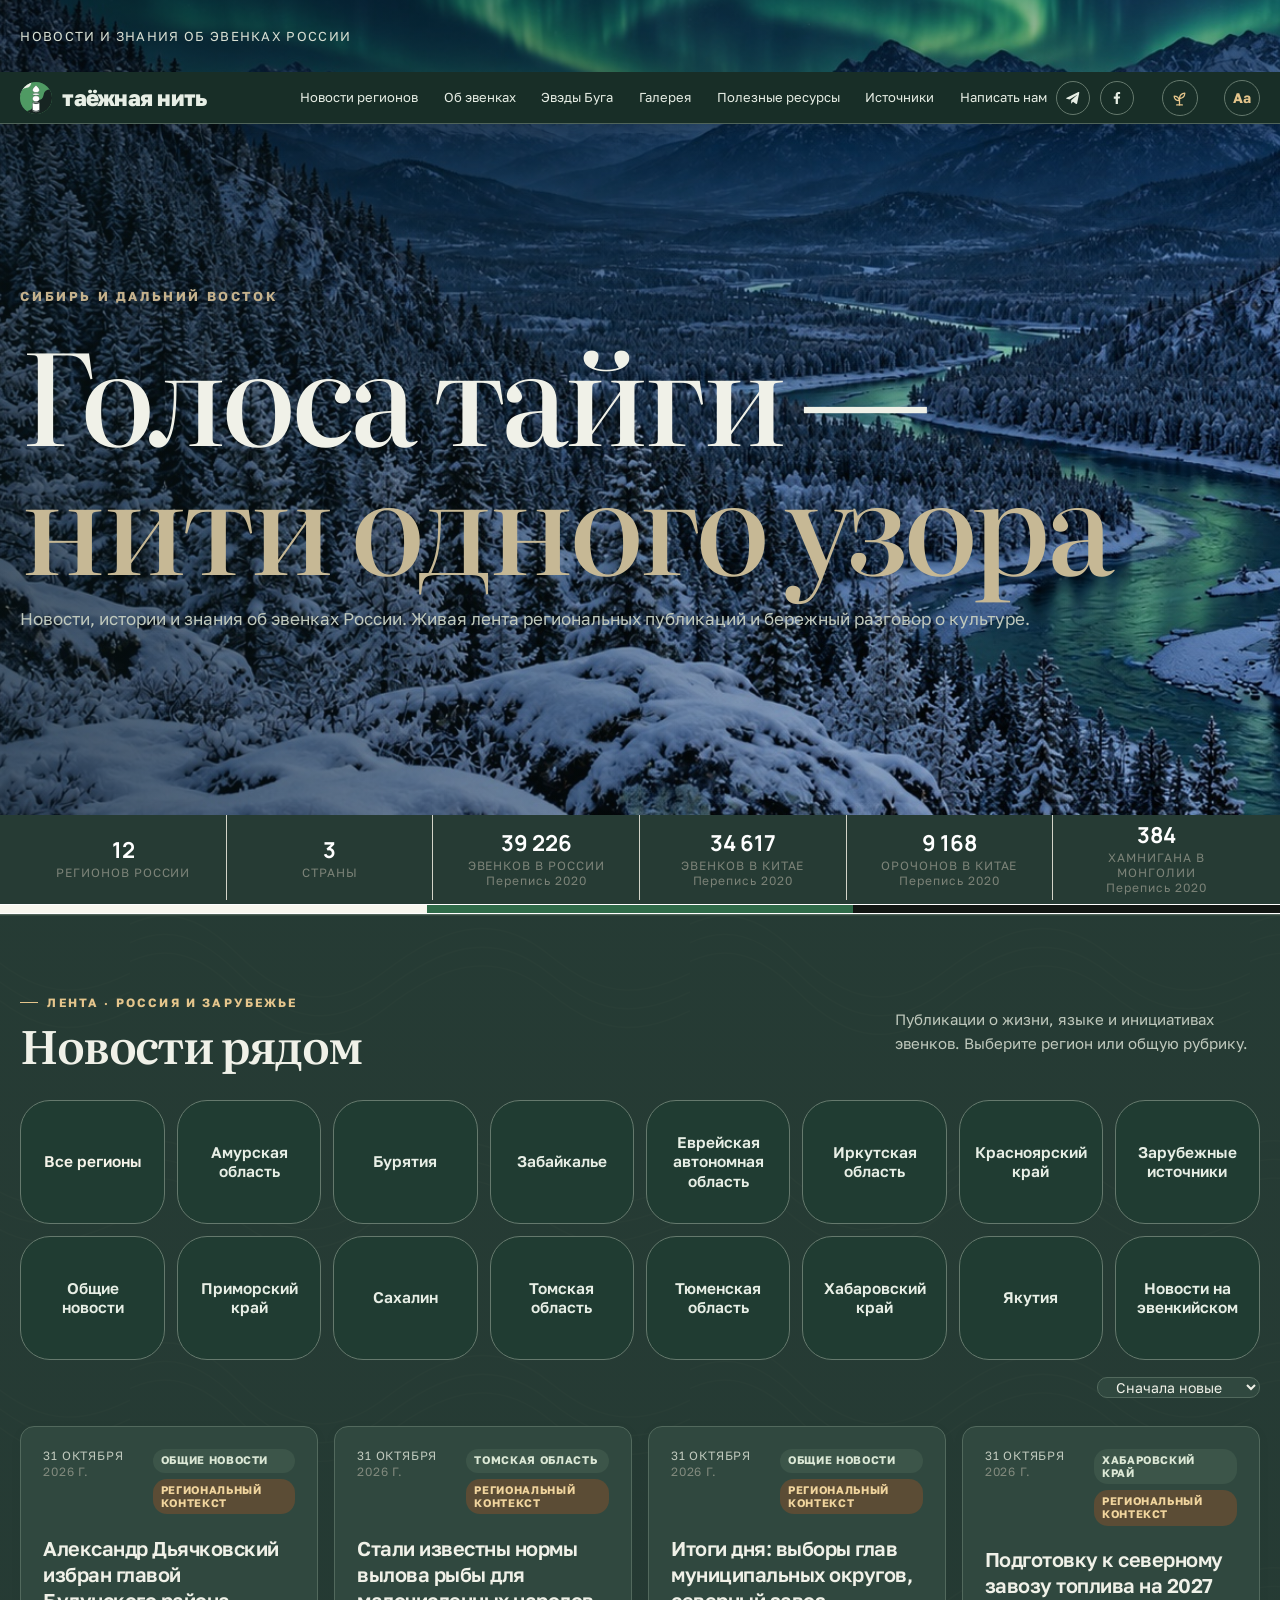
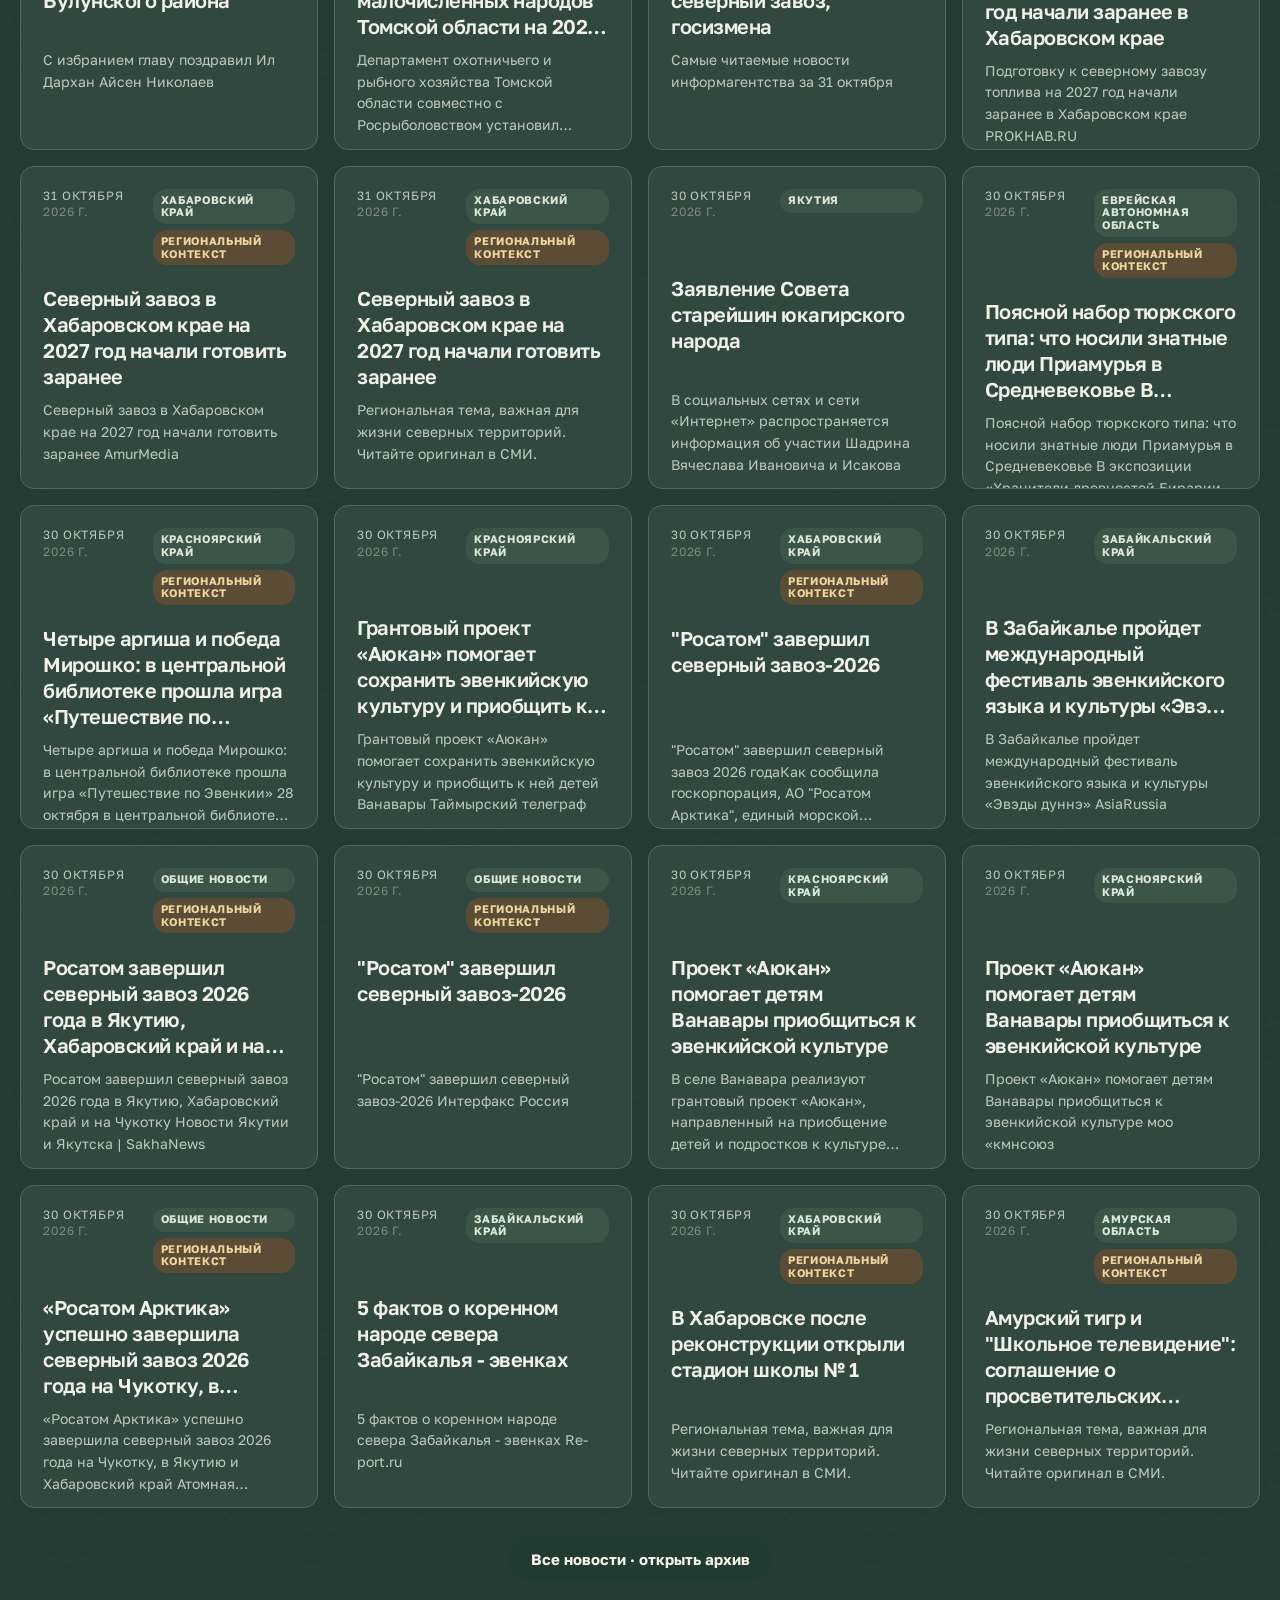
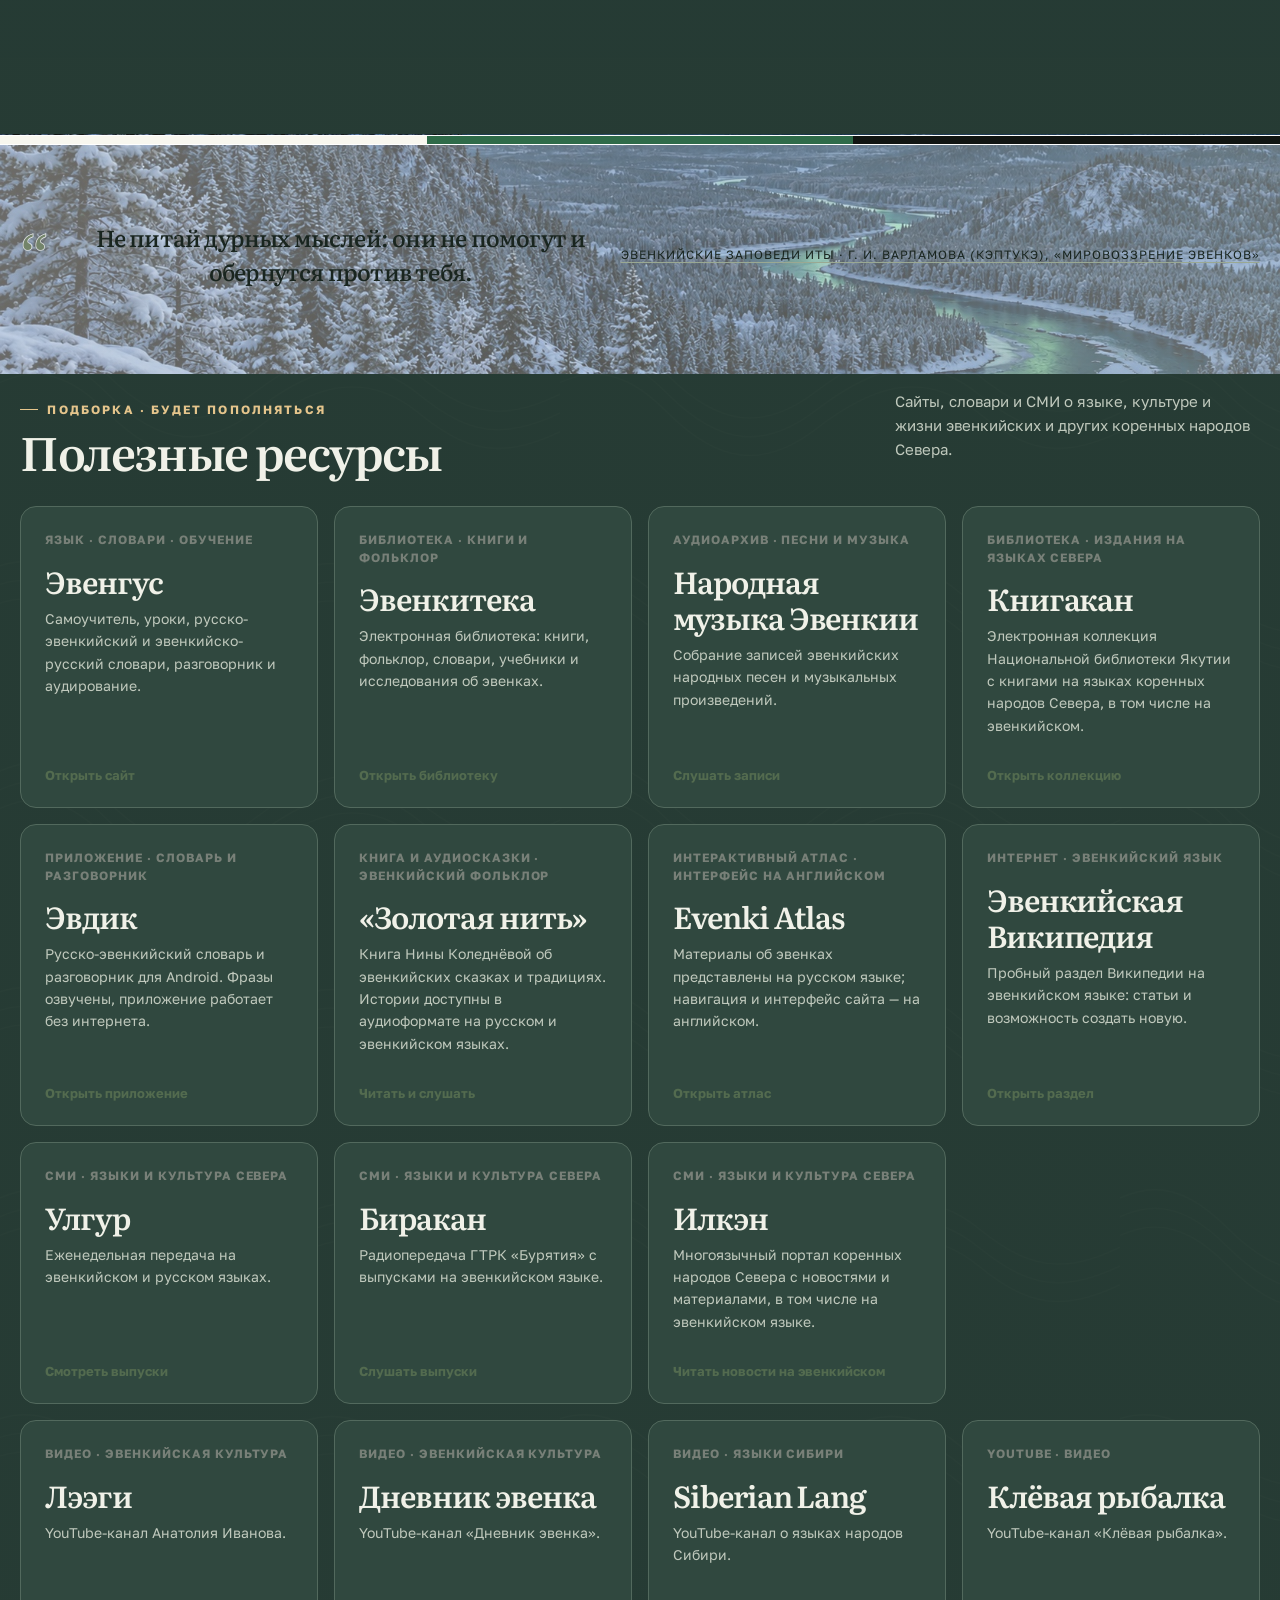
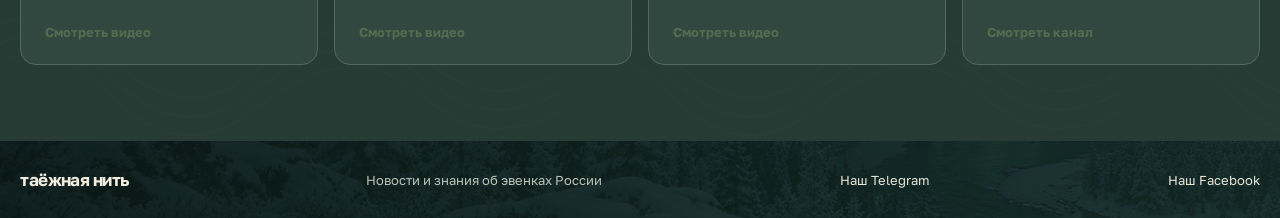
==== commit 0a0d7915: "Refresh news feed cache across site pages" ====
--- a/index.html
+++ b/index.html
@@ -168,7 +168,7 @@
 <a class="resource-card" href="https://www.youtube.com/@siberian-lang" target="_blank" rel="noopener noreferrer"><span class="resource-type">Видео · языки Сибири</span><h3>Siberian Lang</h3><p>YouTube-канал о языках народов Сибири.</p><span class="resource-visit">Смотреть видео</span></a>
 <a class="resource-card" href="https://www.youtube.com/@klevayarybalka" target="_blank" rel="noopener noreferrer"><span class="resource-type">YouTube · видео</span><h3>Клёвая рыбалка</h3><p>YouTube-канал «Клёвая рыбалка».</p><span class="resource-visit">Смотреть канал</span></a></div></div></div></section>
 </main>
-<footer class="footer"><div class="wrap"><strong>таёжная нить</strong><span>Новости и знания об эвенках России</span><a href="https://t.me/taiga_thread" target="_blank" rel="noopener noreferrer">Наш Telegram</a><a href="https://www.facebook.com/groups/1427835186122942/" target="_blank" rel="noopener noreferrer">Наш Facebook</a></div></footer><script src="news-data.js?v=20261023-remove-indigenous-russia"></script><script src="quote-data.js?v=20261001-4"></script><script>
+<footer class="footer"><div class="wrap"><strong>таёжная нить</strong><span>Новости и знания об эвенках России</span><a href="https://t.me/taiga_thread" target="_blank" rel="noopener noreferrer">Наш Telegram</a><a href="https://www.facebook.com/groups/1427835186122942/" target="_blank" rel="noopener noreferrer">Наш Facebook</a></div></footer><script src="news-data.js?v=20261031-latest-feed-449"></script><script src="quote-data.js?v=20261001-4"></script><script>
 const manualKey="taezhnaya-nit-manual-news-v1";function readManual(){try{return JSON.parse(localStorage.getItem(manualKey)||"[]")}catch(e){return []}}function isUnrelatedSearchMatch(item){const text=[item.title,item.desc,item.description,item.link].join(' ');const url=String(item.link||'');const knownFalseUrl=/(?:mnb\.mn\/article\/solongo-1-2|ikon\.mn\/n\/3qy0|ikon\.mn\/n\/3qs9|ngs24\.ru\/text\/gorod\/2026\/10\/12\/76694947)/i.test(url);const direct=/(эвенк[а-яё]*|ороч[её]н[а-яё]*|хамниган[а-яё]*|манегр[а-яё]*|тунгус[а-яё]*|evenki|ewenki|oroqen|orochon|鄂温克|鄂伦春)/i.test(text);const homonym=/(^|[^а-яёa-z])(?:солонго|солонгос|солонц)[а-яёa-z]*(?=$|[^а-яёa-z])/i.test(text);const solon=/(^|[^а-яёa-z])солон[а-яё]*(?=$|[^а-яёa-z])/i.test(text);const context=/(народ|этнос|язык|культур|традиц|обыча|истори|наслед|шаман|оленевод|олен|охот|хозяйств|фольклор|поселен|автономн)/i.test(text);const kamchatkaContextWithoutEvenki=/(^|[^а-яё])камчат[а-яё]*/i.test(text)&&!direct;return knownFalseUrl||kamchatkaContextWithoutEvenki||(homonym&&!direct)||(solon&&!direct&&!context)}const manual=readManual();const cleanManual=manual.filter(s=>!isUnrelatedSearchMatch(s));if(cleanManual.length!==manual.length){try{localStorage.setItem(manualKey,JSON.stringify(cleanManual))}catch(e){}}const stories=[...(window.newsStories||[]),...cleanManual].filter(s=>!isUnrelatedSearchMatch(s));let region='Все регионы';const grid=document.getElementById('newsGrid');function esc(v){return String(v??'').replace(/[&<>\"']/g,c=>({'&':'&amp;','<':'&lt;','>':'&gt;','\"':'&quot;',"'":'&#39;'}[c]))}function headline(s){const source=String(s.source||'').trim();if(!source)return String(s.title||'').trim();const escaped=source.replace(/[.*+?^${}()|[\]\\]/g,'\\$&');return String(s.title||'').replace(new RegExp('\\s*(?:[-–—|·]\\s*)?'+escaped+'\\s*$','i'),'').replace(/[\s·|–—-]+$/,'').trim()}function overviewText(s){if(s.region!=='Зарубежные источники')return s.desc||'';if(s.overviewRu||s.descRu)return s.overviewRu||s.descRu;const text=String(s.desc||'');return /[А-Яа-яЁё]/.test(text)&&!/[\u3400-\u9fff\u3040-\u30ff\uac00-\ud7af]/.test(text)?text:''}function render(){const asc=document.getElementById('sort').value==='old';let rows=stories.filter(s=>s.link&&/^https?:\/\//i.test(s.link)&&!s.archiveOnly&&(region==='Все регионы'||s.region===region||(region==='Новости на эвенкийском'&&s.languageNews)));rows.sort((a,b)=>asc?a.date.localeCompare(b.date):b.date.localeCompare(a.date));grid.innerHTML=rows.length?rows.slice(0,20).map(s=>{const overview=overviewText(s);return `<a class="news-card" href="${esc(s.link)}" target="_blank" rel="noopener noreferrer" aria-label="Открыть публикацию «${esc(headline(s))}» на сайте ${esc(s.source)}"><div class="card-meta"><span class="story-date"><span>${new Date(s.date+'T00:00:00').toLocaleDateString('ru-RU',{day:'numeric',month:'long'})}</span><span>${new Date(s.date+'T00:00:00').getFullYear()} г.</span></span><span class="region-tag">${esc(s.region)}</span>${s.relevance==='context'?'<span class="context-tag">Региональный контекст</span>':''}${s.languageNews?'<span class="context-tag">На эвенкийском</span>':''}</div><h3>${esc(headline(s))}</h3>${overview?`<p>${esc(overview)}</p>`:''}<div class="card-foot"><span>${esc(s.source)}</span></div></a>`}).join(''):'<div class="no-results">В этом регионе пока нет публикаций.</div>'}document.getElementById('filters').addEventListener('click',e=>{const chip=e.target.closest('.chip');if(chip){document.querySelectorAll('.chip').forEach(x=>x.classList.remove('active'));chip.classList.add('active');region=chip.dataset.region;render()}});document.getElementById('sort').addEventListener('change',render);render();
 const quoteKey="taezhnaya-nit-quotes-v3",lastQuoteKey="taezhnaya-nit-last-quote-v3",defaultQuotes=window.TAEZHNAYA_QUOTES||[];function normalizeQuoteSource(source){return String(source||"").replace(/\s*·\s*пересказ\b/gi,"").replace("Эвенкийские заповеди Иты (народные)","Эвенкийские заповеди Иты")}function getQuotes(){try{const saved=JSON.parse(localStorage.getItem(quoteKey));const quotes=Array.isArray(saved)&&saved.length?saved:defaultQuotes;return quotes.map(q=>q&&typeof q==="object"?{...q,source:normalizeQuoteSource(q.source)}:q)}catch(e){return defaultQuotes.map(q=>q&&typeof q==="object"?{...q,source:normalizeQuoteSource(q.source)}:q)}}function displayQuote(){const quotes=getQuotes();if(!quotes.length)return;let previous=-1;try{const stored=localStorage.getItem(lastQuoteKey);if(stored!==null)previous=Number(stored)}catch(e){}let index=quotes.length===1?0:Math.floor(Math.random()*quotes.length);if(quotes.length>1&&Number.isInteger(previous)&&previous>=0&&previous<quotes.length){index=Math.floor(Math.random()*(quotes.length-1));if(index>=previous)index++}try{localStorage.setItem(lastQuoteKey,String(index))}catch(e){}const text=document.getElementById("quoteText"),source=document.getElementById("quoteSource");if(text)text.textContent=quotes[index].text;if(source){source.replaceChildren();let safeSourceUrl="";try{const parsed=new URL(quotes[index].sourceUrl,location.href);if(parsed.protocol==="https:"||parsed.protocol==="http:")safeSourceUrl=parsed.href}catch(e){}if(safeSourceUrl){const link=document.createElement("a");link.href=safeSourceUrl;link.target="_blank";link.rel="noopener noreferrer";link.textContent=quotes[index].source||"Источник";source.append(link)}else source.textContent=quotes[index].source||""}}displayQuote();const clickableQuote=document.getElementById("quoteText"),quoteBand=clickableQuote?.closest(".quote-band");if(quoteBand){quoteBand.tabIndex=0;quoteBand.setAttribute("aria-label","Цитата. Нажмите, чтобы показать следующую.");quoteBand.style.cursor="pointer";quoteBand.addEventListener("focus",()=>{quoteBand.style.outline="2px solid var(--gold,#d8b276)";quoteBand.style.outlineOffset="5px"});quoteBand.addEventListener("blur",()=>{quoteBand.style.outline="";quoteBand.style.outlineOffset=""});quoteBand.addEventListener("click",event=>{if(!event.target.closest("a"))displayQuote()});quoteBand.addEventListener("keydown",event=>{if(event.target===quoteBand&&(event.key==="Enter"||event.key===" ")){event.preventDefault();displayQuote()}})}
 </script><script src="font-scale.js"></script><script src="season-theme.js?v=20261031-global-font-no-lens"></script></body></html>
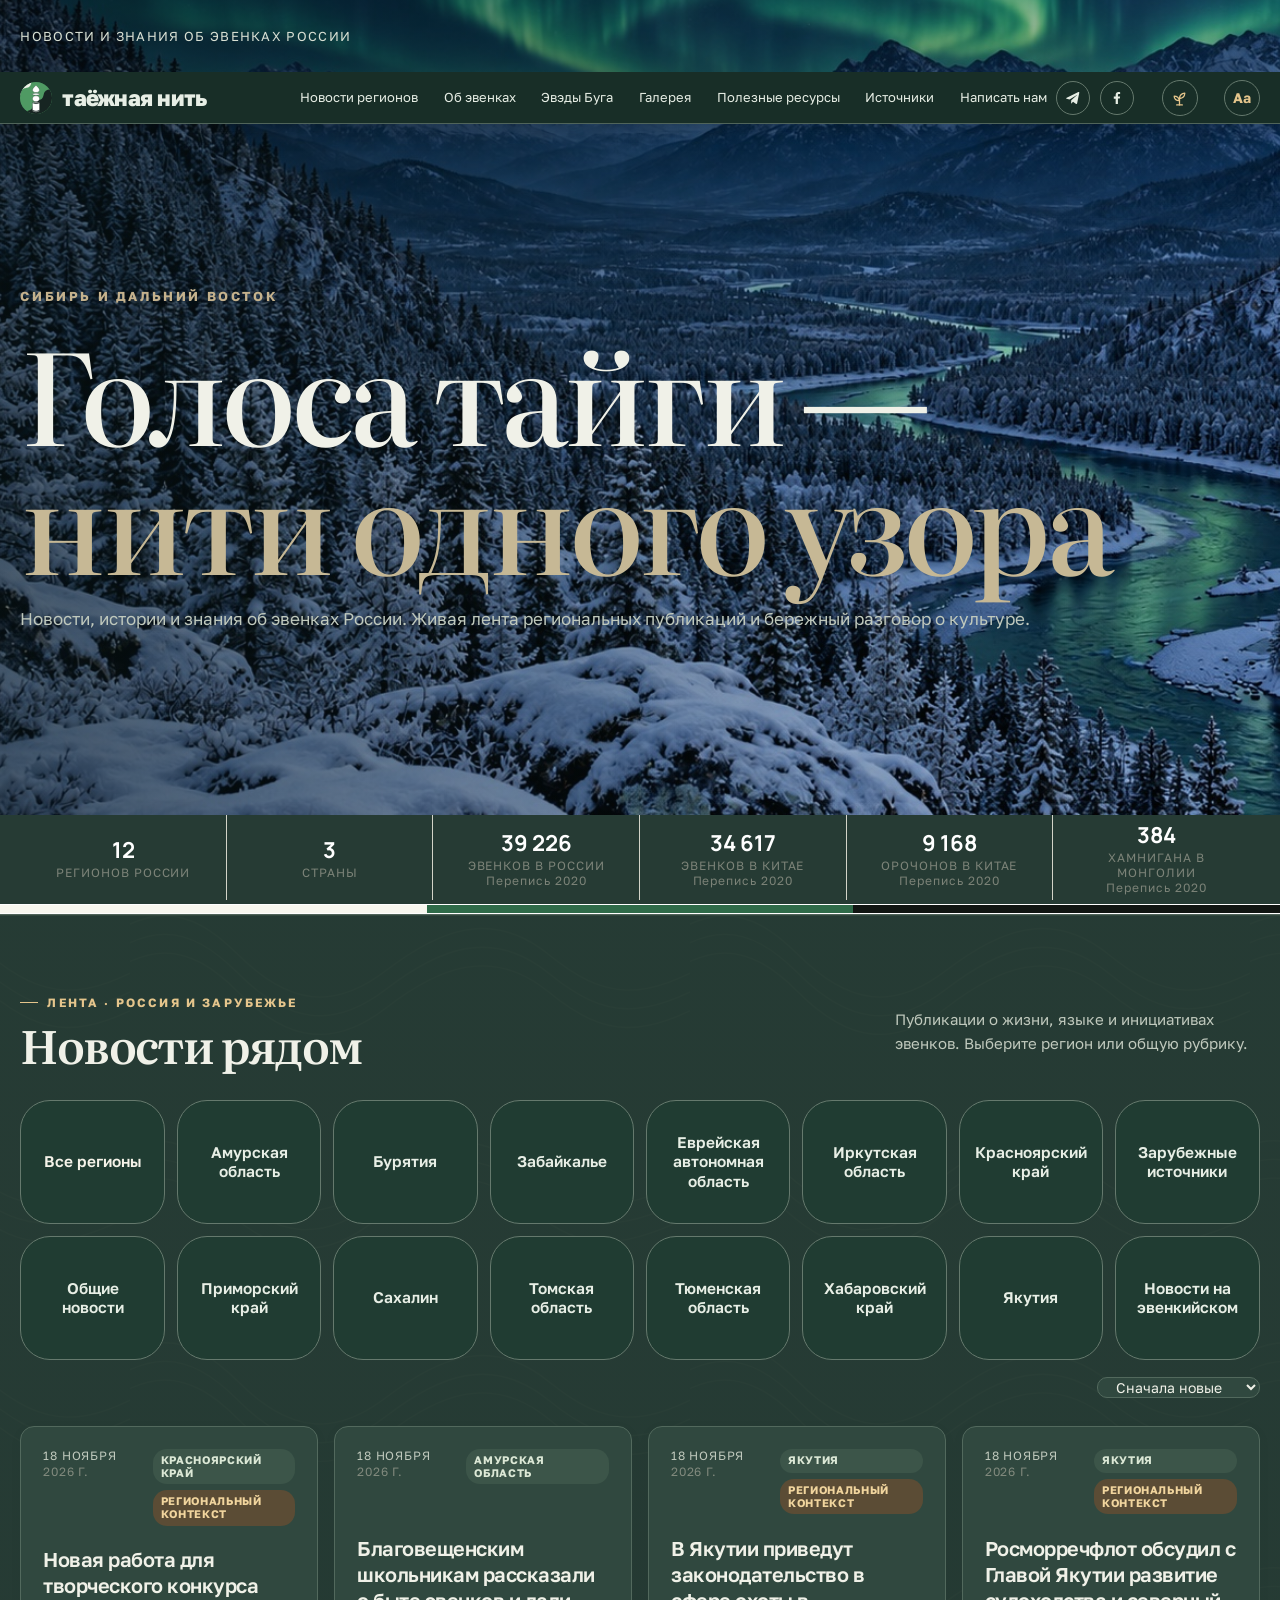
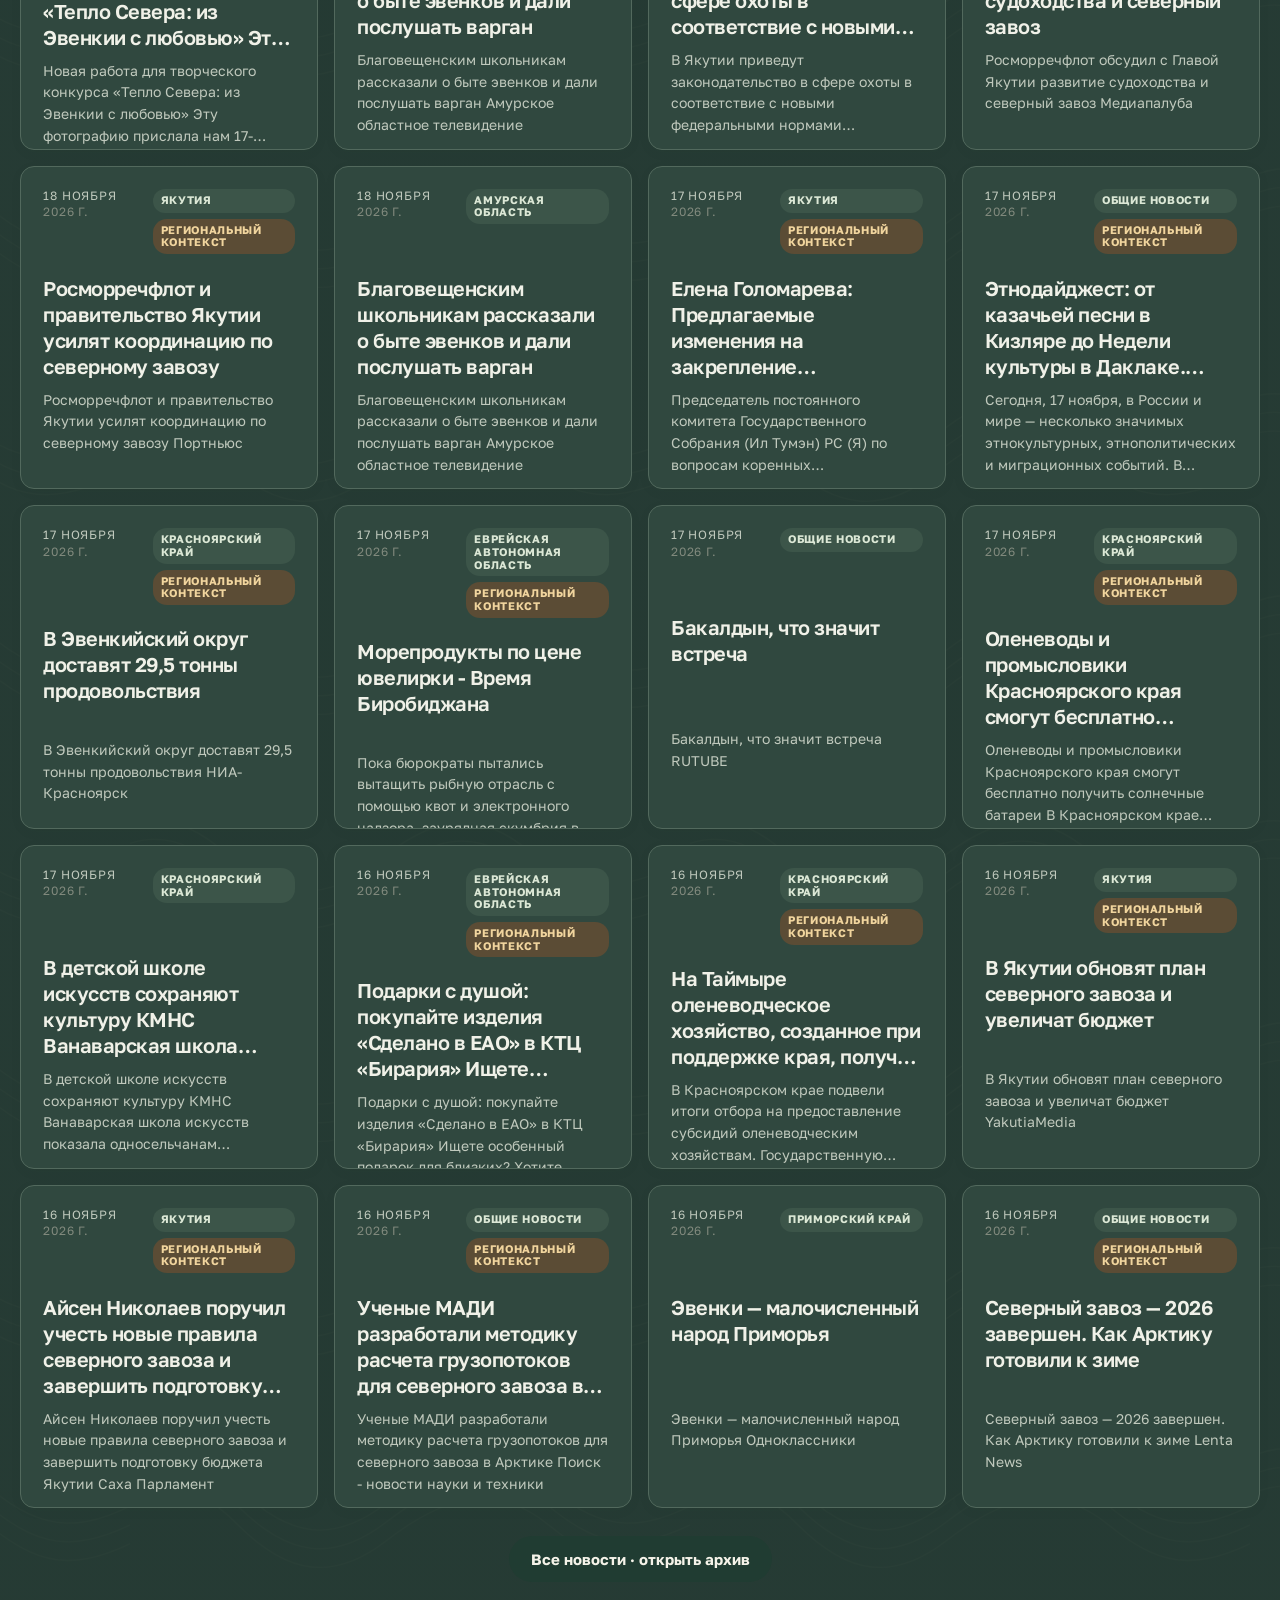
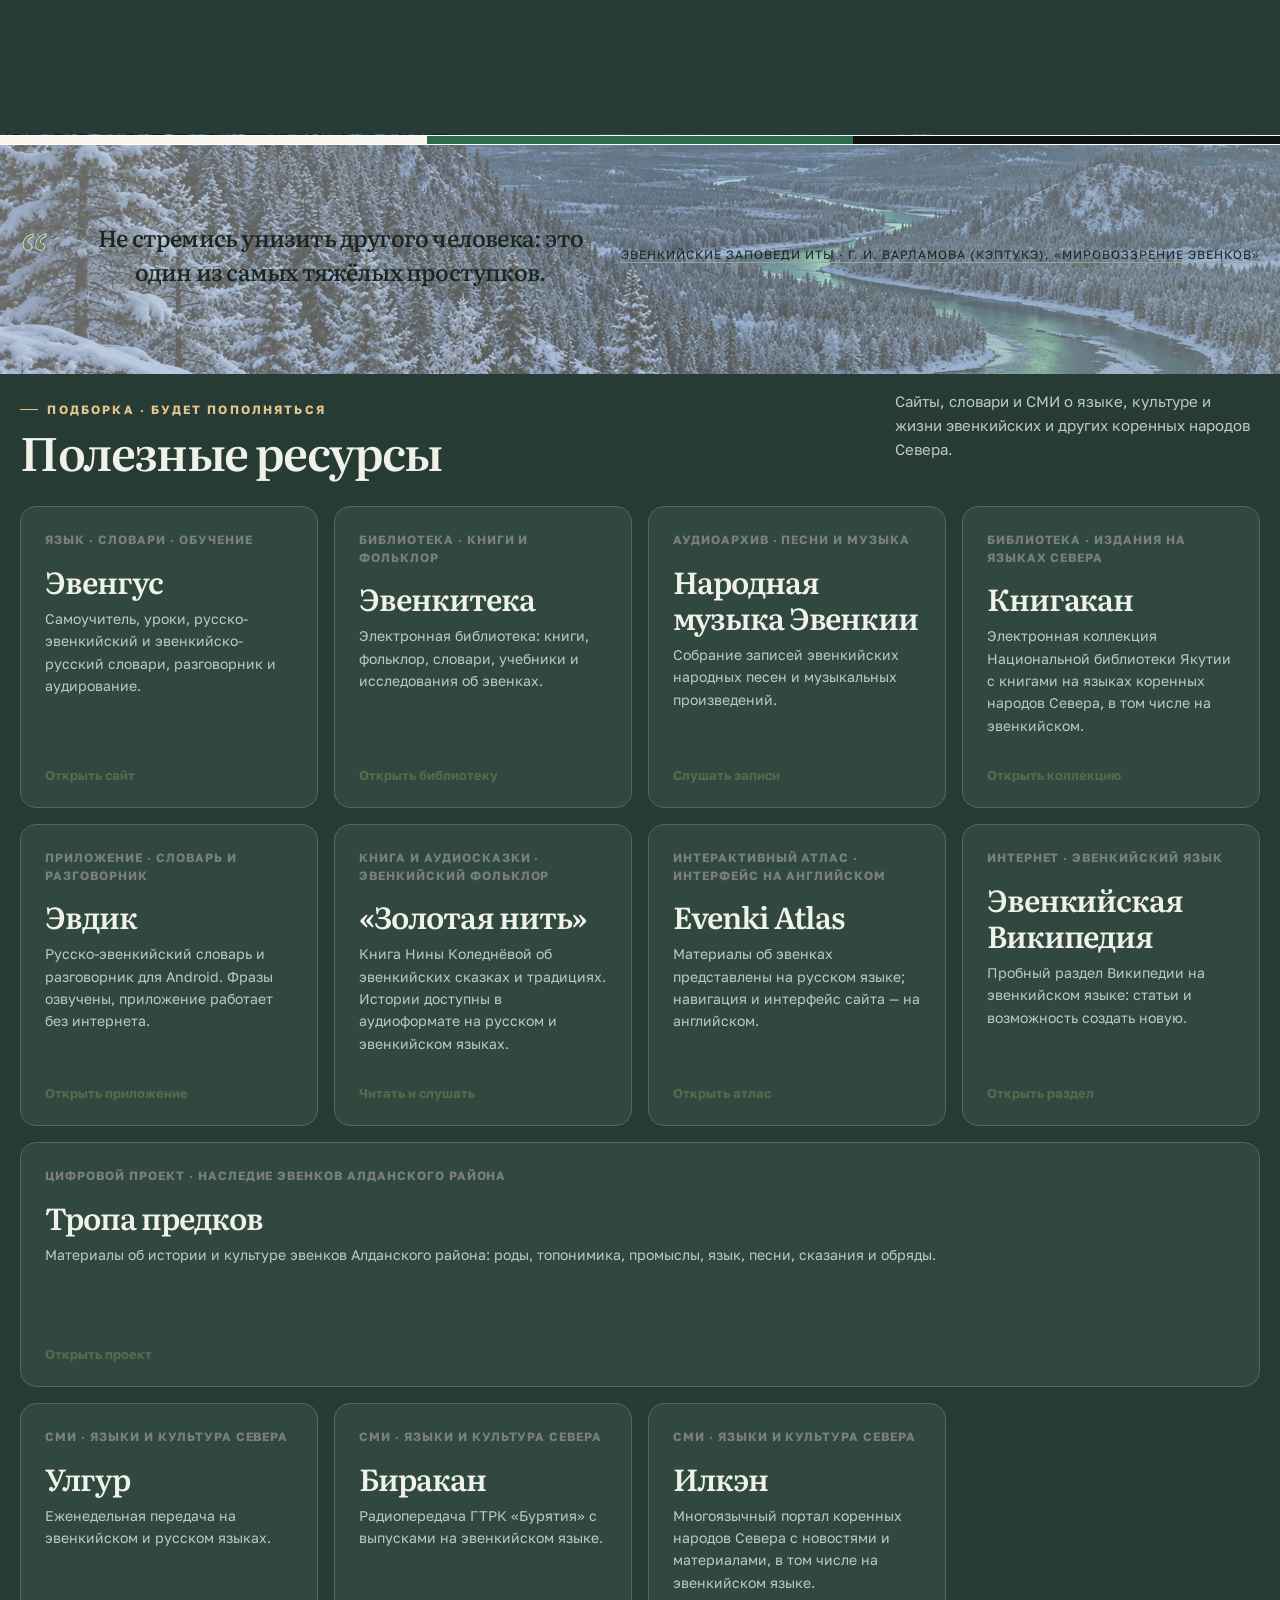
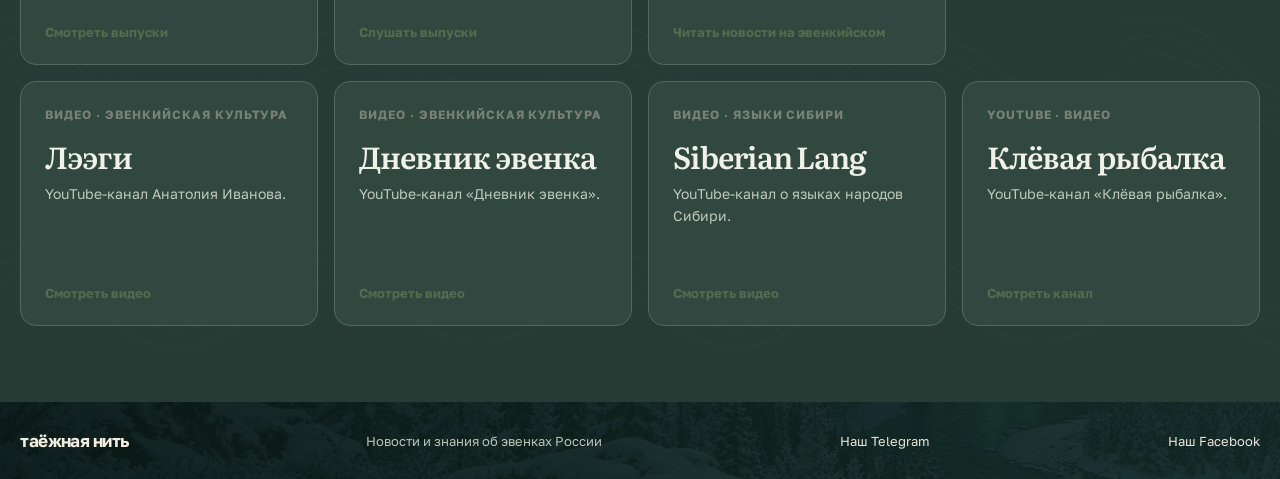
==== commit 9f0834e9: "Добавить ресурс «Тропа предков»" ====
--- a/index.html
+++ b/index.html
@@ -160,7 +160,8 @@
 <a class="resource-card" href="https://evenkiya.krasu.ru/sound/sound.html" target="_blank" rel="noopener noreferrer"><span class="resource-type">Аудиоархив · песни и музыка</span><h3>Народная музыка Эвенкии</h3><p>Собрание записей эвенкийских народных песен и музыкальных произведений.</p><span class="resource-visit">Слушать записи</span></a>
 <a class="resource-card" href="https://knigakan.e.nlrs.ru/scollections/833" target="_blank" rel="noopener noreferrer"><span class="resource-type">Библиотека · издания на языках Севера</span><h3>Книгакан</h3><p>Электронная коллекция Национальной библиотеки Якутии с книгами на языках коренных народов Севера, в том числе на эвенкийском.</p><span class="resource-visit">Открыть коллекцию</span></a>
 <a class="resource-card" href="https://media.mts.ru/society/197561-evenkiyskie-skazki" target="_blank" rel="noopener noreferrer"><span class="resource-type">Книга и аудиосказки · эвенкийский фольклор</span><h3>«Золотая нить»</h3><p>Книга Нины Коледнёвой об эвенкийских сказках и традициях. Истории доступны в аудиоформате на русском и эвенкийском языках.</p><span class="resource-visit">Читать и слушать</span></a>
-<a class="resource-card" href="https://www.evenki-atlas.org/index.html" target="_blank" rel="noopener noreferrer"><span class="resource-type">Интерактивный атлас · интерфейс на английском</span><h3>Evenki Atlas</h3><p>Материалы об эвенках представлены на русском языке; навигация и интерфейс сайта — на английском.</p><span class="resource-visit">Открыть атлас</span></a><a class="resource-card" href="https://incubator.wikimedia.org/wiki/Wp/evn/%D0%9D%D0%BE%D0%BD%D0%BE%D0%BF%D1%82%D1%8B_%D1%81%D1%82%D1%80%D0%B0%D0%BD%D0%B8%D1%86%D0%B0" target="_blank" rel="noopener noreferrer"><span class="resource-type">Интернет · эвенкийский язык</span><h3>Эвенкийская Википедия</h3><p>Пробный раздел Википедии на эвенкийском языке: статьи и возможность создать новую.</p><span class="resource-visit">Открыть раздел</span></a></div><div class="resource-row resource-row-media"><a class="resource-card" href="https://bgtrk.ru/tv/russia-1/ulgur/" target="_blank" rel="noopener noreferrer"><span class="resource-type">СМИ · языки и культура Севера</span><h3>Улгур</h3><p>Еженедельная передача на эвенкийском и русском языках.</p><span class="resource-visit">Смотреть выпуски</span></a>
+<a class="resource-card" href="https://www.evenki-atlas.org/index.html" target="_blank" rel="noopener noreferrer"><span class="resource-type">Интерактивный атлас · интерфейс на английском</span><h3>Evenki Atlas</h3><p>Материалы об эвенках представлены на русском языке; навигация и интерфейс сайта — на английском.</p><span class="resource-visit">Открыть атлас</span></a><a class="resource-card" href="https://incubator.wikimedia.org/wiki/Wp/evn/%D0%9D%D0%BE%D0%BD%D0%BE%D0%BF%D1%82%D1%8B_%D1%81%D1%82%D1%80%D0%B0%D0%BD%D0%B8%D1%86%D0%B0" target="_blank" rel="noopener noreferrer"><span class="resource-type">Интернет · эвенкийский язык</span><h3>Эвенкийская Википедия</h3><p>Пробный раздел Википедии на эвенкийском языке: статьи и возможность создать новую.</p><span class="resource-visit">Открыть раздел</span></a></div><a class="resource-card" href="https://tropapredkov.ru/" target="_blank" rel="noopener noreferrer"><span class="resource-type">Цифровой проект · наследие эвенков Алданского района</span><h3>Тропа предков</h3><p>Материалы об истории и культуре эвенков Алданского района: роды, топонимика, промыслы, язык, песни, сказания и обряды.</p><span class="resource-visit">Открыть проект</span></a>
+<div class="resource-row resource-row-media"><a class="resource-card" href="https://bgtrk.ru/tv/russia-1/ulgur/" target="_blank" rel="noopener noreferrer"><span class="resource-type">СМИ · языки и культура Севера</span><h3>Улгур</h3><p>Еженедельная передача на эвенкийском и русском языках.</p><span class="resource-visit">Смотреть выпуски</span></a>
 <a class="resource-card" href="https://bgtrk.ru/radio/radio-russia-russian/birakan/" target="_blank" rel="noopener noreferrer"><span class="resource-type">СМИ · языки и культура Севера</span><h3>Биракан</h3><p>Радиопередача ГТРК «Бурятия» с выпусками на эвенкийском языке.</p><span class="resource-visit">Слушать выпуски</span></a>
 <a class="resource-card" href="https://ilken.ru/evenki/category/novosti/" target="_blank" rel="noopener noreferrer"><span class="resource-type">СМИ · языки и культура Севера</span><h3>Илкэн</h3><p>Многоязычный портал коренных народов Севера с новостями и материалами, в том числе на эвенкийском языке.</p><span class="resource-visit">Читать новости на эвенкийском</span></a></div><div class="resource-row resource-row-video">
 <a class="resource-card" href="https://www.youtube.com/@anatolyleegi" target="_blank" rel="noopener noreferrer"><span class="resource-type">Видео · эвенкийская культура</span><h3>Лээги</h3><p>YouTube-канал Анатолия Иванова.</p><span class="resource-visit">Смотреть видео</span></a>
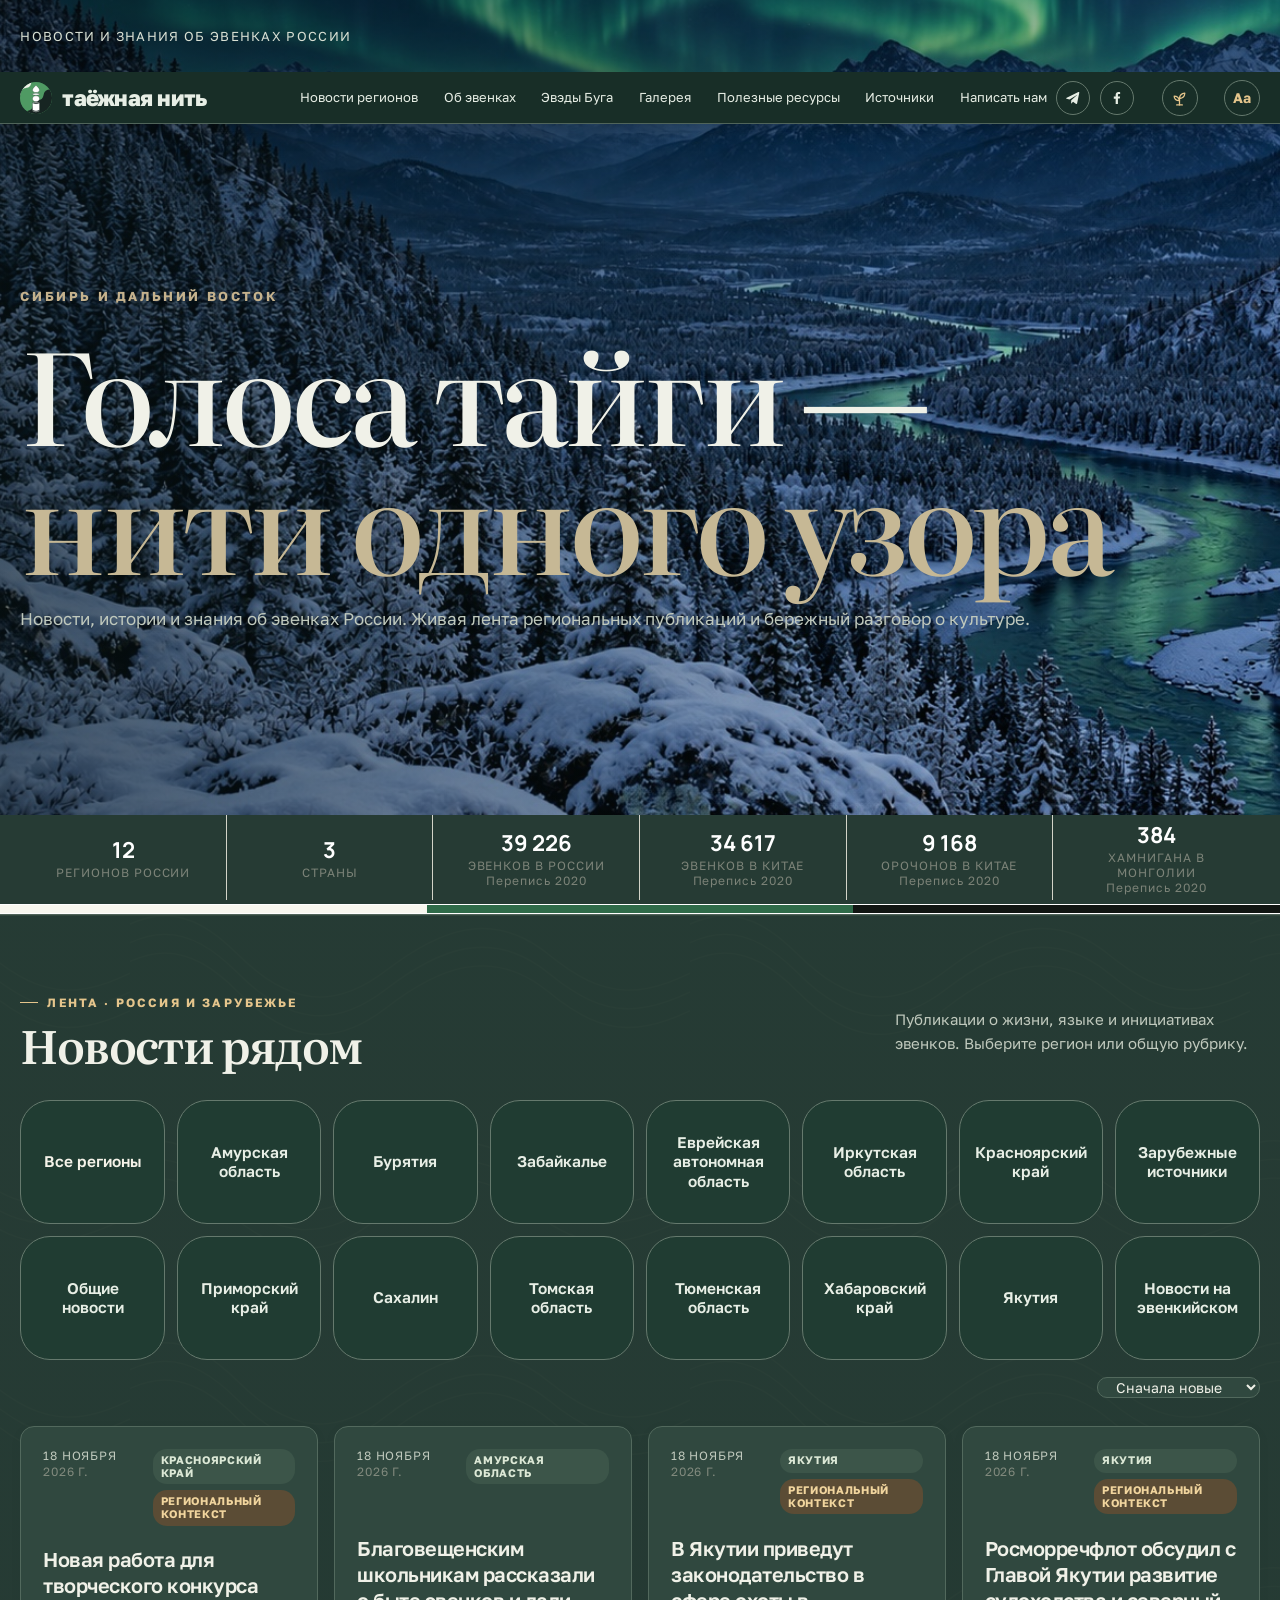
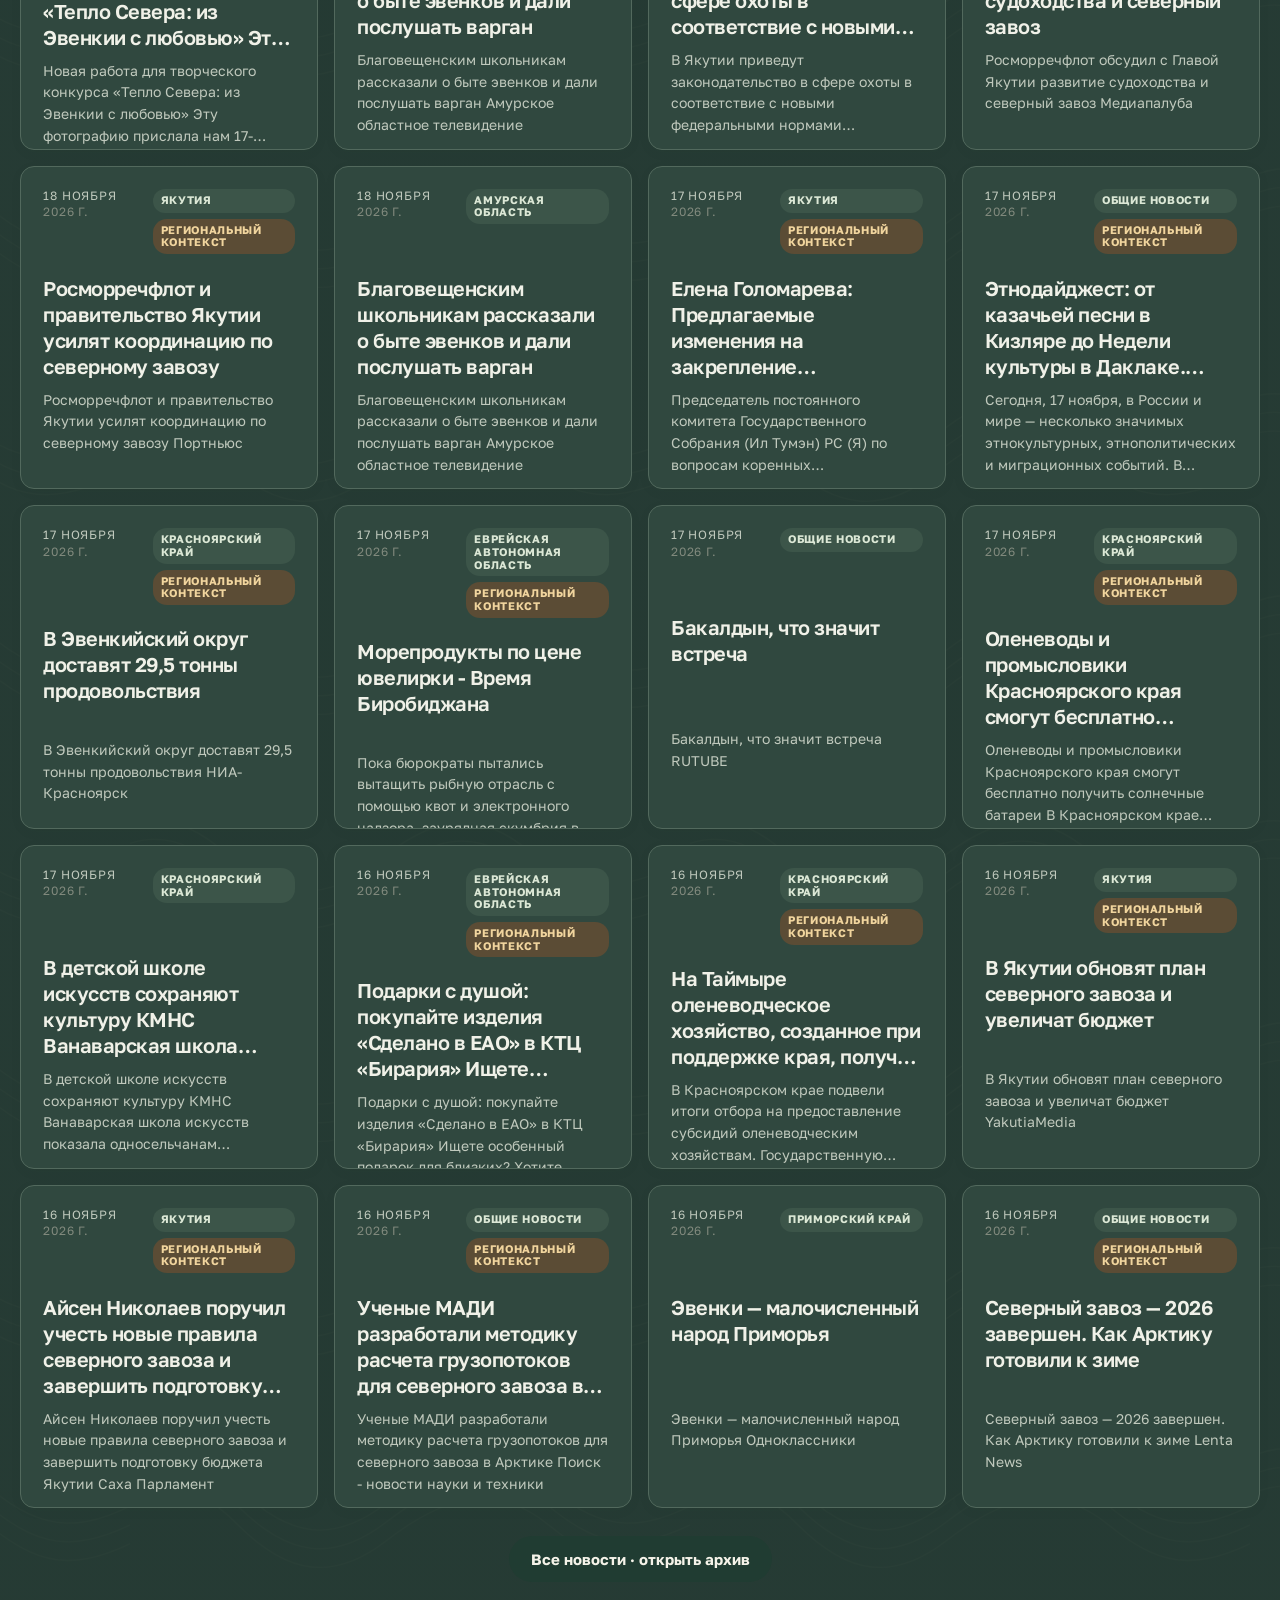
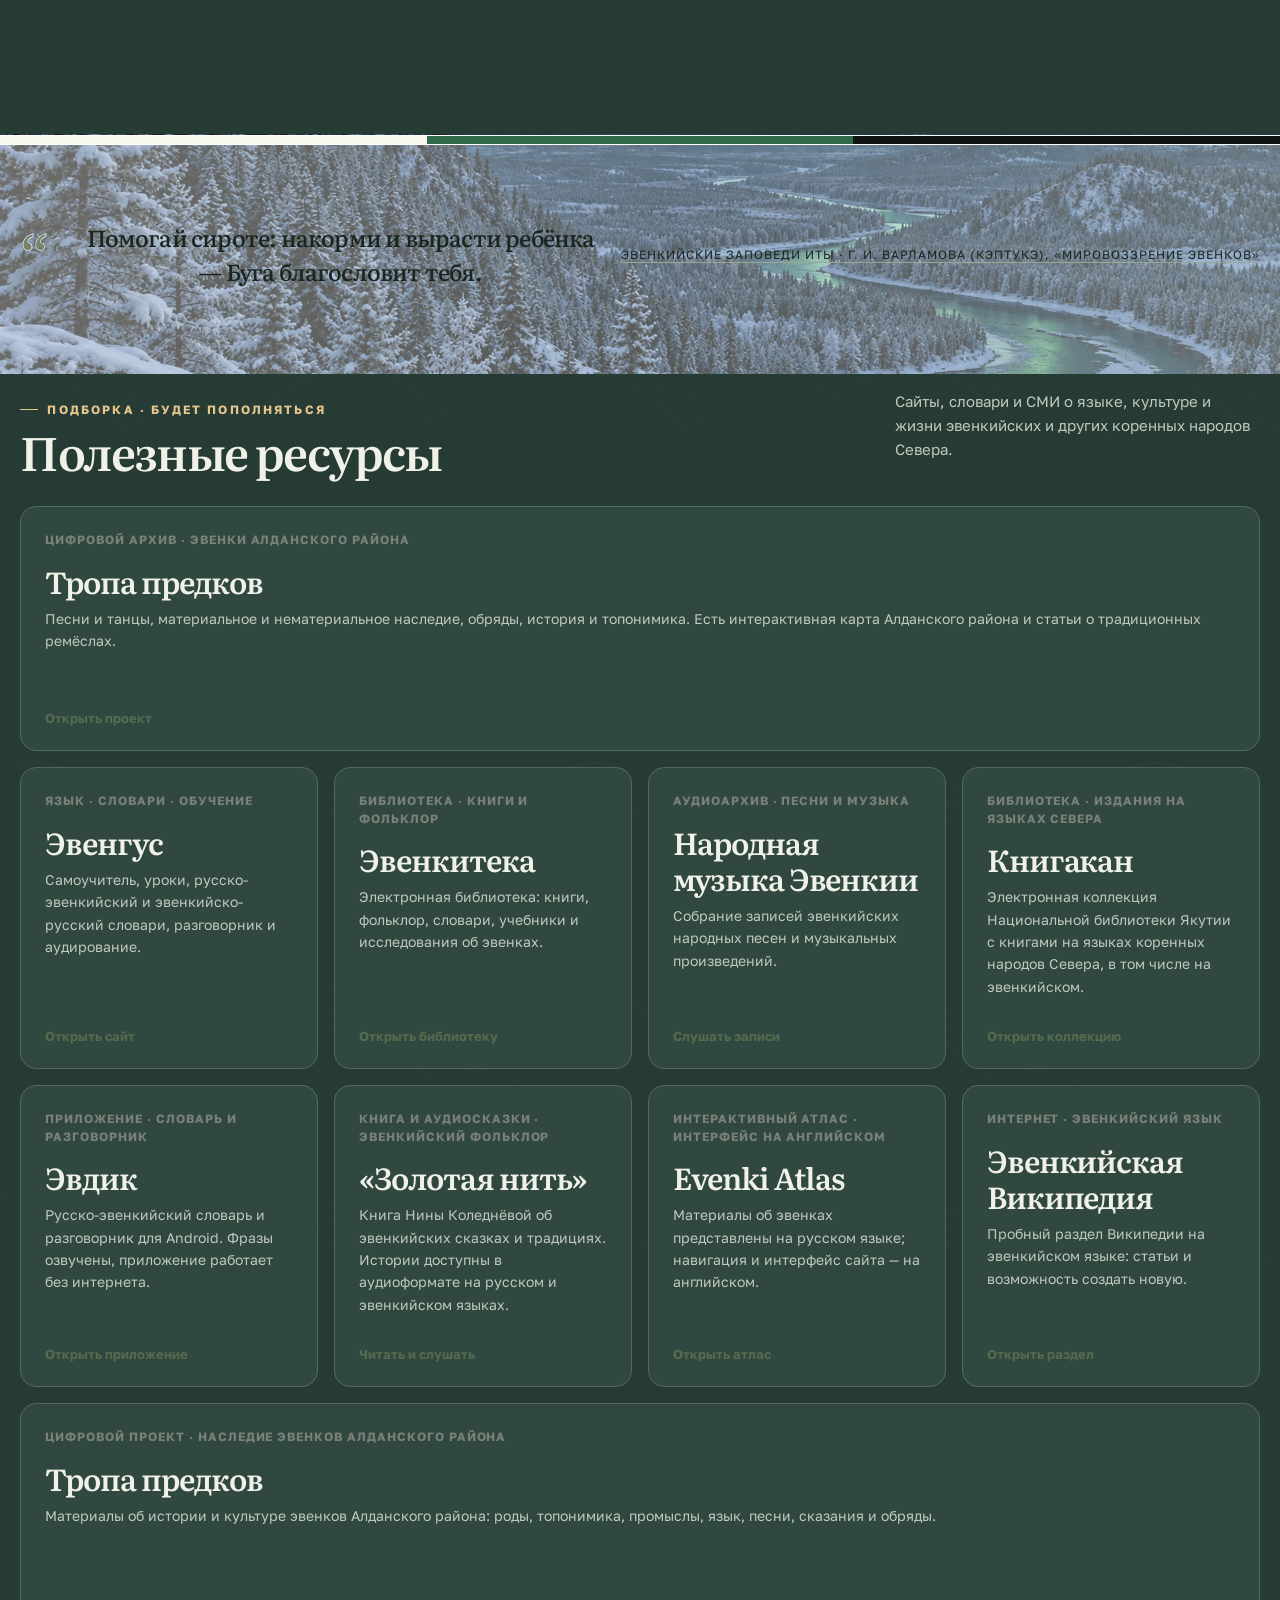
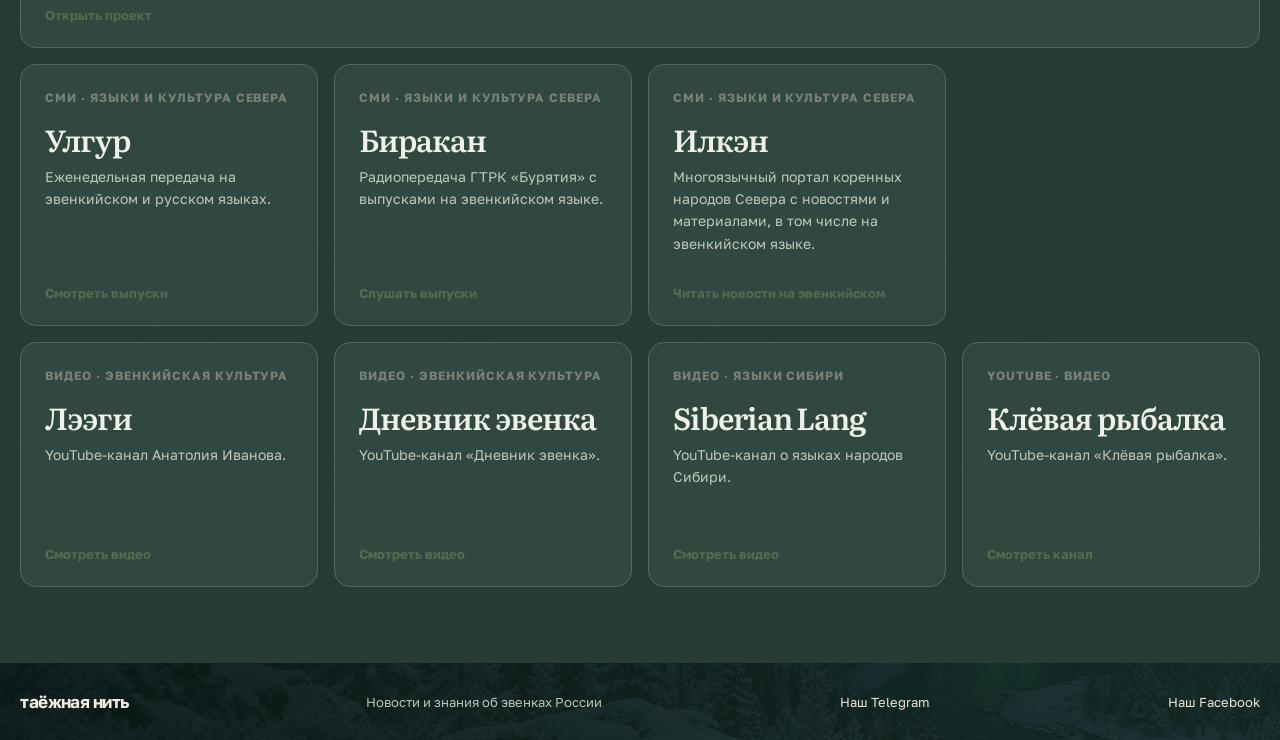
==== commit 2a454709: "Дополнить описание ресурса «Тропа предков»" ====
--- a/index.html
+++ b/index.html
@@ -154,7 +154,8 @@
 <section class="stats"><div class="wrap"><div class="stat"><strong>12</strong><span>регионов России</span></div><div class="stat"><strong>3</strong><span>страны</span></div><div class="stat"><strong>39 226</strong><span>эвенков в России<br><span class="census-label">Перепись 2020</span></span></div><div class="stat"><strong>34 617</strong><span>эвенков в Китае<br><span class="census-label">Перепись 2020</span></span></div><div class="stat"><strong>9 168</strong><span>орочонов в Китае<br><span class="census-label">Перепись 2020</span></span></div><div class="stat"><strong>384</strong><span>хамнигана в Монголии<br><span class="census-label">Перепись 2020</span></span></div></div></section>
 <section class="section news-area" id="news"><div class="wrap"><div class="section-head"><div><div class="section-kicker">Лента · Россия и зарубежье</div><h2>Новости рядом</h2></div><p class="section-intro">Публикации о жизни, языке и инициативах эвенков. Выберите регион или общую рубрику.</p></div><div class="filters" id="filters"><button class="chip active" data-region="Все регионы" data-symbol="✣"><span>Все регионы</span></button><button class="chip" data-region="Амурская область" data-symbol="🕊"><span>Амурская область</span></button><button class="chip" data-region="Бурятия" data-symbol="☼"><span>Бурятия</span></button><button class="chip" data-region="Забайкальский край" data-symbol="△"><span>Забайкалье</span></button><button class="chip" data-region="Еврейская автономная область" data-symbol="✧"><span>Еврейская автономная область</span></button><button class="chip" data-region="Иркутская область" data-symbol="≈"><span>Иркутская область</span></button><button class="chip" data-region="Красноярский край" data-symbol="⛰"><span>Красноярский край</span></button><button class="chip" data-region="Зарубежные источники" data-symbol="◎"><span>Зарубежные источники</span></button><button class="chip" data-region="Общие новости" data-symbol="◎"><span>Общие новости</span></button><button class="chip" data-region="Приморский край" data-symbol="≋"><span>Приморский край</span></button><button class="chip" data-region="Сахалинская область" data-symbol="⌁"><span>Сахалин</span></button><button class="chip" data-region="Томская область" data-symbol="⌂"><span>Томская область</span></button><button class="chip" data-region="Тюменская область" data-symbol="▤"><span>Тюменская область</span></button><button class="chip" data-region="Хабаровский край" data-symbol="🐅"><span>Хабаровский край</span></button><button class="chip" data-region="Якутия" data-symbol="❄"><span>Якутия</span></button><button class="chip" data-region="Новости на эвенкийском" data-symbol="᛫"><span>Новости на эвенкийском</span></button></div><div class="search-row"><select class="sort" id="sort" aria-label="Сортировка новостей"><option value="new">Сначала новые</option><option value="old">Сначала старые</option></select></div><div class="news-grid" id="newsGrid"></div><div class="archive-link-row"><a class="archive-link" href="news-archive.html">Все новости · открыть архив</a></div></div></section>
 
-<section class="section resources" id="resources"><section class="quote-band"><div class="wrap"><div class="quote-mark">“</div><blockquote id="quoteText">Доброе и справедливое слово — вечно.</blockquote><cite id="quoteSource"></cite></div></section><div class="wrap"><div class="section-head"><div><div class="section-kicker">Подборка · будет пополняться</div><h2>Полезные ресурсы</h2></div><p class="section-intro">Сайты, словари и СМИ о языке, культуре и жизни эвенкийских и других коренных народов Севера.</p></div><div class="resources-grid"><div class="resource-row resource-row-main"><a class="resource-card" href="https://www.evengus.ru/" target="_blank" rel="noopener noreferrer"><span class="resource-type">Язык · словари · обучение</span><h3>Эвенгус</h3><p>Самоучитель, уроки, русско-эвенкийский и эвенкийско-русский словари, разговорник и аудирование.</p><span class="resource-visit">Открыть сайт</span></a>
+<section class="section resources" id="resources"><section class="quote-band"><div class="wrap"><div class="quote-mark">“</div><blockquote id="quoteText">Доброе и справедливое слово — вечно.</blockquote><cite id="quoteSource"></cite></div></section><div class="wrap"><div class="section-head"><div><div class="section-kicker">Подборка · будет пополняться</div><h2>Полезные ресурсы</h2></div><p class="section-intro">Сайты, словари и СМИ о языке, культуре и жизни эвенкийских и других коренных народов Севера.</p></div><div class="resources-grid"><a class="resource-card" href="https://tropapredkov.ru/" target="_blank" rel="noopener noreferrer"><span class="resource-type">Цифровой архив · эвенки Алданского района</span><h3>Тропа предков</h3><p>Песни и танцы, материальное и нематериальное наследие, обряды, история и топонимика. Есть интерактивная карта Алданского района и статьи о традиционных ремёслах.</p><span class="resource-visit">Открыть проект</span></a>
+<div class="resource-row resource-row-main"><a class="resource-card" href="https://www.evengus.ru/" target="_blank" rel="noopener noreferrer"><span class="resource-type">Язык · словари · обучение</span><h3>Эвенгус</h3><p>Самоучитель, уроки, русско-эвенкийский и эвенкийско-русский словари, разговорник и аудирование.</p><span class="resource-visit">Открыть сайт</span></a>
 <a class="resource-card" href="https://play.google.com/store/apps/details?id=com.rusdelphi.evdic&amp;hl=ru&amp;gl=US" target="_blank" rel="noopener noreferrer"><span class="resource-type">Приложение · словарь и разговорник</span><h3>Эвдик</h3><p>Русско-эвенкийский словарь и разговорник для Android. Фразы озвучены, приложение работает без интернета.</p><span class="resource-visit">Открыть приложение</span></a>
 <a class="resource-card" href="https://www.evenkiteka.ru/" target="_blank" rel="noopener noreferrer"><span class="resource-type">Библиотека · книги и фольклор</span><h3>Эвенкитека</h3><p>Электронная библиотека: книги, фольклор, словари, учебники и исследования об эвенках.</p><span class="resource-visit">Открыть библиотеку</span></a>
 <a class="resource-card" href="https://evenkiya.krasu.ru/sound/sound.html" target="_blank" rel="noopener noreferrer"><span class="resource-type">Аудиоархив · песни и музыка</span><h3>Народная музыка Эвенкии</h3><p>Собрание записей эвенкийских народных песен и музыкальных произведений.</p><span class="resource-visit">Слушать записи</span></a>
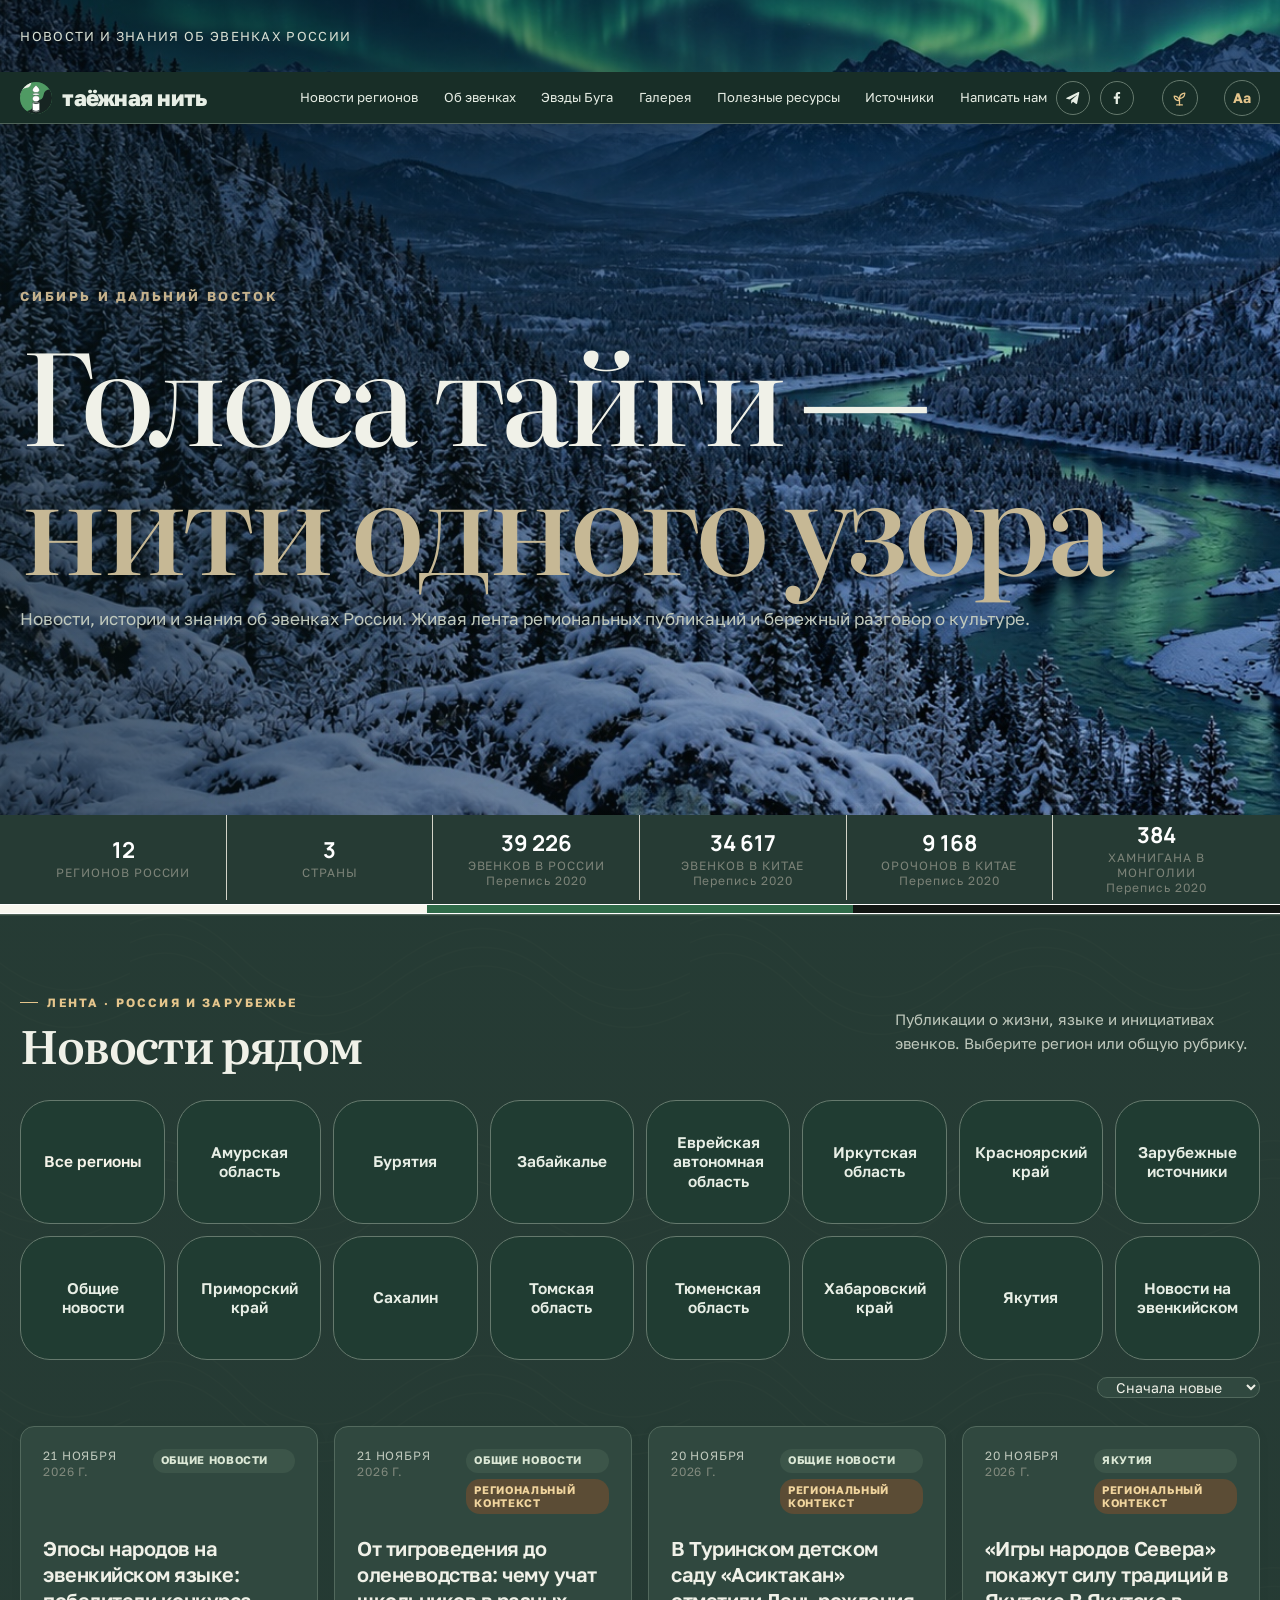
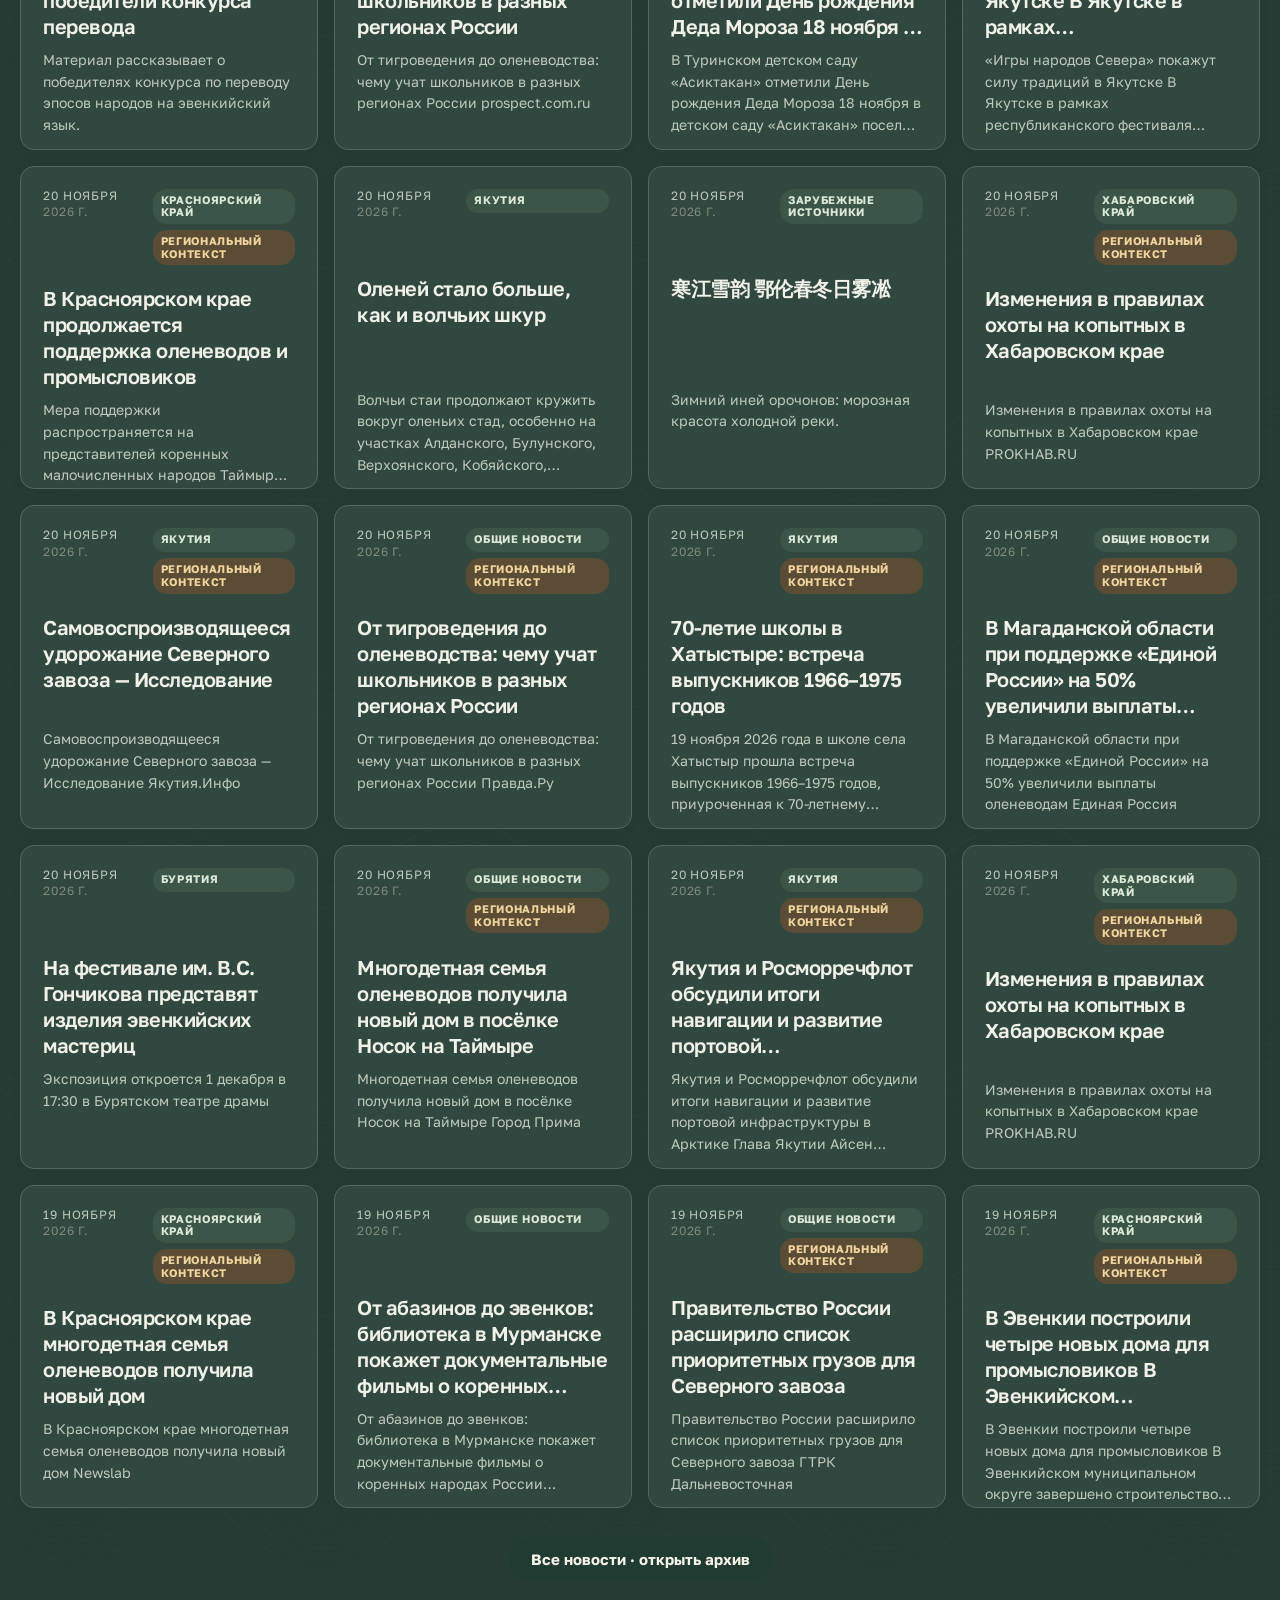
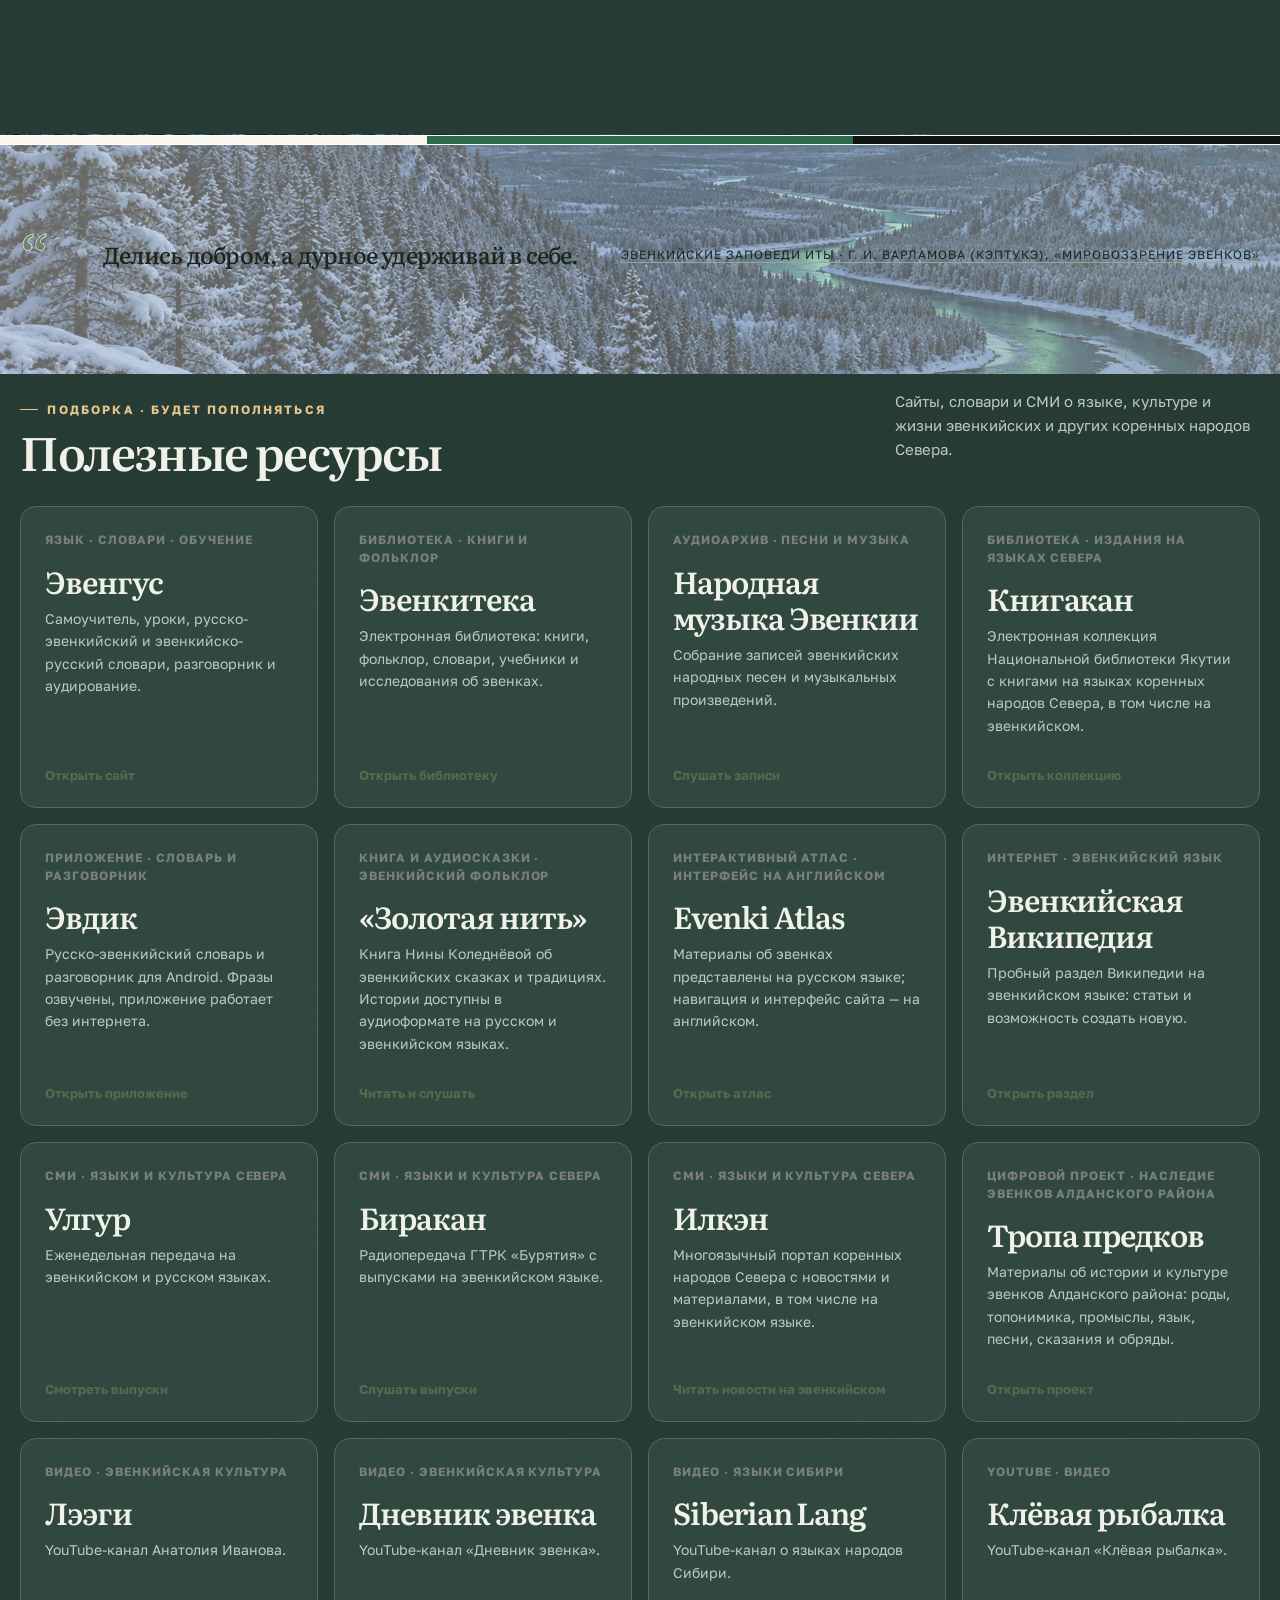
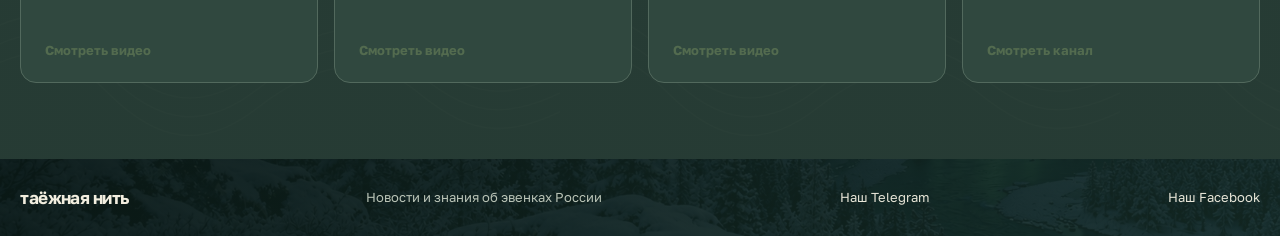
==== commit 4921ecc7: "Place Tropa Predkov beside Ilken resource" ====
--- a/index.html
+++ b/index.html
@@ -154,17 +154,16 @@
 <section class="stats"><div class="wrap"><div class="stat"><strong>12</strong><span>регионов России</span></div><div class="stat"><strong>3</strong><span>страны</span></div><div class="stat"><strong>39 226</strong><span>эвенков в России<br><span class="census-label">Перепись 2020</span></span></div><div class="stat"><strong>34 617</strong><span>эвенков в Китае<br><span class="census-label">Перепись 2020</span></span></div><div class="stat"><strong>9 168</strong><span>орочонов в Китае<br><span class="census-label">Перепись 2020</span></span></div><div class="stat"><strong>384</strong><span>хамнигана в Монголии<br><span class="census-label">Перепись 2020</span></span></div></div></section>
 <section class="section news-area" id="news"><div class="wrap"><div class="section-head"><div><div class="section-kicker">Лента · Россия и зарубежье</div><h2>Новости рядом</h2></div><p class="section-intro">Публикации о жизни, языке и инициативах эвенков. Выберите регион или общую рубрику.</p></div><div class="filters" id="filters"><button class="chip active" data-region="Все регионы" data-symbol="✣"><span>Все регионы</span></button><button class="chip" data-region="Амурская область" data-symbol="🕊"><span>Амурская область</span></button><button class="chip" data-region="Бурятия" data-symbol="☼"><span>Бурятия</span></button><button class="chip" data-region="Забайкальский край" data-symbol="△"><span>Забайкалье</span></button><button class="chip" data-region="Еврейская автономная область" data-symbol="✧"><span>Еврейская автономная область</span></button><button class="chip" data-region="Иркутская область" data-symbol="≈"><span>Иркутская область</span></button><button class="chip" data-region="Красноярский край" data-symbol="⛰"><span>Красноярский край</span></button><button class="chip" data-region="Зарубежные источники" data-symbol="◎"><span>Зарубежные источники</span></button><button class="chip" data-region="Общие новости" data-symbol="◎"><span>Общие новости</span></button><button class="chip" data-region="Приморский край" data-symbol="≋"><span>Приморский край</span></button><button class="chip" data-region="Сахалинская область" data-symbol="⌁"><span>Сахалин</span></button><button class="chip" data-region="Томская область" data-symbol="⌂"><span>Томская область</span></button><button class="chip" data-region="Тюменская область" data-symbol="▤"><span>Тюменская область</span></button><button class="chip" data-region="Хабаровский край" data-symbol="🐅"><span>Хабаровский край</span></button><button class="chip" data-region="Якутия" data-symbol="❄"><span>Якутия</span></button><button class="chip" data-region="Новости на эвенкийском" data-symbol="᛫"><span>Новости на эвенкийском</span></button></div><div class="search-row"><select class="sort" id="sort" aria-label="Сортировка новостей"><option value="new">Сначала новые</option><option value="old">Сначала старые</option></select></div><div class="news-grid" id="newsGrid"></div><div class="archive-link-row"><a class="archive-link" href="news-archive.html">Все новости · открыть архив</a></div></div></section>
 
-<section class="section resources" id="resources"><section class="quote-band"><div class="wrap"><div class="quote-mark">“</div><blockquote id="quoteText">Доброе и справедливое слово — вечно.</blockquote><cite id="quoteSource"></cite></div></section><div class="wrap"><div class="section-head"><div><div class="section-kicker">Подборка · будет пополняться</div><h2>Полезные ресурсы</h2></div><p class="section-intro">Сайты, словари и СМИ о языке, культуре и жизни эвенкийских и других коренных народов Севера.</p></div><div class="resources-grid"><a class="resource-card" href="https://tropapredkov.ru/" target="_blank" rel="noopener noreferrer"><span class="resource-type">Цифровой архив · эвенки Алданского района</span><h3>Тропа предков</h3><p>Песни и танцы, материальное и нематериальное наследие, обряды, история и топонимика. Есть интерактивная карта Алданского района и статьи о традиционных ремёслах.</p><span class="resource-visit">Открыть проект</span></a>
-<div class="resource-row resource-row-main"><a class="resource-card" href="https://www.evengus.ru/" target="_blank" rel="noopener noreferrer"><span class="resource-type">Язык · словари · обучение</span><h3>Эвенгус</h3><p>Самоучитель, уроки, русско-эвенкийский и эвенкийско-русский словари, разговорник и аудирование.</p><span class="resource-visit">Открыть сайт</span></a>
+<section class="section resources" id="resources"><section class="quote-band"><div class="wrap"><div class="quote-mark">“</div><blockquote id="quoteText">Доброе и справедливое слово — вечно.</blockquote><cite id="quoteSource"></cite></div></section><div class="wrap"><div class="section-head"><div><div class="section-kicker">Подборка · будет пополняться</div><h2>Полезные ресурсы</h2></div><p class="section-intro">Сайты, словари и СМИ о языке, культуре и жизни эвенкийских и других коренных народов Севера.</p></div><div class="resources-grid"><div class="resource-row resource-row-main"><a class="resource-card" href="https://www.evengus.ru/" target="_blank" rel="noopener noreferrer"><span class="resource-type">Язык · словари · обучение</span><h3>Эвенгус</h3><p>Самоучитель, уроки, русско-эвенкийский и эвенкийско-русский словари, разговорник и аудирование.</p><span class="resource-visit">Открыть сайт</span></a>
 <a class="resource-card" href="https://play.google.com/store/apps/details?id=com.rusdelphi.evdic&amp;hl=ru&amp;gl=US" target="_blank" rel="noopener noreferrer"><span class="resource-type">Приложение · словарь и разговорник</span><h3>Эвдик</h3><p>Русско-эвенкийский словарь и разговорник для Android. Фразы озвучены, приложение работает без интернета.</p><span class="resource-visit">Открыть приложение</span></a>
 <a class="resource-card" href="https://www.evenkiteka.ru/" target="_blank" rel="noopener noreferrer"><span class="resource-type">Библиотека · книги и фольклор</span><h3>Эвенкитека</h3><p>Электронная библиотека: книги, фольклор, словари, учебники и исследования об эвенках.</p><span class="resource-visit">Открыть библиотеку</span></a>
 <a class="resource-card" href="https://evenkiya.krasu.ru/sound/sound.html" target="_blank" rel="noopener noreferrer"><span class="resource-type">Аудиоархив · песни и музыка</span><h3>Народная музыка Эвенкии</h3><p>Собрание записей эвенкийских народных песен и музыкальных произведений.</p><span class="resource-visit">Слушать записи</span></a>
 <a class="resource-card" href="https://knigakan.e.nlrs.ru/scollections/833" target="_blank" rel="noopener noreferrer"><span class="resource-type">Библиотека · издания на языках Севера</span><h3>Книгакан</h3><p>Электронная коллекция Национальной библиотеки Якутии с книгами на языках коренных народов Севера, в том числе на эвенкийском.</p><span class="resource-visit">Открыть коллекцию</span></a>
 <a class="resource-card" href="https://media.mts.ru/society/197561-evenkiyskie-skazki" target="_blank" rel="noopener noreferrer"><span class="resource-type">Книга и аудиосказки · эвенкийский фольклор</span><h3>«Золотая нить»</h3><p>Книга Нины Коледнёвой об эвенкийских сказках и традициях. Истории доступны в аудиоформате на русском и эвенкийском языках.</p><span class="resource-visit">Читать и слушать</span></a>
-<a class="resource-card" href="https://www.evenki-atlas.org/index.html" target="_blank" rel="noopener noreferrer"><span class="resource-type">Интерактивный атлас · интерфейс на английском</span><h3>Evenki Atlas</h3><p>Материалы об эвенках представлены на русском языке; навигация и интерфейс сайта — на английском.</p><span class="resource-visit">Открыть атлас</span></a><a class="resource-card" href="https://incubator.wikimedia.org/wiki/Wp/evn/%D0%9D%D0%BE%D0%BD%D0%BE%D0%BF%D1%82%D1%8B_%D1%81%D1%82%D1%80%D0%B0%D0%BD%D0%B8%D1%86%D0%B0" target="_blank" rel="noopener noreferrer"><span class="resource-type">Интернет · эвенкийский язык</span><h3>Эвенкийская Википедия</h3><p>Пробный раздел Википедии на эвенкийском языке: статьи и возможность создать новую.</p><span class="resource-visit">Открыть раздел</span></a></div><a class="resource-card" href="https://tropapredkov.ru/" target="_blank" rel="noopener noreferrer"><span class="resource-type">Цифровой проект · наследие эвенков Алданского района</span><h3>Тропа предков</h3><p>Материалы об истории и культуре эвенков Алданского района: роды, топонимика, промыслы, язык, песни, сказания и обряды.</p><span class="resource-visit">Открыть проект</span></a>
+<a class="resource-card" href="https://www.evenki-atlas.org/index.html" target="_blank" rel="noopener noreferrer"><span class="resource-type">Интерактивный атлас · интерфейс на английском</span><h3>Evenki Atlas</h3><p>Материалы об эвенках представлены на русском языке; навигация и интерфейс сайта — на английском.</p><span class="resource-visit">Открыть атлас</span></a><a class="resource-card" href="https://incubator.wikimedia.org/wiki/Wp/evn/%D0%9D%D0%BE%D0%BD%D0%BE%D0%BF%D1%82%D1%8B_%D1%81%D1%82%D1%80%D0%B0%D0%BD%D0%B8%D1%86%D0%B0" target="_blank" rel="noopener noreferrer"><span class="resource-type">Интернет · эвенкийский язык</span><h3>Эвенкийская Википедия</h3><p>Пробный раздел Википедии на эвенкийском языке: статьи и возможность создать новую.</p><span class="resource-visit">Открыть раздел</span></a></div>
 <div class="resource-row resource-row-media"><a class="resource-card" href="https://bgtrk.ru/tv/russia-1/ulgur/" target="_blank" rel="noopener noreferrer"><span class="resource-type">СМИ · языки и культура Севера</span><h3>Улгур</h3><p>Еженедельная передача на эвенкийском и русском языках.</p><span class="resource-visit">Смотреть выпуски</span></a>
 <a class="resource-card" href="https://bgtrk.ru/radio/radio-russia-russian/birakan/" target="_blank" rel="noopener noreferrer"><span class="resource-type">СМИ · языки и культура Севера</span><h3>Биракан</h3><p>Радиопередача ГТРК «Бурятия» с выпусками на эвенкийском языке.</p><span class="resource-visit">Слушать выпуски</span></a>
-<a class="resource-card" href="https://ilken.ru/evenki/category/novosti/" target="_blank" rel="noopener noreferrer"><span class="resource-type">СМИ · языки и культура Севера</span><h3>Илкэн</h3><p>Многоязычный портал коренных народов Севера с новостями и материалами, в том числе на эвенкийском языке.</p><span class="resource-visit">Читать новости на эвенкийском</span></a></div><div class="resource-row resource-row-video">
+<a class="resource-card" href="https://ilken.ru/evenki/category/novosti/" target="_blank" rel="noopener noreferrer"><span class="resource-type">СМИ · языки и культура Севера</span><h3>Илкэн</h3><p>Многоязычный портал коренных народов Севера с новостями и материалами, в том числе на эвенкийском языке.</p><span class="resource-visit">Читать новости на эвенкийском</span></a><a class="resource-card" href="https://tropapredkov.ru/" target="_blank" rel="noopener noreferrer"><span class="resource-type">Цифровой проект · наследие эвенков Алданского района</span><h3>Тропа предков</h3><p>Материалы об истории и культуре эвенков Алданского района: роды, топонимика, промыслы, язык, песни, сказания и обряды.</p><span class="resource-visit">Открыть проект</span></a></div><div class="resource-row resource-row-video">
 <a class="resource-card" href="https://www.youtube.com/@anatolyleegi" target="_blank" rel="noopener noreferrer"><span class="resource-type">Видео · эвенкийская культура</span><h3>Лээги</h3><p>YouTube-канал Анатолия Иванова.</p><span class="resource-visit">Смотреть видео</span></a>
 <a class="resource-card" href="https://www.youtube.com/@dnevnik_evenka" target="_blank" rel="noopener noreferrer"><span class="resource-type">Видео · эвенкийская культура</span><h3>Дневник эвенка</h3><p>YouTube-канал «Дневник эвенка».</p><span class="resource-visit">Смотреть видео</span></a>
 <a class="resource-card" href="https://www.youtube.com/@siberian-lang" target="_blank" rel="noopener noreferrer"><span class="resource-type">Видео · языки Сибири</span><h3>Siberian Lang</h3><p>YouTube-канал о языках народов Сибири.</p><span class="resource-visit">Смотреть видео</span></a>
